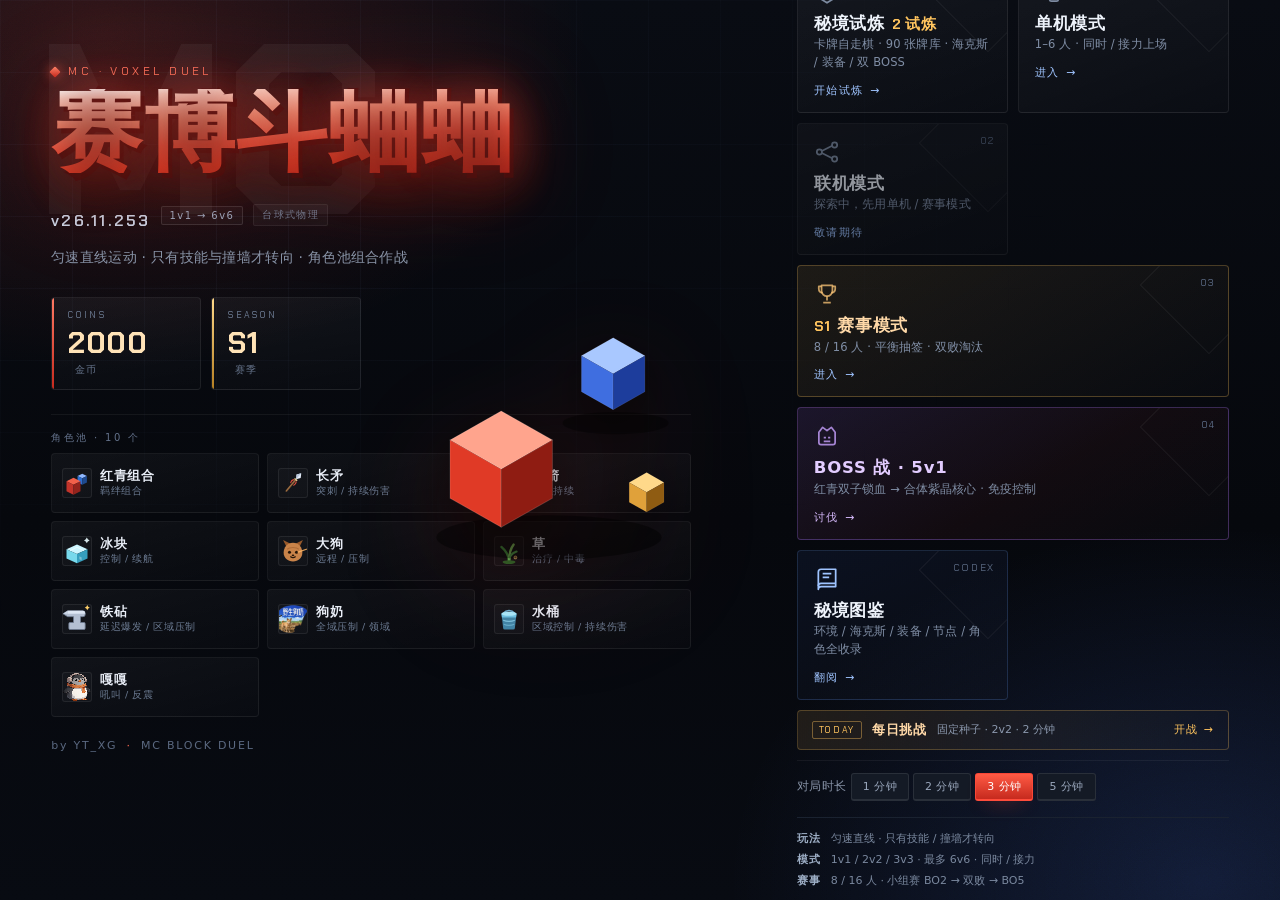
==== index.html @ e51dc4f0 "feat(adventure): 详情气泡跟随选中卡片定位，修复渲染滚动复位并美化合成列表 - 详情改为跟随气泡层：按当前选中角色卡/装备格的视口坐标定位并做边界钳制，不再固定在右栏 - 修复渲染后页" ====
<!DOCTYPE html>
<html lang="zh-CN">
<head>
<meta charset="UTF-8" />
<meta name="viewport" content="width=device-width, initial-scale=1, viewport-fit=cover" />
<title>MC 方块对决 · 组合作战</title>
<link rel="stylesheet" href="css/fonts.css?v=20261126t" />
<link rel="stylesheet" href="css/style.css?v=20261126t" />
<link rel="stylesheet" href="css/mobile.css?v=20261126t" media="(max-width: 980px), (max-height: 480px), (pointer: coarse)" />
<link rel="stylesheet" href="css/mobi.css?v=20261126t" />
<link rel="stylesheet" href="css/adventure.css?v=20261126t" />
</head>
<body>
<div class="app">
  <header>
    <h1>MC 方块对决 <em>角色池组合作战 · 红青组合算 1 个整体</em></h1>
    <div class="hint"><kbd>R</kbd> 重开 · <kbd>空格</kbd> 暂停 · <kbd>F</kbd> 加速 · <kbd>Esc</kbd> 主菜单</div>
  </header>

  <div class="stage" id="stage">
    <canvas id="cv" width="1290" height="600"></canvas>
    <div class="hud">
      <div class="team a">
        <div class="tname" id="nameA">红方 · 红石块 + 青金石块</div>
        <div class="bar"><i id="hpA"></i></div>
        <div class="roster" id="rosterA"></div>
      </div>
      <div class="clock"><b id="timer">180</b><small id="timerLabel">SEC</small></div>
      <div class="team b">
        <div class="tname" id="nameB">蓝方 · 长矛</div>
        <div class="bar b"><i id="hpB"></i></div>
        <div class="roster" id="rosterB"></div>
      </div>
    </div>
    <div class="banner" id="banner"><strong></strong><em></em></div>
    <div class="boss-cry" id="bossCry"><b></b><span></span></div>
    <div class="result" id="result">
      <div class="result-card">
        <div class="result-kicker" id="resKicker">对局结束</div>
        <h2 id="resTitle">红方 胜利</h2>
        <p id="resSub"></p>
        <div class="result-grid" id="resStats"></div>
        <div class="result-acts">
          <button class="primary" id="resAgain" type="button">再来一局</button>
          <button id="resNext" type="button">下一局</button>
          <button id="resChange" type="button">换阵容</button>
          <button id="resGhost" type="button">复制幽灵链接</button>
          <button id="resHome" type="button">主菜单</button>
        </div>
      </div>
    </div>
  <div class="tour-panel" id="tourPanel"></div>
  <div class="tour-board" id="tourBoard"></div>
  <div class="tour-fx" id="tourFx"></div>
  <div class="rotate-tip" id="rotateTip"><span class="rotate-icon" aria-hidden="true"></span><b>请使用横屏游玩</b><span>本游戏为横向场地，请将手机旋转至横屏后开始对战</span></div>

  </div>

  <div class="home show" id="home">
    <div class="home-shell">
      <section class="home-hero">
        <div class="home-brand">
          <span class="home-kicker"><i class="hk-dot"></i>MC · VOXEL DUEL</span>
          <h2 class="home-title"><span class="ht-out">赛博斗蛐蛐</span><span class="ht-in">赛博斗蛐蛐</span></h2>
          <div class="home-subline">
            <span class="home-ver" id="homeVer">v26.11.250</span>
            <span class="home-tag">1v1 → 6v6</span>
            <span class="home-tag dim">台球式物理</span>
          </div>
          <p class="home-desc">匀速直线运动 · 只有技能与撞墙才转向 · 角色池组合作战</p>
        </div>
        <div class="home-stats">
          <div class="hs"><i>COINS</i><b id="homeCoins">1000</b><span>金币</span></div>
          <div class="hs"><i>SEASON</i><b id="homeSeason">S1</b><span>赛季</span></div>
        </div>
        <div class="home-roster" id="homeRoster"></div>
        <div class="home-by">by YT_XG <em>·</em> MC BLOCK DUEL</div>
        <div class="home-voxel" aria-hidden="true">
          <svg viewBox="0 0 360 360">
            <ellipse cx="150" cy="300" rx="132" ry="26" fill="rgba(0,0,0,.42)"/>
            <ellipse cx="228" cy="166" rx="62" ry="13" fill="rgba(0,0,0,.35)"/>
            <g class="vx" style="--t:#ffa48d;--l:#e03a26;--r:#8f1c12" transform="translate(34,152)">
              <path class="t" d="M0 34 L60 0 L120 34 L60 68 Z"/>
              <path class="l" d="M0 34 L60 68 L60 136 L0 102 Z"/>
              <path class="r" d="M120 34 L60 68 L60 136 L120 102 Z"/>
            </g>
            <g class="vx" style="--t:#a9c8ff;--l:#3f6ee0;--r:#1d3d9c" transform="translate(188,66) scale(.62)">
              <path class="t" d="M0 34 L60 0 L120 34 L60 68 Z"/>
              <path class="l" d="M0 34 L60 68 L60 136 L0 102 Z"/>
              <path class="r" d="M120 34 L60 68 L60 136 L120 102 Z"/>
            </g>
            <g class="vx" style="--t:#ffd98a;--l:#e0a13a;--r:#8f5c12" transform="translate(244,224) scale(.34)">
              <path class="t" d="M0 34 L60 0 L120 34 L60 68 Z"/>
              <path class="l" d="M0 34 L60 68 L60 136 L0 102 Z"/>
              <path class="r" d="M120 34 L60 68 L60 136 L120 102 Z"/>
            </g>
          </svg>
        </div>
      </section>

      <section class="home-actions">
        <div class="ha-head"><b>选择模式</b><span>SELECT MODE</span></div>
        <div class="ha-grid">
          <button class="home-big adventure" type="button" id="homeAdventure">
            <i class="hb-no">EXPEDITION</i>
            <span class="hb-ico"><svg viewBox="0 0 24 24" fill="none" stroke="currentColor" stroke-width="1.6" stroke-linejoin="round"><path d="m12 2 8 5v10l-8 5-8-5V7z"/><path d="m8 8 4-2 4 2-4 2zM8 14l4 2 4-2"/></svg></span>
            <b>秘境试炼 <i>2 试炼</i></b>
            <span class="hb-desc">卡牌自走棋 · 90 张牌库 · 海克斯 / 装备 / 双 BOSS</span>
            <em>开始远征<i>→</i></em>
          </button>
          <button class="home-big" type="button" data-go="solo">
            <i class="hb-no">01</i>
            <span class="hb-ico"><svg viewBox="0 0 24 24" fill="none" stroke="currentColor" stroke-width="1.6" stroke-linejoin="round"><rect x="2.5" y="3.5" width="8" height="8" rx="1.6"/><rect x="13.5" y="12.5" width="8" height="8" rx="1.6"/><path d="M10.5 14.5h3M10.5 9.5h3" stroke-dasharray="2 3"/></svg></span>
            <b>单机模式</b>
            <span class="hb-desc">1–6 人 · 同时 / 接力上场</span>
            <em>进入<i>→</i></em>
          </button>
          <button class="home-big dim" type="button" data-go="online">
            <i class="hb-no">02</i>
            <span class="hb-ico"><svg viewBox="0 0 24 24" fill="none" stroke="currentColor" stroke-width="1.6"><circle cx="5" cy="12" r="2.4"/><circle cx="19" cy="5.5" r="2.4"/><circle cx="19" cy="18.5" r="2.4"/><path d="M7.2 11 16.8 6.2M7.2 13 16.8 17.8"/></svg></span>
            <b>联机模式</b>
            <span class="hb-desc">探索中，先用单机 / 赛事模式</span>
            <em>敬请期待</em>
          </button>
          <button class="home-big tour" type="button" data-go="tour">
            <i class="hb-no">03</i>
            <span class="hb-ico"><svg viewBox="0 0 24 24" fill="none" stroke="currentColor" stroke-width="1.6" stroke-linejoin="round"><path d="M7 4h10v5a5 5 0 0 1-10 0z"/><path d="M7 5H4.4v2A4 4 0 0 0 8 11M17 5h2.6v2A4 4 0 0 1 16 11"/><path d="M12 14v4M8.5 20h7"/></svg></span>
            <b><i id="homeSeasonBtn">S1</i> 赛事模式</b>
            <span class="hb-desc">8 / 16 人 · 平衡抽签 · 双败淘汰</span>
            <em>进入<i>→</i></em>
          </button>
          <button class="home-big bossmode" type="button" data-go="boss">
            <i class="hb-no">04</i>
            <span class="hb-ico"><svg viewBox="0 0 24 24" fill="none" stroke="currentColor" stroke-width="1.6" stroke-linejoin="round"><path d="M4.5 8.5 8 4l4 3 4-3 3.5 4.5v9.5a2 2 0 0 1-2 2H6.5a2 2 0 0 1-2-2z"/><path d="M9 13.5h2M13 13.5h2M9 17h6"/></svg></span>
            <b>BOSS 战 · 5v1</b>
            <span class="hb-desc">红青双子锁血 → 合体紫晶核心 · 免疫控制</span>
            <em>讨伐<i>→</i></em>
          </button>
          <button class="home-big codex" type="button" id="homeAdventureCodex">
            <i class="hb-no">CODEX</i>
            <span class="hb-ico"><svg viewBox="0 0 24 24" fill="none" stroke="currentColor" stroke-width="1.6" stroke-linejoin="round"><path d="M4 5.5A2.5 2.5 0 0 1 6.5 3H20v16H6.5A2.5 2.5 0 0 0 4 21.5z"/><path d="M4 18.5A2.5 2.5 0 0 1 6.5 16H20"/><path d="M8 7h8M8 10.5h6"/></svg></span>
            <b>秘境图鉴</b>
            <span class="hb-desc">环境 / 海克斯 / 装备 / 节点 / 角色全收录</span>
            <em>翻阅<i>→</i></em>
          </button>
        </div>
        <button class="home-daily" type="button" data-go="daily">
          <span class="hd-tag">TODAY</span>
          <b>每日挑战</b>
          <span id="dailyHint">固定种子 · 2v2 · 2 分钟</span>
          <em>开战<i>→</i></em>
        </button>

        <div class="home-round">
          <div class="round-pick" id="roundPick"></div>
        </div>
        <div class="home-note">
          <div><b>玩法</b>匀速直线 · 只有技能 / 撞墙才转向</div>
          <div><b>模式</b>1v1 / 2v2 / 3v3 · 最多 6v6 · 同时 / 接力</div>
          <div><b>赛事</b>8 / 16 人 · 小组赛 BO2 → 双败 → BO5</div>
        </div>
      </section>

      <div class="home-build">
        <span>SYS · 26.11</span><span>CANVAS 2D</span><span>ZERO DEPENDENCY</span>
        <span class="hb-right">红青组合算 1 个整体</span>
      </div>
    </div>
  </div>

  <div class="menu" id="menu">
    <div class="menu-shell">
      <div class="menu-bar">
        <button id="btnBackHome" class="menu-back" type="button">← 主菜单</button>
        <div class="menu-mode" id="menuMode">1v1 · 同时上场</div>
      </div>
      <div class="menu-grid">
        <section class="arena-pick">
          <div class="pick-kicker">
            <b>阵容准备</b>
            <span>点角色池补充阵容 · 点卡片切换编辑的一方</span>
            <div class="size-pick" id="sizePick"></div>
            <div class="round-pick draft-pick" id="draftPick"></div>
          </div>
          <div class="pick-sides">
            <div class="pick-side">
              <div class="side-head">
                <span class="side-tag a">红方</span>
                <button class="dice" id="diceA" type="button" title="随机红方阵容">随机</button>
              </div>
              <div class="pick-card" id="cardA"></div>
            </div>
            <div class="pick-vs">vs</div>
            <div class="pick-side">
              <div class="side-head">
                <span class="side-tag b">蓝方</span>
                <button class="dice" id="diceB" type="button" title="随机蓝方阵容">随机</button>
              </div>
              <div class="pick-card" id="cardB"></div>
            </div>
          </div>
          <div class="pick-foot">
            <div class="pick-foot-info">
              <div class="pick-summary" id="pickSummary"></div>
              <div class="round-pick mode-pick" id="modePick"></div>
              <div class="round-pick series-pick" id="seriesPick"></div>
            </div>
            <div class="pick-foot-act">
              <div class="pick-odds">
                <span>预测胜率</span>
                <div class="odds-bar"><i class="oa" id="oddsBarA"></i><i class="ob" id="oddsBarB"></i></div>
                <b class="ra" id="oddsA">50%</b><i>:</i><b class="rb" id="oddsB">50%</b>
              </div>
              <button id="btnRandom" type="button" class="ghost" title="双方阵容全部随机">随机双方</button>
              <button class="primary" id="btnStart">开始对战</button>
            </div>
          </div>
        </section>

        <section class="pool-panel">
          <div class="pool-head">
            <div class="pool-title">角色池</div>
            <div class="pool-hint">点红/蓝卡片切换选择方，再点角色</div>
          </div>
          <div class="combo-pick" id="comboPick"></div>
          <div class="pool" id="pool"></div>
        </section>

        <aside class="detail detail-a" id="detailA">
          <div class="detail-title">红方 · 角色详情</div>
          <div class="detail-body" id="detailBodyA"></div>
        </aside>

        <aside class="detail detail-b" id="detailB">
          <div class="detail-title">蓝方 · 角色详情</div>
          <div class="detail-body" id="detailBodyB"></div>
        </aside>
      </div>
    </div>
  </div>

  <div id="mobi"></div>
  <div id="deskToast"></div>
  <div id="deskNames" class="desk-names"></div>

  <div class="result ghost" id="ghost">
    <div class="result-card">
      <div class="result-kicker">幽灵挑战</div>
      <h2 id="ghostTitle">收到一局复现对局</h2>
      <p id="ghostSub"></p>
      <div class="result-grid" id="ghostStats"></div>
      <div class="result-acts">
        <button class="primary" id="ghostStart" type="button">开始观看</button>
        <button id="ghostClose" type="button">返回主菜单</button>
      </div>
    </div>
  </div>

  <div class="status" id="status"></div>

  <div class="foot">
    <div class="hint">Canvas 2D · 原生 JS · 零依赖 · 金色外环充满自动释放终结技</div>
    <div class="btns" id="btns">
      <button id="btnRestart">重开</button>
      <button id="btnPause">暂停</button>
      <button id="btnSpeed">速度 ×1</button>
      <button id="btnSound">音效 开</button>
      <button id="btnMenu">主菜单</button>
    </div>
  </div>
</div>

    <script src="js/00-base.js?v=20261126t"></script>
    <script src="js/05-wallet.js?v=20261126t"></script>
    <script src="js/items/red.js?v=20261126t"></script>
    <script src="js/items/lapis.js?v=20261126t"></script>
    <script src="js/items/spear.js?v=20261126t"></script>
    <script src="js/items/bow.js?v=20261126t"></script>
    <script src="js/items/ice.js?v=20261126t"></script>
    <script src="js/items/dog.js?v=20261126t"></script>
    <script src="js/items/grass.js?v=20261126t"></script>
    <script src="js/items/anvil.js?v=20261126t"></script>
    <script src="js/items/milk.js?v=20261126t"></script>
    <script src="js/items/bucket.js?v=20261126t"></script>
    <script src="js/items/gaga.js?v=20261126t"></script>
    <script src="js/items/boss/shared.js?v=20261126t"></script>
    <script src="js/items/boss/duo.js?v=20261126t"></script>
    <script src="js/items/boss/storm.js?v=20261126t"></script>
    <script src="js/items/pool.js?v=20261126t"></script>
    <script src="js/10-core.js?v=20261126t"></script>
    <script src="js/25-field.js?v=20261126t"></script>
    <script src="js/20-menu.js?v=20261126t"></script>
    <script src="js/30-sim.js?v=20261126t"></script>
    <script src="js/40-render.js?v=20261126t"></script>
    <script src="js/45-icons.js?v=20261126t"></script>
    <script src="js/50-ui.js?v=20261126t"></script>
    <script src="js/60-tournament.js?v=20261126t"></script>
    <script src="js/70-tour-odds.js?v=20261126t"></script>
    <script src="js/80-mobi.js?v=20261126t"></script>
    <script src="js/85-adventure.js?v=20261126t"></script>
</body>
</html>
---- css/fonts.css ----
/* ============================================================
   fonts.css —— 本地开源字体（离线双击也能用，不联网、不依赖 CDN）
   ------------------------------------------------------------
   Chakra Petch · SIL Open Font License 1.1
   Copyright (c) Cadson Demak. 仅用于数字 / 英文标签 / HUD 读数。
   中文继续用系统字体（PingFang SC / 微软雅黑），不额外下载大字体。
   ============================================================ */

@font-face{
  font-family:"Chakra Petch";
  src:url("../assets/fonts/ChakraPetch-Regular.ttf") format("truetype");
  font-weight:400;
  font-style:normal;
  font-display:swap;
}
@font-face{
  font-family:"Chakra Petch";
  src:url("../assets/fonts/ChakraPetch-SemiBold.ttf") format("truetype");
  font-weight:600;
  font-style:normal;
  font-display:swap;
}
@font-face{
  font-family:"Chakra Petch";
  src:url("../assets/fonts/ChakraPetch-Bold.ttf") format("truetype");
  font-weight:700;
  font-style:normal;
  font-display:swap;
}
---- css/style.css ----
/* MC 方块对决 —— 页面样式（从 index.html 内联 <style> 抽出） */

:root{
  --bg:#080a0f;
  --panel:#11151f;
  --line:#232b3c;
  --text:#e9eef7;
  --muted:#8792a6;
  --red:#e8483f;
  --lapis:#4a7bf0;
  --spear:#cbd5e1;
}
*{box-sizing:border-box;}
html,body{height:100%;}
body{
  margin:0;
  min-height:100%;
  display:flex;align-items:center;justify-content:center;
  padding:10px 16px;
  background:
    radial-gradient(900px 520px at 50% -12%, #1b2434 0%, transparent 62%),
    radial-gradient(760px 420px at 88% 116%, #211a2b 0%, transparent 62%),
    var(--bg);
  color:var(--text);
  font-family:"PingFang SC","Microsoft YaHei","Segoe UI",system-ui,-apple-system,sans-serif;
  -webkit-font-smoothing:antialiased;
  -webkit-user-select:none;user-select:none;-webkit-touch-callout:none;
}
/* 场地宽度：优先占满可视宽度，其次受高度限制（2.15:1）。
   预留 136px 给标题、状态行、底部按钮栏与页面内边距，避免底部按钮被裁掉 */
.app{width:min(98vw, calc((100dvh - 136px) * 2.15));}

header{display:flex;align-items:flex-end;justify-content:space-between;gap:14px;flex-wrap:wrap;margin-bottom:8px;}
h1{margin:0;font-size:19px;font-weight:700;letter-spacing:.01em;}
h1 em{font-style:normal;color:var(--muted);font-weight:500;font-size:12.5px;margin-left:10px;}
.hint{font-size:12px;color:var(--muted);}
.hint kbd{
  display:inline-block;min-width:20px;text-align:center;
  padding:1px 5px;margin:0 2px;border-radius:4px;
  background:#1a2130;border:1px solid #2b3549;border-bottom-width:2px;
  font-family:ui-monospace,Consolas,monospace;font-size:11px;color:#cfd8e6;
}

.stage{
  position:relative;border-radius:16px;overflow:hidden;
  border:1px solid var(--line);
  background:#0b0e15;
  box-shadow:0 24px 60px -24px rgba(0,0,0,.9), 0 0 0 1px rgba(255,255,255,.02) inset;
}
/* 竖屏提示只在手机样式表（css/mobile.css）加载时出现；
   桌面不加载 mobile.css，这里兜底隐藏，避免它作为普通文本占高（第 97 条） */
.rotate-tip{display:none;}
canvas{display:block;width:100%;height:auto;}

.hud{
  position:absolute;left:0;right:0;top:0;
  display:flex;align-items:center;justify-content:space-between;gap:14px;
  padding:12px 16px;pointer-events:none;
  transition:opacity .18s ease;
}
.stage.menu-open .hud{opacity:0;}
.team{flex:1;min-width:0;}
.team.b{text-align:right;}
.tname{font-size:12px;color:var(--muted);margin-bottom:6px;letter-spacing:.02em;}
.bar{
  height:8px;border-radius:99px;background:#1a2231;overflow:hidden;
  border:1px solid rgba(255,255,255,.05);
}
.bar i{
  display:block;height:100%;width:100%;border-radius:99px;
  transition:width .12s linear;
  background:linear-gradient(90deg,#ff7a5f,#e8483f);
}
.bar.b{display:flex;justify-content:flex-end;}
.bar.b i{background:linear-gradient(90deg,#4a7bf0,#8fb4ff);}
.clock{
  display:flex;flex-direction:column;align-items:center;line-height:1;
  font-family:ui-monospace,Consolas,monospace;
  padding:0 6px;
}
.clock b{font-size:19px;letter-spacing:.06em;}
.clock small{font-size:9px;color:var(--muted);letter-spacing:.18em;margin-top:3px;}

.banner{
  position:absolute;inset:0;display:flex;flex-direction:column;
  align-items:center;justify-content:center;gap:6px;
  /* 只在正中间铺一小片暗底：左右两侧（伤害排行条所在处）保持通透，结算后仍能看清数据 */
  background:radial-gradient(ellipse 40% 30% at 50% 50%, rgba(6,9,14,.80), rgba(6,9,14,.46) 58%, rgba(6,9,14,0) 78%);
  opacity:0;pointer-events:none;transition:opacity .25s ease;
}
.banner.show{opacity:1;}
.banner strong{font-size:26px;letter-spacing:.04em;text-shadow:0 2px 10px rgba(0,0,0,.95), 0 0 22px rgba(0,0,0,.8);}
.banner em{font-style:normal;font-size:12px;color:#c3ccdb;text-shadow:0 1px 8px rgba(0,0,0,.95);}

/* ============================================================
   主页面：1v1 角色池
   ============================================================ */
body.menu-open{overflow:hidden;}
.menu{
  position:fixed;inset:0;z-index:60;
  display:none;align-items:center;justify-content:center;
  padding:clamp(14px, 2vh, 28px) clamp(18px, 3vw, 48px);
  overflow:auto;
  background:
    radial-gradient(900px 500px at 50% 0%, rgba(38,52,78,.55), transparent 70%),
    #080b11;
}
.menu.show{display:flex;pointer-events:auto;}
.menu-grid{
  width:100%;max-width:1600px;height:100%;
  display:grid;
  grid-template-columns:clamp(240px, 26vw, 400px) minmax(0,1fr) clamp(240px, 26vw, 400px);
  grid-template-rows:minmax(0,1fr) clamp(100px, 16vh, 160px);
  grid-template-areas:"detailA arena detailB" ". pool .";
  gap:10px;
}
.detail{
  grid-area:detailA;display:flex;flex-direction:column;gap:5px;min-height:0;
  padding:8px 9px;overflow:auto;cursor:pointer;transition:.12s;
  border:1px solid rgba(232,72,63,.35);border-radius:12px;background:#0e131c;
  scrollbar-width:thin;scrollbar-color:#334155 transparent;
}
.detail.detail-b{grid-area:detailB;border-color:rgba(74,123,240,.38);}
.detail.active{border-color:var(--red);box-shadow:0 0 22px -12px var(--red);}
.detail.detail-b.active{border-color:var(--lapis);box-shadow:0 0 22px -12px var(--lapis);}
.detail-title{font-size:clamp(12px, 1.6vh, 18px);font-weight:600;color:#dfe7f4;line-height:1.3;}
.detail-body{display:flex;flex-direction:column;gap:5px;font-size:clamp(10.5px, 1.7vh, 19px);line-height:1.38;color:var(--muted);}
.d-side{font-size:clamp(10.5px, 1.4vh, 16px);font-weight:700;letter-spacing:.08em;color:#ff9c85;}
.detail-b .d-side{color:#9bb8ff;}
.d-name{font-size:clamp(13px, 2vh, 24px);font-weight:700;color:#e9eef7;line-height:1.25;}
.d-meta{font-size:clamp(10px, 1.4vh, 16px);color:#7f8ca1;}
.d-unit{border-top:1px solid #1d2533;padding-top:4px;}
.d-unit b{display:block;font-size:clamp(12px, 1.8vh, 20px);color:#dfe7f4;margin-bottom:1px;}
.d-unit span{display:block;font-size:clamp(10.5px, 1.6vh, 18px);color:#8792a6;margin-bottom:2px;}
.d-unit p{margin:0 0 2px;font-size:clamp(10.5px, 1.6vh, 18px);color:#9aa7bc;}
.d-unit p em{font-style:normal;color:#c9d4e5;}
.d-bond{padding:4px 6px;border-radius:5px;background:rgba(255,193,92,.07);border:1px solid rgba(255,193,92,.16);color:#e3cd94;font-size:clamp(10.5px, 1.6vh, 17px);}

.arena-pick{
  grid-area:arena;display:flex;flex-direction:column;min-height:0;
  padding:9px 12px;border:1px solid #2a3446;border-radius:12px;background:#0e131c;
}
.pick-kicker{text-align:center;line-height:1.2;}
.pick-kicker b{display:block;font-size:clamp(17px, 2.4vh, 30px);font-weight:800;letter-spacing:.06em;color:#eef3fb;}
.pick-kicker span{display:block;margin-top:2px;font-size:clamp(11px, 1.4vh, 16px);color:#8fa1bd;letter-spacing:.02em;}
.pick-sides{flex:1;display:flex;align-items:center;justify-content:center;gap:18px;min-height:0;}
.pick-side{display:flex;flex-direction:column;align-items:center;gap:6px;}
.side-tag{font-size:clamp(15px, 2.2vh, 26px);font-weight:700;letter-spacing:.12em;}
.side-tag.a{color:#ff9c85;}
.side-tag.b{color:#9bb8ff;}
.pick-card{
  width:clamp(160px, 26vh, 260px);height:clamp(160px, 26vh, 260px);padding:10px;border-radius:14px;
  display:flex;flex-direction:column;align-items:center;justify-content:center;gap:3px;
  text-align:center;cursor:pointer;transition:.12s;
  border:1px solid #2f3a4d;background:#11161f;
}
.pick-card:hover{border-color:#4a5b76;background:#151c28;}
.pick-card.active{border-color:currentColor;box-shadow:0 0 0 1px currentColor inset, 0 0 26px -12px currentColor;}
.pick-card .pc-dot{width:clamp(26px, 3.5vh, 44px);height:clamp(26px, 3.5vh, 44px);border-radius:7px;margin-bottom:3px;}
.pick-card b{font-size:clamp(14px, 2vh, 22px);line-height:1.25;color:#eef3fb;}
.pick-card small{font-size:clamp(11px, 1.6vh, 18px);color:#8792a6;}
.pick-card em{font-style:normal;font-size:clamp(10.5px, 1.5vh, 16px);color:#ffd166;letter-spacing:.08em;}
.pick-vs{font-size:clamp(14px, 2vh, 24px);font-weight:800;letter-spacing:.1em;color:#59647a;}
.pick-foot{display:flex;align-items:center;justify-content:space-between;gap:10px;flex-wrap:wrap;margin-top:6px;}
.pick-summary{font-size:clamp(11px, 1.5vh, 17px);color:var(--muted);}
.pick-summary b{color:#dfe7f4;font-weight:600;}

/* —— 多角色阵容：随机按钮、角色格子 —— */
.side-head{display:flex;align-items:center;gap:8px;}
.dice{
  padding:3px 8px;border-radius:7px;font-size:clamp(10px,1.3vh,13px);
  color:#9aa7bc;background:#141a25;border:1px solid #2a3446;cursor:pointer;
  font-family:inherit;transition:.12s;
}
.dice:hover{color:#e8eef8;border-color:#3d4a61;background:#1a2130;}

.pick-card.multi{padding:8px;gap:5px;}
.slot-chip{
  width:100%;display:flex;align-items:center;gap:6px;
  padding:5px 7px;border-radius:9px;border:1px solid #2a3446;background:#141a24;
  transition:.12s;cursor:pointer;
}
.slot-chip:hover{border-color:#4a5b76;background:#1a2130;}
.slot-chip.sel{border-color:currentColor;box-shadow:0 0 0 1px currentColor inset;}
.slot-chip .sc-idx{
  width:16px;height:16px;flex:0 0 16px;border-radius:5px;background:#1e2634;
  font-size:10px;line-height:16px;text-align:center;color:#8b96a9;
}
.pick-card .slot-chip .pc-dot{width:12px;height:12px;flex:0 0 12px;border-radius:4px;margin:0;}
.pick-card .slot-chip .pc-img{width:18px;height:18px;flex:0 0 18px;border-radius:4px;object-fit:contain;margin:0;}
.pick-card .slot-chip b{font-size:clamp(11px,1.5vh,15px);white-space:nowrap;overflow:hidden;text-overflow:ellipsis;}
.pick-card .slot-chip small{margin-left:auto;font-size:clamp(9px,1.2vh,12px);color:#7b8698;white-space:nowrap;}

.pool-panel{
  grid-area:pool;display:flex;flex-direction:column;gap:5px;min-height:0;
  padding:7px 10px;border:1px solid #2a3446;border-radius:12px;background:#0e131c;
}
.pool-head{display:flex;align-items:baseline;justify-content:space-between;gap:10px;}
.pool-title{font-size:clamp(13px, 1.8vh, 20px);font-weight:700;color:#dfe7f4;}
.pool-hint{font-size:clamp(10px, 1.4vh, 16px);color:#68758b;}
.pool{
  flex:1;min-height:0;display:grid;
  grid-template-columns:repeat(3,minmax(0,1fr));
  grid-template-rows:repeat(3,minmax(0,1fr));
  gap:5px;
}
.pool-slot{
  display:flex;flex-direction:row;align-items:center;gap:4px;min-width:0;
  padding:3px 6px;border-radius:7px;border:1px solid #283244;background:#11161f;
  cursor:pointer;transition:.12s;
}
.pool-slot:hover{border-color:#3e4d67;background:#151c28;}
.pool-slot.picked-a{border-color:rgba(232,72,63,.55);}
.pool-slot.picked-b{border-color:rgba(74,123,240,.55);}
.pool-slot.empty{cursor:default;border-style:dashed;border-color:#1d2634;background:transparent;justify-content:center;color:#4d5a70;font-size:clamp(10px, 1.4vh, 16px);}
.ps-dot{width:clamp(8px, 1.3vh, 14px);height:clamp(8px, 1.3vh, 14px);border-radius:3px;flex:none;display:block;}
.ps-img{width:clamp(16px, 2.4vh, 26px);height:clamp(16px, 2.4vh, 26px);flex:none;display:block;object-fit:contain;border-radius:4px;}
.pool-slot b{flex:1;min-width:0;font-size:clamp(11px, 1.6vh, 18px);font-weight:600;color:#dfe7f4;white-space:nowrap;overflow:hidden;text-overflow:ellipsis;}
.ps-tags{display:flex;gap:3px;flex:none;}
.ps-tags i{font-style:normal;font-size:clamp(9px, 1.3vh, 14px);line-height:1.2;padding:0 2px;border-radius:3px;background:#1a2130;color:#4e5b70;}
.ps-tags i.on.t-a{background:rgba(232,72,63,.22);color:#ffb4aa;}
.ps-tags i.on.t-b{background:rgba(74,123,240,.22);color:#b9cdff;}
button.primary{
  padding:9px 24px;font-size:clamp(12px, 1.6vh, 18px);font-weight:600;
  color:#eef4ff;background:linear-gradient(180deg,#2f4f8c,#1e3562);
  border-color:#41639f;border-bottom-width:2px;
}
button.primary:hover{background:linear-gradient(180deg,#3a5fa6,#24407a);border-color:#5b7db8;}

.foot{display:flex;align-items:center;justify-content:space-between;gap:12px;margin-top:8px;flex-wrap:wrap;}
.btns{display:flex;gap:8px;}
.btns.hidden{display:none;}
button{
  appearance:none;cursor:pointer;
  padding:8px 15px;border-radius:9px;font-size:12.5px;
  color:#dbe4f2;background:#161c28;
  border:1px solid #2a3446;border-bottom-width:2px;
  transition:.12s;
  font-family:inherit;
}
button:hover{background:#1d2534;border-color:#3a4761;color:#fff;}
button:active{transform:translateY(1px);border-bottom-width:1px;}

/* 主菜单：对局时长档位 */
.round-pick{display:flex;align-items:center;gap:4px;flex-wrap:wrap;font-size:clamp(10px,1.3vh,14px);color:#8792a6;}
.round-pick .rp-title{letter-spacing:.04em;}
.round-pick button{padding:4px 9px;border-radius:7px;font-size:clamp(10px,1.25vh,13px);color:#9aa7bc;background:#141a25;}
.round-pick button.on{color:#ffd8c8;border-color:rgba(232,72,63,.6);background:rgba(232,72,63,.16);}

/* 模式选择：人数 + 上场方式两行 */
#modePick{flex-direction:column;align-items:flex-start;gap:3px;}
#modePick .rp-row{display:flex;align-items:center;gap:4px;}
.round-pick button:disabled{opacity:.32;cursor:not-allowed;}
.round-pick button:disabled:hover{color:#9aa7bc;border-color:#2a3446;background:#141a25;}

/* 决杀阶段：倒计时变红并呼吸 */
.stage.sudden .clock b{color:#ff6b5a;animation:sdPulse .9s ease-in-out infinite;}
.stage.sudden .clock small{color:#ff8a6b;}
@keyframes sdPulse{0%,100%{opacity:.5}50%{opacity:1}}

.status{
  min-height:17px;margin-top:8px;text-align:center;
  font-size:11.5px;color:#ffcf8a;letter-spacing:.01em;
}
@media (max-width:720px){
  .hud{padding:9px 11px;}
  .tname{font-size:11px;}
  .menu{padding:12px 14px;}
  .menu-grid{
    grid-template-columns:1fr;grid-template-rows:auto auto auto auto;
    grid-template-areas:"arena" "detailA" "detailB" "pool";height:auto;
  }
  .pick-card{width:120px;height:120px;}
  .pool{grid-template-columns:repeat(2,1fr);grid-template-rows:auto;}
  .pool-slot{min-height:46px;}
}

/* ============================================================
   主菜单（Home）+ 选人页改版（第 85 条）
   ------------------------------------------------------------
   · .home 是全屏入口层：1v1 / 2v2 / 3v3 / 赛事模式
   · 选人页外壳 .menu-shell 上多了一条「返回主菜单 + 当前模式」
   · 对阵预览 → 上场方式 → 大号开始按钮 → 角色池 → 详情
   ============================================================ */
.home{
  position:fixed;inset:0;z-index:70;display:none;
  align-items:center;justify-content:center;
  padding:clamp(16px,3vh,40px) 20px;overflow:auto;
  background:
    radial-gradient(900px 520px at 50% -8%, rgba(38,52,78,.6), transparent 70%),
    radial-gradient(720px 420px at 88% 110%, rgba(60,40,70,.35), transparent 65%),
    #080b11;
}
.home.show{display:flex;}
.home-inner{
  width:100%;max-width:1040px;display:flex;flex-direction:column;
  gap:clamp(14px,2.6vh,28px);
}
.home-head{text-align:center;}
.home-head b{
  display:block;font-size:clamp(26px,4.4vh,46px);font-weight:800;letter-spacing:.12em;
  color:#f2f6fd;text-shadow:0 6px 30px rgba(0,0,0,.6);
}
.home-head span{
  display:block;margin-top:8px;font-size:clamp(12px,1.7vh,16px);
  color:#8fa1bd;letter-spacing:.06em;
}
.home-grid{display:grid;grid-template-columns:repeat(2,minmax(0,1fr));gap:clamp(10px,1.6vh,16px);}
.home-mode{
  position:relative;display:flex;flex-direction:column;align-items:flex-start;
  gap:2px;min-height:clamp(112px,17vh,160px);
  padding:clamp(12px,1.8vh,20px) clamp(14px,2vw,22px);
  border-radius:14px;border:1px solid #2a3446;background:#0e131c;
  text-align:left;
}
.home-mode i{
  font-style:normal;font-size:clamp(20px,3vh,30px);font-weight:800;
  letter-spacing:.06em;color:#dfe7f4;line-height:1.1;
}
.home-mode b{font-size:clamp(13px,1.9vh,18px);font-weight:700;color:#cfdbea;margin-top:2px;}
.home-mode span{font-size:clamp(11px,1.5vh,14px);color:#7d8ba1;line-height:1.4;}
.home-mode em{
  font-style:normal;font-size:clamp(11px,1.5vh,14px);color:#9fc4ff;
  letter-spacing:.04em;margin-top:auto;padding-top:8px;
}
.home-mode:hover{
  border-color:rgba(120,190,255,.5);background:#131b27;
  box-shadow:0 12px 30px -20px rgba(90,150,255,.6);
}
.home-mode:hover em{color:#d8ecff;}
.home-mode.tour{border-color:rgba(255,205,120,.32);background:#131722;}
.home-mode.tour i{color:#ffd9a8;}
.home-mode.tour:hover{border-color:rgba(255,205,120,.6);box-shadow:0 12px 30px -20px rgba(255,190,90,.5);}
.hm-tour-row{margin-top:auto;padding-top:8px;display:flex;align-items:center;gap:8px;width:100%;}
.hm-tour-row button.primary{flex:1 1 auto;padding:8px 14px;font-size:clamp(11px,1.5vh,14px);}
.home-foot{
  display:flex;align-items:center;justify-content:space-between;gap:16px;flex-wrap:wrap;
  padding-top:clamp(8px,1.4vh,14px);border-top:1px solid #1a2230;
}
.home-round{display:flex;align-items:center;gap:10px;flex-wrap:wrap;}
.home-tip{font-size:12px;color:#68758b;}
.home-tip kbd{
  display:inline-block;min-width:20px;text-align:center;padding:1px 5px;margin:0 2px;
  border-radius:4px;background:#1a2130;border:1px solid #2b3549;border-bottom-width:2px;
  font-family:ui-monospace,Consolas,monospace;font-size:11px;color:#cfd8e6;
}

/* —— 选人页外壳 —— */
.menu-shell{
  width:100%;max-width:1600px;height:100%;
  display:flex;flex-direction:column;gap:10px;
}
.menu-bar{display:flex;align-items:center;justify-content:space-between;gap:12px;flex:0 0 auto;}
.menu-back{
  padding:7px 14px;border-radius:9px;font-size:12.5px;color:#9fb0c8;
  background:#11161f;border:1px solid #2a3446;
}
.menu-back:hover{color:#e8eef8;border-color:#3d4a61;background:#161d29;}
.menu-mode{font-size:12.5px;color:#ffd9a8;letter-spacing:.06em;}
.menu-grid{flex:1 1 auto;min-height:0;height:auto;}

/* —— 对阵预览：标题与卡片更明确 —— */
.pick-kicker{display:flex;flex-direction:column;gap:2px;}
.pick-kicker b{font-size:clamp(16px,2.3vh,26px);}
.pick-kicker span{font-size:clamp(10.5px,1.35vh,14px);color:#7d8ba1;letter-spacing:0;}
.pick-side{gap:8px;flex:1 1 0;min-width:0;}
.side-head{justify-content:space-between;width:100%;}
.side-tag{font-size:clamp(13px,1.8vh,20px);}
.pick-card{
  width:100%;max-width:clamp(170px,24vh,250px);height:auto;
  min-height:clamp(150px,22vh,230px);padding:10px;
}
.pick-card.multi{max-width:clamp(200px,30vh,300px);padding:8px;gap:6px;}
.slot-chip{padding:7px 8px;}
.pick-vs{flex:0 0 auto;}

/* —— 底部操作区：信息在左，开始按钮强权重 —— */
.pick-foot{
  display:flex;align-items:flex-end;justify-content:space-between;gap:10px;flex-wrap:wrap;
  margin-top:10px;padding-top:10px;border-top:1px solid rgba(255,255,255,.05);
}
.pick-foot-info{display:flex;flex-direction:column;gap:6px;min-width:0;}
.mode-pick{flex-wrap:wrap;}
.pick-foot-act{display:flex;align-items:center;gap:10px;flex:0 1 auto;min-width:0;}
.pick-foot-act .ghost{
  padding:9px 14px;border-radius:9px;font-size:12.5px;color:#9fb0c8;
  background:#141a25;border:1px solid #2a3446;
}
.pick-foot-act .ghost:hover{color:#e8eef8;border-color:#3d4a61;background:#1a2130;}
button.primary{
  background:linear-gradient(180deg,#3b6fd0,#22418a);
  border-color:#5b8be0;
}
button.primary:hover{background:linear-gradient(180deg,#457ce0,#284d9c);border-color:#7aa2ea;}
#btnStart{
  padding:11px clamp(14px,2.2vw,26px);font-size:clamp(13px,1.8vh,17px);font-weight:700;
  letter-spacing:.03em;white-space:nowrap;
  border-radius:11px;border-bottom-width:3px;
  box-shadow:0 10px 26px -14px rgba(60,120,240,.9);
}
/* ============================================================
   赛事模式：底部观战面板
   ============================================================ */
.tour-panel{
  position:fixed;left:50%;bottom:8px;transform:translateX(-50%);
  z-index:46;display:none;flex-direction:column;gap:6px;
  width:min(460px,86vw);padding:10px 14px;border-radius:12px;
  border:1px solid #24303f;background:rgba(10,14,21,.92);
  backdrop-filter:blur(6px);box-shadow:0 12px 34px -18px rgba(0,0,0,.9);
}
.tour-panel.show{display:block;}

/* 第 97 条：战斗中的比分条并进底部按钮栏（与「重开 / 暂停 / 速度 / 主菜单」同一行），
   不再悬浮在画面上，也就不需要收起按钮了 */
.tour-panel.battle{
  position:static;left:auto;right:auto;bottom:auto;transform:none;
  display:flex;flex-direction:row;align-items:center;justify-content:center;flex-wrap:nowrap;
  gap:4px 16px;flex:1 1 0;min-width:0;width:auto;
  padding:5px 14px;border-radius:10px;
  background:rgba(16,21,31,.85);border:1px solid #24303f;
  box-shadow:none;backdrop-filter:none;overflow:hidden;
}
.tour-panel.battle.show{display:flex;}
.tour-panel.battle .tour-head{margin:0;font-size:12px;white-space:nowrap;overflow:hidden;text-overflow:ellipsis;}
.tour-panel.battle .tour-vs{display:flex;align-items:center;gap:8px;font-size:13px;white-space:nowrap;flex:0 0 auto;}
.tour-panel.battle .tour-vs b{font-size:16px;}
.tour-panel.battle .tour-prob{font-size:11px;color:#7b8798;margin:0;white-space:nowrap;flex:0 0 auto;}
.tour-panel.battle .tour-btns{display:flex;gap:6px;margin:0;flex:0 0 auto;flex-wrap:nowrap;}
.tour-panel.battle .tour-btns button{padding:4px 10px;font-size:12px;white-space:nowrap;}
.foot.with-strip{flex-wrap:nowrap;align-items:center;gap:8px;}
.foot.with-strip .hint{display:none;}
.foot.with-strip .btns{flex:0 0 auto;flex-wrap:nowrap;}
.foot.with-strip .btns button{white-space:nowrap;flex:none;}
/* 窄屏 / 矮屏：底部栏保持一行，宁可少显示「预测」也不折行（折行会把舞台压小） */
@media (max-width: 1200px), (max-height: 520px){
  .tour-panel.battle .tour-prob{display:none;}
}
@media (max-width: 980px){
  .tour-panel.battle{gap:3px 10px;padding:4px 10px;}
  .tour-panel.battle .tour-head{font-size:11px;}
  .tour-panel.battle .tour-vs{font-size:12px;}
  .tour-panel.battle .tour-btns button{padding:3px 8px;font-size:11px;}
}
@media (max-width: 760px){
  .tour-panel.battle .tour-head{display:none;}
}
.tour-head{font-size:13px;color:#ffd9a8;letter-spacing:.04em;margin-bottom:6px;}
.tour-cur{margin-bottom:8px;}
.tour-vs{display:flex;align-items:center;justify-content:center;gap:14px;font-size:14px;}
.tour-vs b{font-family:ui-monospace,Consolas,monospace;font-size:18px;color:#fff;}
.tour-side.a{color:#ff9c93;}
.tour-side.b{color:#9db8ff;}
/* 比分条上的小号「红 / 蓝」标注：名字是玩家，颜色仍是本局进场阵营 */
.ts-tag{
  display:inline-block;font-style:normal;font-size:9px;line-height:1;
  padding:2px 4px;margin-right:4px;border-radius:3px;vertical-align:1px;
  background:rgba(232,72,63,.18);border:1px solid rgba(232,72,63,.38);color:#ffb4aa;
}
.ts-tag.b{background:rgba(74,123,240,.18);border-color:rgba(74,123,240,.38);color:#b9cdff;}
.tr-side.a{color:#ff9c93;}
.tr-side.b{color:#9db8ff;}
.tour-sub{text-align:center;color:#7b8798;font-size:11px;margin-top:2px;}
.tour-roles{text-align:center;color:#68758b;font-size:11px;margin-top:2px;}
.tour-btns{display:flex;gap:8px;justify-content:center;margin:8px 0;}
.tour-btns button{padding:5px 12px;border-radius:8px;background:#141a25;color:#9aa7bc;border:1px solid #232c3a;font-size:12px;}
.tour-btns button:hover{color:#dfe7f4;border-color:#3a475c;}
.tour-sec{margin:8px 0 4px;color:#68758b;font-size:11px;letter-spacing:.06em;}
.tour-list{display:flex;flex-direction:column;gap:2px;}
.tour-row{display:flex;align-items:center;gap:8px;padding:2px 0;border-bottom:1px solid rgba(255,255,255,.04);}
.tour-row.champ{color:#ffd9a8;}
.tour-name{min-width:56px;}
.tour-roles2{flex:1;color:#68758b;font-size:11px;}
.tour-pts{color:#9aa7bc;font-variant-numeric:tabular-nums;}
.tour-line{color:#8794a8;font-size:11px;padding:2px 0;border-bottom:1px solid rgba(255,255,255,.04);}

#tourSize{
  padding:6px 8px;border-radius:8px;background:#141a25;color:#9aa7bc;
  border:1px solid #232c3a;font-size:clamp(11px,1.3vh,13px);
}
#tourSize:hover{color:#dfe7f4;border-color:#3a475c;}

/* 赛事面板：赛程视图（未开打时变宽居中一点，方便看积分与对阵） */
.tour-panel.tour-wide{width:min(560px,92vw);max-height:74vh;}
.tour-note{color:#7b8798;font-size:11px;margin:2px 0 8px;}
.tour-rank{width:16px;color:#68758b;font-variant-numeric:tabular-nums;}
.tour-fixture{
  display:flex;align-items:center;gap:8px;padding:4px 0;
  border-bottom:1px solid rgba(255,255,255,.05);font-size:12px;
}
.tour-fixture.done{color:#7b8798;}
.tour-grp{width:34px;color:#68758b;font-size:11px;}
.tour-fx-a{flex:1;text-align:right;color:#ffb3ab;}
.tour-fx-b{flex:1;color:#a9c0ff;}
.tour-fx-a.win,.tour-fx-b.win{color:#ffd9a8;font-weight:600;}
.tour-fx-score{width:44px;text-align:center;color:#fff;font-variant-numeric:tabular-nums;}
.tour-fixture button{
  padding:2px 10px;border-radius:6px;background:#1c2637;color:#9fd0ff;
  border:1px solid #2a3a52;font-size:11px;
}
.tour-fixture button:hover:not(:disabled){background:#24344a;color:#d8ecff;}
.tour-fixture button:disabled{opacity:.4;cursor:default;}
.tour-btns button.primary{background:#26364d;color:#cfe4ff;border-color:#3d5473;}

/* ============================================================
   赛事棋盘（空分组 → 组内对阵 → 淘汰赛赛程图）
   ============================================================ */
.tour-board{
  position:fixed;inset:0;display:none;flex-direction:column;align-items:center;
  justify-content:center;gap:14px;padding:24px;overflow:auto;z-index:45;
  background:radial-gradient(ellipse 70% 60% at 50% 0%, #101725 0%, #070b12 70%);
}
.tour-board.show{display:flex;}
.tb-head{
  font-size:18px;color:#e8eef8;letter-spacing:.04em;
  text-shadow:0 2px 12px rgba(0,0,0,.8);
}
.tb-sub{font-size:12px;color:#7e8ba1;margin-bottom:2px;}
.tb-groups{
  display:grid;grid-template-columns:repeat(2, minmax(320px, 1fr));
  gap:18px;width:min(1180px,94vw);margin-top:4px;
}
.tb-group{
  border:1px solid rgba(255,120,90,.35);border-radius:12px;
  background:rgba(255,255,255,.015);padding:12px 14px;min-height:180px;
  display:flex;flex-direction:column;gap:8px;
}
.tb-group.empty{min-height:120px;}
.tb-gtitle{color:#ff8f7a;font-size:13px;letter-spacing:.08em;}
.tb-cards{display:flex;flex-direction:column;gap:6px;}
.tb-card{
  border:1px solid rgba(255,255,255,.07);border-radius:10px;
  background:rgba(255,255,255,.025);padding:9px 14px;
  display:grid;grid-template-columns:1fr 96px 1fr;gap:10px;align-items:center;
}
.tb-side{display:flex;flex-direction:column;gap:3px;min-width:0;}
.tb-side.a{align-items:flex-end;text-align:right;}
.tb-side.b{align-items:flex-start;text-align:left;}
.tb-side .tb-nm{font-size:14px;}
.tb-roles{color:#6f7d93;font-size:11px;white-space:nowrap;overflow:hidden;text-overflow:ellipsis;max-width:100%;}
.tb-side .tb-pt{color:#8b98ad;font-size:11px;}
.tb-mid{display:flex;flex-direction:column;align-items:center;gap:3px;}
.tb-prob{
  font-size:10px;color:#7e8ba1;letter-spacing:.02em;
  font-variant-numeric:tabular-nums;white-space:nowrap;
}
.tour-prob{text-align:center;font-size:11px;color:#7e8ba1;margin-top:3px;letter-spacing:.04em;}
.tb-mid .tb-sc{color:#e8eef8;font-size:16px;font-variant-numeric:tabular-nums;}
.tb-done{color:#5b6577;font-size:11px;}
.tb-card.done{opacity:.55;}
.tb-nm{color:#c6d3e6;}
.tb-nm.a{color:#ffb3ab;}
.tb-nm.b{color:#a9c0ff;}
.tb-nm.win{color:#ffd9a8;font-weight:600;}
.tb-vs{width:26px;text-align:center;color:#68758b;font-size:11px;}
.tb-pt{width:46px;text-align:center;color:#8b98ad;font-size:11px;font-variant-numeric:tabular-nums;}
.tb-sc{flex:1;text-align:center;color:#dfe7f4;font-variant-numeric:tabular-nums;}
.tb-card button{
  padding:2px 10px;border-radius:6px;background:#1c2637;color:#9fd0ff;
  border:1px solid #2a3a52;font-size:11px;
}
.tb-card button:hover:not(:disabled){background:#24344a;color:#d8ecff;}
.tb-card button:disabled{opacity:.4;cursor:default;}
.tb-foot{display:flex;align-items:center;gap:12px;margin-top:14px;}
.tb-hint{color:#7e8ba1;font-size:12px;}
.tb-big{
  padding:12px 34px;border-radius:10px;font-size:14px;letter-spacing:.06em;
  background:linear-gradient(180deg,#2a3d59,#1b2638);color:#dbe9ff;
  border:1px solid #45608a;cursor:pointer;
}
.tb-big:hover{background:linear-gradient(180deg,#33506f,#1f2c40);color:#fff;}
.tb-ghost{
  padding:8px 18px;border-radius:8px;background:transparent;color:#7e8ba1;
  border:1px solid #2a3a52;font-size:12px;
}
.tb-ghost:hover{color:#dfe7f4;border-color:#3a475c;}

/* 赛程图 */
.tb-bracket{width:min(1060px,94vw);flex:1;min-height:320px;display:flex;}
.tb-svg{width:100%;height:100%;}
.tb-svg .tb-nd rect{fill:rgba(255,255,255,.03);stroke:rgba(255,255,255,.12);stroke-width:1;}
.tb-svg .tb-nd text{fill:#c6d3e6;font-size:11px;font-family:inherit;}
.tb-svg .tb-nd .tb-role{fill:#68758b;font-size:10px;}
.tb-svg .tb-mt.done rect{stroke:rgba(255,180,120,.45);}
.tb-svg .tb-mt.done text{fill:#ffd9a8;}
.tb-svg .tb-mt.playable rect{stroke:rgba(120,190,255,.55);fill:rgba(90,150,255,.08);cursor:pointer;}
.tb-svg .tb-mt.playable:hover rect{fill:rgba(90,150,255,.18);}
.tb-svg .tb-edge{fill:none;stroke:rgba(255,120,90,.35);stroke-width:1.2;}
.tb-svg .tb-lbl{fill:#68758b;font-size:10px;}

/* ============================================================
   击杀演出：放大 + 时缓 + 加分动画
   ============================================================ */
.tour-fx{
  position:fixed;left:50%;top:42%;transform:translate(-50%,-50%) scale(.7);
  display:none;flex-direction:column;align-items:center;gap:6px;
  pointer-events:none;z-index:60;opacity:0;text-align:center;
}
.tour-fx.show{display:flex;animation:tfx-pop 1.9s ease-out forwards;}
@keyframes tfx-pop{
  0%  {opacity:0;transform:translate(-50%,-50%) scale(.55);}
  16% {opacity:1;transform:translate(-50%,-50%) scale(1.14);}
  28% {transform:translate(-50%,-50%) scale(1);}
  72% {opacity:1;transform:translate(-50%,-50%) scale(1);}
  100%{opacity:0;transform:translate(-50%,-54%) scale(1.05);}
}
.fx-score{
  font-size:clamp(34px,5vh,52px);font-weight:700;color:#fff;
  font-variant-numeric:tabular-nums;letter-spacing:.04em;
  text-shadow:0 4px 26px rgba(0,0,0,.95), 0 0 34px rgba(255,170,110,.55);
}
.fx-name{font-size:clamp(13px,1.8vh,17px);color:#ffd9a8;letter-spacing:.14em;}
.fx-gain{
  margin-top:2px;padding:2px 12px;border-radius:999px;
  font-size:clamp(11px,1.5vh,13px);color:#0b121c;background:#ffc46b;
  box-shadow:0 4px 16px rgba(255,170,90,.45);
}

/* ============================================================
   结算屏：最终排名 + 资金（第 72 条）
   ============================================================ */
.tb-final{
  border:1px solid #1e2836;border-radius:12px;padding:10px 14px;
  background:rgba(255,255,255,.015);width:min(920px,96vw);margin:0 auto;
}
.tb-final-head{font-size:11px;color:#68758b;letter-spacing:.14em;margin-bottom:6px;}
.tb-rank-final .tb-rank-head,
.tb-rank-final .tb-rank-row{
  grid-template-columns:34px 1.1fr 1.6fr 86px 78px 60px 76px;
}
.tb-rank-final .tb-rank-head{font-size:11px;padding-bottom:6px;}
.tb-rank-final .tb-rank-row{padding:9px 0;font-size:13px;}
.tb-rank-final .tb-rank-row .nm{font-size:13.5px;}
.tb-rank-final .tb-rank-row .ro{font-size:11.5px;}
.tb-rank-final .tb-rank-row .pt{font-size:13px;}
.tb-rank-final .tb-rank-row .tag{font-size:10.5px;color:#7e8ba1;}
.tb-rank-final .tb-rank-row.top1{background:rgba(255,205,120,.09);}
.tb-rank-final .tb-rank-row.top2{background:rgba(200,214,235,.06);}
.tb-rank-final .tb-rank-row.top3{background:rgba(210,150,110,.07);}
.tb-rank-final .tb-rank-row.top1 .tag{color:#ffd9a8;font-weight:600;}
.tb-rank-final .tb-rank-row.top2 .tag{color:#cfd8e6;}
.tb-rank-final .tb-rank-row.top3 .tag{color:#e0a887;}

.tb-cash-line{
  margin:6px auto 2px;text-align:center;
  font-size:12px;color:#7e8ba1;letter-spacing:.03em;
}

/* ============================================================
   赛事：宽屏左右栏 + 竞猜 + 双败赛程（第 69 条）
   ============================================================ */
.tb-wrap{
  display:flex;align-items:flex-start;gap:16px;
  width:min(1560px,96vw);margin-top:6px;
}
.tb-left{
  flex:0 0 240px;display:none;flex-direction:column;gap:10px;
  padding:12px;border:1px solid #1e2836;border-radius:12px;background:rgba(255,255,255,.02);
}
.tb-main{flex:1;min-width:0;display:flex;flex-direction:column;gap:10px;}
@media (min-width: 1240px){ .tb-left{display:flex;} }

.tb-side-block{display:flex;flex-direction:column;gap:4px;}
.tb-side-block.grow{flex:1;min-height:0;}
.tb-side-t{font-size:11px;color:#68758b;letter-spacing:.12em;}
.tb-bank{font-size:26px;font-weight:700;color:#ffd9a8;font-variant-numeric:tabular-nums;line-height:1.1;}
.tb-side-sub{font-size:10px;color:#66738a;line-height:1.5;}
.tb-side-row{display:flex;justify-content:space-between;font-size:11px;color:#9fb0c8;}
.tb-side-row b{color:#ffd9a8;font-variant-numeric:tabular-nums;}
.tb-log{display:flex;flex-direction:column;gap:3px;max-height:220px;overflow:auto;}
.tb-log-row{font-size:10.5px;color:#6f7d93;line-height:1.45;border-left:2px solid #1e2836;padding-left:6px;}

/* 对阵卡押注行 */
.tb-bet{
  grid-column:1 / -1;display:flex;align-items:center;justify-content:space-between;gap:8px;
  margin-top:6px;padding-top:6px;border-top:1px dashed rgba(255,255,255,.06);
}
.tb-odd{
  padding:3px 10px;border-radius:6px;font-size:11px;cursor:pointer;
  border:1px solid #2a3a52;background:#141a25;color:#9aa7bc;
  font-variant-numeric:tabular-nums;white-space:nowrap;
}
.tb-odd.a:hover:not(:disabled){border-color:rgba(232,72,63,.6);color:#ffb3ab;background:#1d1418;}
.tb-odd.b:hover:not(:disabled){border-color:rgba(74,123,240,.6);color:#a9c0ff;background:#12182a;}
.tb-odd:disabled{opacity:.35;cursor:default;}

/* 小组积分排名 */
.tb-rank{display:flex;flex-direction:column;gap:2px;margin-top:6px;}
.tb-rank-head,.tb-rank-row{
  display:grid;grid-template-columns:26px 1fr 1.5fr 54px 46px 56px;
  gap:6px;align-items:center;font-size:11.5px;
}
.tb-rank-head{color:#5c6a80;font-size:10px;letter-spacing:.08em;padding-bottom:4px;border-bottom:1px solid #1e2836;}
.tb-rank-row{padding:5px 0;color:#c6d3e6;border-bottom:1px solid rgba(255,255,255,.04);}
.tb-rank-row.q{background:rgba(120,190,255,.05);}
.tb-rank-row .nm{color:#e8eef8;font-weight:600;}
.tb-rank-row .ro{color:#6f7d93;font-size:10.5px;overflow:hidden;text-overflow:ellipsis;white-space:nowrap;}
.tb-rank-row .pt{color:#ffd9a8;font-weight:600;font-variant-numeric:tabular-nums;}

/* 双败赛程 */
.tb-lanes{display:grid;grid-template-columns:1fr;gap:12px;}
@media (min-width: 1040px){ .tb-lanes{grid-template-columns:1.35fr 1fr;} .tb-lane.gf{grid-column:1 / -1;} }
.tb-lane{
  border:1px solid #1e2836;border-radius:12px;padding:10px 12px;background:rgba(255,255,255,.015);
  display:flex;flex-direction:column;gap:8px;
}
.tb-lane.wb{border-color:rgba(120,190,255,.28);}
.tb-lane.lb{border-color:rgba(255,140,110,.28);}
.tb-lane.gf{border-color:rgba(255,205,120,.35);}
.tb-lane-t{font-size:11px;letter-spacing:.14em;color:#8b98ad;}
.tb-lane.wb .tb-lane-t{color:#9fc4ff;}
.tb-lane.lb .tb-lane-t{color:#ffab97;}
.tb-lane.gf .tb-lane-t{color:#ffd9a8;}
.tb-lane-body{display:flex;gap:12px;overflow-x:auto;padding-bottom:4px;}
.tb-round{display:flex;flex-direction:column;gap:8px;min-width:180px;}
.tb-round-t{font-size:10.5px;color:#5c6a80;letter-spacing:.06em;}
.tb-match{
  border:1px solid rgba(255,255,255,.08);border-radius:9px;padding:7px 9px;
  background:rgba(255,255,255,.02);display:flex;flex-direction:column;gap:4px;min-width:180px;
}
.tb-match.done{border-color:rgba(255,180,120,.32);}
.tb-match.playable{border-color:rgba(120,190,255,.5);background:rgba(90,150,255,.07);}
.tb-mt-row{display:flex;justify-content:space-between;align-items:baseline;font-size:12px;gap:6px;}
.tb-mt-row .nm{color:#c6d3e6;}
.tb-mt-row .nm.a{color:#ffb3ab;}
.tb-mt-row .nm.b{color:#a9c0ff;}
.tb-mt-row .nm.win{color:#ffd9a8;font-weight:600;}
.tb-mt-row b{color:#e8eef8;font-variant-numeric:tabular-nums;font-size:13px;}
.tb-mt-odds{font-size:10px;color:#6b788e;}
.tb-mt-btns{display:flex;gap:6px;flex-wrap:wrap;}
.tb-mt-btns button{
  padding:3px 9px;border-radius:6px;font-size:11px;cursor:pointer;
  border:1px solid #2a3a52;background:#1a2330;color:#9fd0ff;
}
.tb-mt-btns button:hover:not(:disabled){background:#24344a;color:#d8ecff;}
.tb-wait{font-size:10.5px;color:#4d5a70;}

/* 领奖台 */
.tb-podium{display:flex;gap:12px;justify-content:center;margin:4px 0 10px;}
.tb-podium > div{
  flex:0 1 220px;border:1px solid #24303f;border-radius:12px;padding:10px 14px;
  display:flex;flex-direction:column;gap:2px;background:rgba(255,255,255,.02);
}
.tb-podium span{font-size:10px;color:#68758b;letter-spacing:.16em;}
.tb-podium b{font-size:18px;color:#e8eef8;}
.tb-podium i{font-style:normal;font-size:11px;color:#7e8ba1;}
.tb-podium .p1{border-color:rgba(255,205,120,.5);background:rgba(255,205,120,.06);}
.tb-podium .p1 b{color:#ffd9a8;}

/* 比分条：可收起 */
.tour-fold{
  position:absolute;top:6px;right:8px;width:22px;height:22px;line-height:1;
  border-radius:6px;border:1px solid #2a3a52;background:#141a25;color:#9aa7bc;
  font-size:11px;cursor:pointer;
}
.tour-fold:hover{color:#dfe7f4;border-color:#3a475c;}
.tour-panel{position:fixed;}
.tour-panel.folded{width:min(240px,70vw);}
.tour-panel.folded .tour-roles,
.tour-panel.folded .tour-prob,
.tour-panel.folded .tour-btns,
.tour-panel.folded .tour-head{display:none;}
.tour-panel.folded .tour-vs b{font-size:18px;}

/* 资金徽标：固定在左上角 */
.tb-mobile-bar{
  position:absolute;left:12px;top:10px;z-index:5;
  display:flex;flex-direction:column;gap:1px;
  padding:6px 12px;border:1px solid #1e2836;border-radius:10px;
  background:rgba(10,14,21,.85);backdrop-filter:blur(4px);
  font-size:12px;color:#8b98ad;
}
.tb-mobile-bar .mb-line{display:flex;align-items:baseline;gap:6px;line-height:1.2;}
.tb-mobile-bar .mb-line i{font-style:normal;font-size:10px;color:#68758b;letter-spacing:.1em;}
.tb-mobile-bar .mb-line b{color:#ffd9a8;font-size:18px;font-variant-numeric:tabular-nums;}
.tb-mobile-bar .mb-line.small{font-size:10px;color:#6f7d93;}

@media (min-width: 1240px){ .tb-mobile-bar{display:none;} }

/* ============================================================
   赛事棋盘：整页不滚动，各列自己滚（第 71 条）
   ============================================================ */
.tour-board{
  height:100dvh;overflow:hidden;
  padding:14px 18px 12px;gap:8px;
  justify-content:flex-start;
}
.tour-board > .tb-head,
.tour-board > .tb-sub{flex:0 0 auto;}
.tb-wrap{flex:1 1 auto;min-height:0;align-items:stretch;margin-top:4px;}
.tb-left{min-height:0;overflow:hidden;}
.tb-main{min-height:0;overflow:hidden;}
.tb-main > .tb-mobile-bar,
.tb-main > .tb-head,
.tb-main > .tb-sub,
.tb-main > .tb-podium,
.tb-main > .tb-foot{flex:0 0 auto;}

/* 分组：容器占满剩余高度，每个组框自己滚 */
.tb-groups{
  flex:1 1 auto;min-height:0;overflow:hidden;
  grid-template-rows:repeat(2, minmax(0, 1fr));
}
.tb-group{min-height:0;overflow:hidden;}
.tb-cards{flex:1 1 auto;min-height:0;overflow-y:auto;overflow-x:hidden;padding-right:4px;}

/* 积分榜 / 结算屏：表单区域自己滚 */
.tb-rank{overflow-y:auto;min-height:0;flex:1 1 auto;padding-right:4px;}
.tb-final{flex:1 1 auto;min-height:0;display:flex;flex-direction:column;overflow:hidden;}
.tb-final .tb-rank{flex:1 1 auto;}
.tb-cash{flex:0 0 auto;}

/* 双败赛程：泳道自己滚（横向 + 纵向），页面不滚 */
.tb-lanes{flex:1 1 auto;min-height:0;overflow:hidden;}
.tb-lane{min-height:0;overflow:hidden;}
.tb-lane-body{flex:1 1 auto;min-height:0;overflow:auto;}

/* 左侧日志 */
.tb-log{flex:1 1 auto;min-height:0;max-height:none;}

/* 滚动条隐藏（仍可滚：滚轮 / 触摸 / 拖拽） */
.tb-cards,.tb-lane-body,.tb-rank,.tb-log,.tb-final,.tb-main,.tb-left,.tour-board{
  scrollbar-width:none;-ms-overflow-style:none;
}
.tb-cards::-webkit-scrollbar,.tb-lane-body::-webkit-scrollbar,
.tb-rank::-webkit-scrollbar,.tb-log::-webkit-scrollbar,
.tb-final::-webkit-scrollbar,.tb-main::-webkit-scrollbar,
.tb-left::-webkit-scrollbar,.tour-board::-webkit-scrollbar{width:0;height:0;display:none;}


/* 组标签（窄屏切换查看某一组） */
.tb-tabs{display:flex;gap:6px;flex-wrap:wrap;flex:0 0 auto;}
.tb-tab{
  padding:5px 12px;border-radius:8px;font-size:12px;cursor:pointer;
  border:1px solid #24303f;background:#11161f;color:#8b98ad;
  display:inline-flex;align-items:center;gap:6px;
}
.tb-tab i{font-style:normal;font-size:10px;color:#5c6a80;}
.tb-tab.on{border-color:rgba(120,190,255,.55);background:rgba(90,150,255,.12);color:#d8ecff;}
/* 手机多列网格由 mobile.css 控制 */

/* 押注行：左右两个按钮各自对齐到本方名字下方 */
.tb-bet{
  display:grid;
  grid-template-columns:minmax(0,1fr) auto minmax(0,1fr);
  align-items:center;gap:8px;
}
.tb-card{max-width:560px;margin:0 auto;width:100%;}
.tb-side .tb-odd{margin-top:5px;}
.tb-mid .tb-prob{margin-top:2px;}
.tb-card{max-width:520px;margin:0 auto;width:100%;}
.tb-bet .tb-odd.a{grid-column:1;justify-self:start;}
.tb-bet .tb-odd.b{grid-column:3;justify-self:end;}
.tb-bet .tb-prob{grid-column:2;justify-self:center;white-space:nowrap;}
.tb-bet .tb-prob::before{content:'预测 ';color:#5c6a80;}

/* ============================================================
   竞猜反馈：飘字 / 资金闪光 / 按钮按压（第 72 条）
   ============================================================ */
.bet-pop{
  position:fixed;z-index:300;pointer-events:none;
  font-size:13px;font-weight:700;color:#7fe0a0;
  text-shadow:0 2px 10px rgba(0,0,0,.85);
  transform:translate(-50%, 0);
  animation:bet-pop .85s ease-out forwards;
}
.bet-pop.bad{color:#ff9a8a;font-size:12px;}
@keyframes bet-pop{
  0%  {opacity:0;transform:translate(-50%, 4px) scale(.9);}
  15% {opacity:1;transform:translate(-50%, -2px) scale(1.05);}
  100%{opacity:0;transform:translate(-50%, -34px) scale(1);}
}

.tb-odd{transition:transform .08s ease, background .15s, border-color .15s, color .15s;}
.tb-odd:active:not(:disabled){transform:scale(.94);}
.tb-odd.has{
  border-color:rgba(255,205,120,.55);color:#ffd9a8;background:rgba(255,205,120,.10);
}
.tb-odd.has::after{content:' ✓';font-size:10px;}

.flash-gain{animation:flashGain .65s ease-out;}
.flash-loss{animation:flashLoss .65s ease-out;}
@keyframes flashGain{
  0%{color:#7fe0a0;text-shadow:0 0 16px rgba(120,230,160,.9);}
  100%{color:#ffd9a8;text-shadow:none;}
}
@keyframes flashLoss{
  0%{color:#ff8a7a;text-shadow:0 0 16px rgba(255,120,100,.9);}
  100%{color:#ffd9a8;text-shadow:none;}
}

/* ============================================================
   双败赛程图（SVG）
   ============================================================ */
.tb-chart{
  flex:1 1 auto;min-height:0;overflow:auto;
  border:1px solid #1e2836;border-radius:12px;
  background:rgba(255,255,255,.012);
  padding:6px;
  /* 赛程图可能横向超宽：滚动条收细并改用主题色，避免系统默认的粗灰条 */
  scrollbar-width:thin;scrollbar-color:#2b3549 transparent;
}
.tb-chart::-webkit-scrollbar{width:8px;height:8px;}
.tb-chart::-webkit-scrollbar-track{background:transparent;}
.tb-chart::-webkit-scrollbar-thumb{background:#2b3549;border-radius:8px;}
.tb-chart::-webkit-scrollbar-thumb:hover{background:#3a475c;}
.tb-chart::-webkit-scrollbar-corner{background:transparent;}
.bk-svg{width:100%;height:100%;min-height:280px;display:block;}
.bk-svg text{font-family:inherit;}
.bk-lab{font-size:10.5px;letter-spacing:.1em;fill:#68758b;}
.bk-lab.wb{fill:#8fb8ff;}
.bk-lab.lb{fill:#ffab97;}
.bk-lab.gf{fill:#ffd9a8;}
.bk-mt rect{fill:rgba(255,255,255,.03);stroke:rgba(255,255,255,.13);stroke-width:1;}
.bk-mt .bk-n1{fill:#ffb3ab;font-size:11px;}
.bk-mt .bk-n2{fill:#a9c0ff;font-size:11px;}
.bk-mt .bk-n1.win,.bk-mt .bk-n2.win{fill:#ffd9a8;font-weight:600;}
.bk-mt .bk-sc{fill:#7e8ba1;font-size:9.5px;}
.bk-mt.done rect{stroke:rgba(255,180,120,.4);}
.bk-mt.playable rect{fill:rgba(90,150,255,.10);stroke:rgba(120,190,255,.6);cursor:pointer;}
.bk-mt.playable:hover rect{fill:rgba(90,150,255,.2);}
.bk-mt.playable .bk-sc{fill:#9fd0ff;}
.bk-edge{fill:none;stroke:rgba(120,190,255,.35);stroke-width:1.2;}
.bk-edge.dash{stroke:rgba(255,140,110,.4);stroke-dasharray:4 4;}

/* ============================================================
   赛程图：选中态 + 操作条
   ============================================================ */
.tb-actbar{
  display:flex;align-items:center;gap:10px;flex-wrap:wrap;flex:0 0 auto;
  padding:7px 12px;border-radius:10px;
  border:1px solid rgba(120,190,255,.28);background:rgba(90,150,255,.07);
  font-size:12px;color:#9fb0c8;
}
.tb-actbar.tip{border-color:#1e2836;background:rgba(255,255,255,.02);color:#6f7d93;font-size:11.5px;}
.tb-actbar .ab-vs b.a{color:#ffb3ab;}
.tb-actbar .ab-vs b.b{color:#a9c0ff;}
.tb-actbar .ab-pct{color:#7e8ba1;font-variant-numeric:tabular-nums;}
.tb-big.sm{padding:5px 16px;font-size:12px;border-radius:8px;}
.bk-mt.sel rect{stroke:#ffd9a8;stroke-width:1.8;fill:rgba(255,205,120,.12);}
/* 手机赛程图里的「小组」节点（只出现在窄屏分段图上） */
.bk-grp rect{fill:rgba(255,255,255,.03);stroke:rgba(255,255,255,.13);stroke-width:1;}
.bk-grp .bk-gt{fill:#b7c4d6;font-size:11px;}
.bk-grp .bk-gs{fill:#8b98ad;font-size:10px;}

/* ============================================================
   赛事抽签：A/B 档徽标 + 揭晓动画（第 82 条）
   ------------------------------------------------------------
   动画只用 transform / opacity（GPU 合成），不跑 JS 逐帧，
   手机上也不会因为重排掉帧；延迟由 JS 写进 --gseq / --cseq。
   ============================================================ */
.tb-band{
  display:inline-block;margin-left:3px;padding:0 3px;border-radius:3px;
  font-style:normal;font-weight:700;font-size:9px;line-height:12px;
  vertical-align:1px;letter-spacing:0;border:1px solid transparent;
}
.tb-band.a{color:#ffd9a8;background:rgba(255,205,120,.14);border-color:rgba(255,205,120,.34);}
.tb-band.b{color:#9fd0ff;background:rgba(120,190,255,.14);border-color:rgba(120,190,255,.34);}
.tb-band.both{color:#cfe3ff;background:rgba(180,200,230,.10);border-color:rgba(180,200,230,.26);}
/* 淘汰赛卡片里的一行角色（带档位徽标） */
.tb-mt-roles{
  color:#6f7d93;font-size:10px;line-height:1.35;
  white-space:nowrap;overflow:hidden;text-overflow:ellipsis;
}

@keyframes tbDealGroup{
  0%  {opacity:0;transform:translateY(12px) scale(.97);}
  100%{opacity:1;transform:none;}
}
@keyframes tbDealCard{
  0%  {opacity:0;transform:translateY(16px) scale(.93);}
  55% {opacity:1;}
  100%{opacity:1;transform:none;}
}
@keyframes tbDealBadge{
  0%  {opacity:0;transform:scale(.35);}
  65% {opacity:1;transform:scale(1.18);}
  100%{opacity:1;transform:scale(1);}
}
/* fill-mode 用 backwards（不是 both）：延迟期间保持首帧（透明/缩小），
   播完后交还普通样式，避免动画的最终帧永久压住 .tb-card.done 等后续状态 */
.tb-group.deal{animation:tbDealGroup .34s ease-out backwards;animation-delay:calc(var(--gseq, 0) * 70ms);}
.tb-card.deal{animation:tbDealCard .44s cubic-bezier(.2,.9,.3,1.15) backwards;animation-delay:calc(120ms + var(--cseq, 0) * 55ms);}
.tb-card.deal .tb-band{animation:tbDealBadge .34s ease-out backwards;animation-delay:calc(300ms + var(--cseq, 0) * 55ms);}

/* 系统开启「减少动态效果」时直接显示结果，只保留内容变化 */
@media (prefers-reduced-motion: reduce){
  .tb-group.deal,
  .tb-card.deal,
  .tb-card.deal .tb-band{animation:none;}
}

/* ============================================================
   小组赛新版（第 84 条）：下一场对决 + 组内排名
   ------------------------------------------------------------
   · .tb-ng 是整页唯一的滚动容器（data-scroll=stage）：
     手机不再「每组一个内滚动条」，押注/选中时也不会被重建清零；
   · .tb-ng-next = 全场唯一的「下一场对决」，押注只针对它；
   · .tb-ng-row  = 组内 4 名玩家的排名行（名字 / 两个角色 + A·B 档 / 胜-负 / 积分）。
   ============================================================ */
.tb-ng{
  flex:1 1 auto;min-height:0;display:flex;flex-direction:column;gap:10px;
  overflow-y:auto;overflow-x:hidden;padding-right:2px;
  scrollbar-width:none;-ms-overflow-style:none;
}
.tb-ng::-webkit-scrollbar{width:0;height:0;display:none;}

/* 组框恢复自然高度，由 .tb-ng 统一滚动，不再每组内部滚。
   .narrow.four 的固定行高（16 人 2×2）优先级更高，这里显式压回 natural，避免组框被拉伸/裁切 */
.tb-ng .tb-groups,
.tb-ng .tb-groups.narrow,
.tb-ng .tb-groups.narrow.four{flex:0 0 auto;min-height:0;overflow:visible;grid-template-rows:none;}
.tb-ng .tb-group{overflow:visible;}

.tb-ng-next{
  flex:0 0 auto;border:1px solid rgba(120,190,255,.32);border-radius:12px;
  background-color:#101824;background-image:linear-gradient(180deg,rgba(90,150,255,.12),rgba(255,255,255,.02));
  padding:10px 14px;display:flex;flex-direction:column;gap:8px;
  /* 吸顶：往下看组内排名时也能直接押注，押注只做局部更新，滚动位置不动 */
  position:sticky;top:0;z-index:3;box-shadow:0 8px 18px rgba(0,0,0,.32);
}
.tb-ng-next.empty{
  border-color:#1e2836;background-color:#101824;background-image:none;
  color:#6f7d93;font-size:12px;
}
.tb-ng-next-head{display:flex;align-items:baseline;justify-content:space-between;gap:10px;}
.tb-ng-next-head i{font-style:normal;font-size:12px;letter-spacing:.14em;color:#9fc4ff;}
.tb-ng-next-head span{font-size:11px;color:#6f7d93;}

.tb-ng-vs{display:grid;grid-template-columns:minmax(0,1fr) auto minmax(0,1fr);align-items:center;gap:16px;padding:0 22px;}
.tb-ng-team{display:flex;flex-direction:column;gap:3px;min-width:0;}
.tb-ng-team.a{align-items:flex-start;text-align:left;}
.tb-ng-team.b{align-items:flex-end;text-align:right;}
.tb-ng-team .nm{font-size:18px;font-weight:700;line-height:1.2;}
.tb-ng-team .nm.a{color:#ffb3ab;}
.tb-ng-team .nm.b{color:#a9c0ff;}
.tb-ng-team .ro{font-size:11.5px;color:#7d8ba1;white-space:nowrap;overflow:hidden;text-overflow:ellipsis;max-width:100%;}
.tb-ng-team .pt{font-size:11px;color:#8b98ad;font-variant-numeric:tabular-nums;}
.tb-ng-vsmid{font-size:18px;font-weight:700;color:#ffd9a8;letter-spacing:.1em;}
.tb-ng-odds{text-align:center;font-size:11px;color:#7e8ba1;letter-spacing:.03em;font-variant-numeric:tabular-nums;}
.tb-ng-actions{display:flex;align-items:center;justify-content:space-between;gap:8px;flex-wrap:wrap;}
.tb-ng-actions .tb-odd{flex:1 1 0;text-align:center;padding:7px 10px;font-size:12px;}
.tb-ng-actions .tb-big.sm{flex:0 0 auto;}

.tb-ng-prog{margin-left:8px;font-style:normal;font-size:10px;color:#68758b;letter-spacing:0;}
.tb-ng-list{display:flex;flex-direction:column;gap:2px;margin-top:6px;}
.tb-ng-row{
  display:grid;grid-template-columns:18px minmax(0,1.15fr) minmax(0,1.5fr) 38px 50px;
  gap:6px;align-items:center;padding:4px 0;font-size:11.5px;color:#c6d3e6;
  border-bottom:1px solid rgba(255,255,255,.04);
}
.tb-ng-row.q{background:rgba(120,190,255,.05);}
/* 下一场双方的排名行加一道左侧高亮，和上方「下一场对决」卡对应 */
.tb-ng-row.next{box-shadow:inset 2px 0 0 #9fc4ff;}
.tb-ng-row .rk{color:#68758b;font-variant-numeric:tabular-nums;}
.tb-ng-row .nm{color:#e8eef8;font-weight:600;white-space:nowrap;overflow:hidden;text-overflow:ellipsis;}
.tb-ng-row .ro{color:#6f7d93;font-size:10.5px;white-space:nowrap;overflow:hidden;text-overflow:ellipsis;}
.tb-ng-row .wl{color:#8b98ad;text-align:center;font-variant-numeric:tabular-nums;}
.tb-ng-row .pt{color:#ffd9a8;font-weight:600;text-align:right;font-variant-numeric:tabular-nums;}

/* 抽签揭晓：新版小组赛的组框与排名行沿用同一套动画 */
.tb-ng-row.deal{
  animation:tbDealCard .44s cubic-bezier(.2,.9,.3,1.15) backwards;
  animation-delay:calc(120ms + var(--cseq, 0) * 45ms);
}
@media (prefers-reduced-motion: reduce){
  .tb-ng-row.deal{animation:none;}
}

/* ============================================================
   2026-11-15 桌面端界面重做
   ------------------------------------------------------------
   · 首页改成「品牌区 + 三个大入口」
   · 选人页支持 1–6 人、只显示预测胜率
   · 赛事准备页改成三栏；棋盘统一配色与留白
   ============================================================ */

/* ---------- 首页 ---------- */
.home{padding:clamp(28px,5vh,64px) clamp(28px,5vw,80px);align-items:center;}
.home-shell{
  width:100%;max-width:1380px;
  display:grid;grid-template-columns:minmax(0,1.05fr) minmax(420px,500px);
  gap:clamp(32px,5vw,88px);align-items:center;
}
.home-hero{position:relative;display:flex;flex-direction:column;gap:16px;min-width:0;}
.home-kicker{font-size:12px;letter-spacing:.34em;color:#ff6a52;}
.home-brand h2{
  margin:0;font-size:clamp(48px,6.6vw,96px);line-height:.96;font-weight:900;letter-spacing:.06em;
  color:#ff5a44;text-shadow:0 0 40px rgba(232,72,63,.28),0 16px 40px rgba(0,0,0,.55);
}
.home-ver{font-size:clamp(18px,1.9vw,26px);color:#cfd8e6;letter-spacing:.18em;margin-top:10px;}
.home-desc{margin:8px 0 0;max-width:520px;font-size:clamp(13px,1.25vw,16px);line-height:1.8;color:#8792a6;}
.home-stats{display:flex;gap:12px;margin-top:18px;}
.home-stats .hs{
  min-width:160px;padding:13px 18px;border-radius:14px;
  border:1px solid #2a3446;background:linear-gradient(160deg,rgba(255,255,255,.05),rgba(255,255,255,.01));
  display:flex;flex-direction:column;gap:4px;
}
.home-stats .hs i{font-style:normal;font-size:11px;color:#6f7d93;letter-spacing:.18em;}
.home-stats .hs b{font-size:28px;color:#ffd9a8;font-variant-numeric:tabular-nums;line-height:1.1;}
.home-by{position:static;margin-top:16px;font-size:13px;color:#68758b;letter-spacing:.08em;}

/* 角色池预览与玩法注释：与手机首页保持同一套信息 */
.home-roster{margin-top:16px;padding-top:14px;border-top:1px solid #1a2230;width:100%;max-width:560px;}
.home-roster-t{font-size:11px;color:#6f7d93;letter-spacing:.14em;margin-bottom:8px;}
.home-roster-g{display:grid;grid-template-columns:repeat(3,minmax(0,1fr));gap:8px;}
.home-roster-i{
  height:58px;display:flex;align-items:center;gap:8px;padding:0 10px;min-width:0;
  border:1px solid #1f2836;border-radius:9px;background:#0d121b;
}
.home-roster-i .ico{width:30px;height:30px;flex:0 0 auto;border-radius:6px;overflow:hidden;}
.home-roster-i .ico svg,.home-roster-i .ico img{width:100%;height:100%;display:block;}
.home-roster-i .tx{min-width:0;}
.home-roster-i b{display:block;font-size:12px;white-space:nowrap;overflow:hidden;text-overflow:ellipsis;}
.home-roster-i small{display:block;font-size:9.5px;color:#6f7d93;white-space:nowrap;overflow:hidden;text-overflow:ellipsis;}
.home-note{
  margin-top:6px;padding-top:12px;border-top:1px solid #1a2230;
  display:flex;flex-direction:column;gap:5px;font-size:11.5px;line-height:1.5;color:#7e8ba1;
}
.home-note b{display:inline-block;min-width:40px;color:#9fb0c7;font-weight:600;letter-spacing:.06em;}

.home-actions{display:flex;flex-direction:column;gap:14px;min-width:0;}
.home-big{
  position:relative;display:flex;flex-direction:column;align-items:flex-start;gap:6px;
  padding:22px 26px;border-radius:16px;text-align:left;overflow:hidden;
  border:1px solid #2a3446;background:linear-gradient(150deg,#151c28,#0d121a);
  transition:transform .16s ease,border-color .16s,box-shadow .16s,background .16s;
}
.home-big b{
  display:flex;align-items:center;gap:10px;
  font-size:clamp(20px,1.9vw,26px);font-weight:800;letter-spacing:.04em;color:#eef3fb;
}
.home-big b i{font-style:normal;color:#ff6a52;font-size:.82em;letter-spacing:.02em;}
.home-big span{font-size:13px;color:#7d8ba1;}
.home-big em{position:absolute;right:26px;bottom:22px;font-style:normal;font-size:12px;color:#9fc4ff;letter-spacing:.06em;}
.home-big:hover{
  transform:translateY(-2px);border-color:rgba(232,72,63,.65);
  background:linear-gradient(150deg,#1a2130,#101620);
  box-shadow:0 22px 46px -26px rgba(232,72,63,.75);
}
.home-big.dim{opacity:.62;}
.home-big.dim:hover{opacity:.85;transform:none;border-color:#3d4a61;box-shadow:none;}
.home-big.tour{border-color:rgba(255,205,120,.32);background:linear-gradient(150deg,#1b1a21,#12141c);}
.home-big.tour b{color:#ffd9a8;}
.home-big.tour b i{color:#ffd9a8;}
.home-big.tour:hover{border-color:rgba(255,205,120,.7);box-shadow:0 22px 46px -26px rgba(255,190,90,.65);}
.home-daily{
  display:flex;align-items:center;gap:10px;width:100%;
  padding:9px 16px;border-radius:12px;text-align:left;
  border:1px dashed rgba(255,209,102,.38);background:rgba(255,209,102,.045);
  color:#ffd9a8;
}
.home-daily b{font-size:13.5px;letter-spacing:.04em;}
.home-daily span{flex:1;font-size:11.5px;color:#8b98ad;}
.home-daily em{font-style:normal;font-size:12px;color:#ffd166;}
.home-daily:hover{border-color:rgba(255,209,102,.75);background:rgba(255,209,102,.08);}
.home-daily.done{opacity:.68;}
.home-round{
  margin-top:4px;padding-top:14px;border-top:1px solid #1a2230;
  display:flex;align-items:center;gap:12px;flex-wrap:wrap;
}
.home-round-t{font-size:12px;color:#6f7d93;letter-spacing:.12em;}

/* ---------- 选人页：人数 / 预测胜率 / 6 格阵容 ---------- */
.size-pick{display:flex;align-items:center;justify-content:center;gap:6px;margin-top:8px;flex-wrap:wrap;}
.size-pick-t{font-size:11px;color:#6f7d93;letter-spacing:.1em;margin-right:2px;}
.size-pick button{
  height:28px;padding:0 13px;border-radius:7px;font-size:11.5px;
  border:1px solid #2a3446;background:#11161f;color:#8896ab;
}
.size-pick button:hover{border-color:#3d4a61;color:#dfe7f4;}
.size-pick button.on{border-color:#e8483f;background:rgba(232,72,63,.14);color:#ff8a76;}

.pick-card.multi{
  width:100%;max-width:none;height:auto;min-height:0;padding:10px;
  display:grid;grid-template-columns:minmax(0,1fr);align-content:start;gap:6px;
}
.pick-card.multi.slots-4,
.pick-card.multi.slots-5,
.pick-card.multi.slots-6{grid-template-columns:repeat(2,minmax(0,1fr));}
.pick-card.multi .slot-chip{height:44px;padding:5px 9px;}
.pick-card.multi .slot-chip b{font-size:12px;}
.pick-card.multi .slot-chip small{font-size:10px;}

.pick-odds{
  display:flex;align-items:baseline;gap:7px;height:42px;padding:0 14px;
  border:1px solid #2a3446;border-radius:11px;background:#11161f;
}
.pick-odds span{font-size:10px;color:#6f7d93;letter-spacing:.12em;}
.pick-odds b{font-size:17px;font-variant-numeric:tabular-nums;}
.pick-odds b.ra{color:#ff8a76;}
.pick-odds b.rb{color:#9cbbff;}
.pick-odds i{font-style:normal;color:#4d5970;}
/* 实时预测样本不足：数字位显示「—」，整块压暗 + 呼吸，避免把 50% 误读成结论 */
.pick-odds.pending b.ra,.pick-odds.pending b.rb{color:#6f7d93;}
.pick-odds.pending .odds-bar{opacity:.5;}
.pick-odds.pending span{color:#8a95a8;animation:oddsPulse 1.4s ease-in-out infinite;}
@keyframes oddsPulse{0%,100%{opacity:.5;}50%{opacity:1;}}
.pick-foot-act{flex-wrap:wrap;justify-content:flex-end;}

/* ---------- 桌面提示 / 姓名弹层 ---------- */
#deskToast{
  position:fixed;left:50%;bottom:30px;transform:translate(-50%,10px);
  z-index:420;padding:10px 20px;border-radius:99px;
  background:rgba(10,15,24,.96);border:1px solid #2f3a4d;color:#dfe7f4;
  font-size:13px;opacity:0;pointer-events:none;transition:.18s;
}
#deskToast.on{opacity:1;transform:translate(-50%,0);}

.desk-names{
  position:fixed;inset:0;z-index:410;display:none;align-items:center;justify-content:center;
  background:rgba(4,7,12,.82);
}
.desk-names.on{display:flex;}

/* ============================================================
   2026-11-16：战斗可读性 / 选人决策 / 赛后面板
   ============================================================ */
.is-hidden{display:none !important;}

/* —— 战斗 HUD 阵容条：每个单位一行小卡，补足血条与状态 —— */
.roster{
  display:flex;flex-wrap:wrap;gap:4px;margin-top:5px;
  min-height:19px;pointer-events:auto;
}
.team.b .roster{justify-content:flex-end;}
.roster-chip{
  display:flex;align-items:center;gap:4px;
  min-width:0;padding:3px 6px;border-radius:5px;
  background:rgba(12,17,26,.82);border:1px solid rgba(255,255,255,.07);
  font-size:11px;line-height:1;color:#cfd8e6;
  transition:opacity .15s,filter .15s;
}
.roster-chip .rc-dot{width:6px;height:6px;border-radius:2px;flex:none;}
.roster-chip .rc-name{max-width:62px;white-space:nowrap;overflow:hidden;text-overflow:ellipsis;}
.roster-chip .rc-hp{
  width:34px;height:5px;flex:none;border-radius:2px;overflow:hidden;background:#1a2231;
}
.roster-chip .rc-hp i{display:block;height:100%;width:100%;border-radius:2px;transition:width .15s linear;}
.roster-chip .rc-st{font-size:10px;color:#ffd166;letter-spacing:0;}
.roster-chip.dead{opacity:.38;filter:grayscale(1);}
.roster-chip.acting{box-shadow:0 0 0 1px rgba(255,209,102,.65) inset;}

/* —— 选人页：角色定位标签 / 数值折叠 / 推荐组合 —— */
.d-tags{display:flex;flex-wrap:wrap;gap:4px;margin:3px 0 4px;}
.d-tag{
  font-size:10px;line-height:1.2;padding:1px 7px;border-radius:99px;
  color:#ffb3a4;background:rgba(232,72,63,.12);border:1px solid rgba(232,72,63,.3);
}
.detail-b .d-tag{color:#b9cdff;background:rgba(74,123,240,.12);border-color:rgba(74,123,240,.32);}
.d-tag.bond{color:#ffd166;background:rgba(255,209,102,.1);border-color:rgba(255,209,102,.35);}
.d-toggle{
  margin-top:4px;padding:5px 8px;border-radius:6px;font-size:11px;
  color:#9fb0c8;background:#141a25;border:1px solid #2a3446;
}
.d-toggle:hover{color:#e8eef8;border-color:#3d4a61;}
.d-more{display:flex;flex-direction:column;gap:4px;margin-top:2px;}
.d-hint{font-size:10.5px;color:#7d8ba1;}

/* 收起态：每个角色一行「名字 · 技能名」，先让人看懂这套阵容能干什么 */
.d-briefs{display:flex;flex-direction:column;gap:3px;margin:4px 0 2px;}
.d-brief{display:flex;align-items:baseline;gap:6px;font-size:11px;line-height:1.35;}
.d-brief b{color:#dfe7f4;font-weight:600;white-space:nowrap;}
.d-brief span{color:#7f8ca1;overflow:hidden;text-overflow:ellipsis;white-space:nowrap;}

/* 展开态：数值做成 chips，技能/终结技/被动/狂暴各用一个颜色药丸，扫一眼能分层 */
.d-stats{display:flex;flex-wrap:wrap;gap:4px;margin:1px 0 3px;}
.d-stats span{
  font-size:10px;line-height:1.3;padding:1px 6px;border-radius:4px;
  color:#8fa0b8;background:#131a24;border:1px solid #232c3b;
  font-variant-numeric:tabular-nums;
}
.d-stats span.hp{color:#ffb4aa;border-color:rgba(232,72,63,.28);background:rgba(232,72,63,.1);}
.detail-b .d-stats span.hp{color:#b9cdff;border-color:rgba(74,123,240,.28);background:rgba(74,123,240,.1);}
.d-row em.k{
  display:inline-block;min-width:34px;margin-right:4px;padding:0 4px;border-radius:3px;
  font-style:normal;font-size:9.5px;line-height:1.5;text-align:center;
  color:#9fb0c8;background:#1a2231;border:1px solid #2a3446;
}
.d-row em.k.skill{color:#ffd48a;border-color:rgba(255,190,90,.3);background:rgba(255,190,90,.1);}
.d-row em.k.ult{color:#ffe9b0;border-color:rgba(255,224,138,.4);background:rgba(255,224,138,.12);}
.d-row em.k.pas{color:#9fe0c0;border-color:rgba(120,220,170,.28);background:rgba(120,220,170,.1);}
.d-row em.k.rage{color:#ff9c6b;border-color:rgba(255,156,107,.32);background:rgba(255,156,107,.1);}

.combo-pick{display:flex;flex-wrap:wrap;gap:4px;}
.combo-pick .cp-label{font-size:10px;color:#6f7d93;align-self:center;letter-spacing:.04em;}
.combo-pick button{
  padding:3px 8px;border-radius:6px;font-size:10.5px;color:#9fb0c8;
  background:#141a25;border:1px solid #2a3446;
}
.combo-pick button:hover{color:#e8eef8;border-color:#3d4a61;background:#1a2130;}

/* 征召模式：池子里已被选走的角色压暗并锁点击 */
.draft-pick .draft-tip{font-size:10px;color:#6f7d93;letter-spacing:.02em;}
.pool-slot.taken{opacity:.32;filter:grayscale(.55);cursor:not-allowed;}
.pool-slot.taken:hover{border-color:#283244;background:#11161f;}
.pool-slot.taken .ps-tags{opacity:.5;}
.slot-chip.empty{border-style:dashed;background:rgba(20,26,36,.45);color:#5f6d82;}
.slot-chip.empty b{font-weight:500;color:#6f7d93;}
#btnStart.disabled{opacity:.45;filter:grayscale(.35);box-shadow:none;}

.pick-odds .odds-bar{
  width:88px;height:7px;border-radius:99px;overflow:hidden;display:flex;
  background:#1a2231;border:1px solid rgba(255,255,255,.05);
}
.pick-odds .odds-bar i{display:block;height:100%;transition:width .2s ease;}
.pick-odds .odds-bar .oa{background:linear-gradient(90deg,#ff7a5f,#e8483f);}
.pick-odds .odds-bar .ob{background:linear-gradient(90deg,#4a7bf0,#8fb4ff);}

/* —— 结算卡片 —— */
.result{
  position:absolute;inset:0;z-index:24;display:none;
  align-items:center;justify-content:center;padding:18px;
  background:radial-gradient(ellipse 55% 50% at 50% 50%, rgba(5,8,13,.9), rgba(5,8,13,.62) 65%, rgba(5,8,13,.28));
}
.result.show{display:flex;}
/* 幽灵挑战邀请层：覆盖整个页面，而不是只在舞台里。
   注意只匹配 .result.ghost，避免影响普通 .ghost 按钮（如「随机双方」） */
.result.ghost{position:fixed;inset:0;z-index:430;background:rgba(4,7,12,.92);}
.result.ghost .result-card{width:min(540px,92vw);}
.result.ghost .result-grid{grid-template-columns:repeat(2,minmax(0,1fr));}
.result-card{
  width:min(560px,94%);padding:20px 22px;border-radius:16px;
  background:linear-gradient(180deg,#131a26,#0d121b 70%);
  border:1px solid #2c3a50;box-shadow:0 26px 70px -24px rgba(0,0,0,.95);
}
.result-kicker{font-size:10.5px;letter-spacing:.22em;color:#7f8ca1;}
.result-card h2{margin:5px 0 3px;font-size:clamp(22px,3.2vh,32px);letter-spacing:.04em;}
.result-card p{margin:0 0 12px;font-size:12px;color:#9aa7bc;line-height:1.5;}
.result-grid{display:grid;grid-template-columns:repeat(3,minmax(0,1fr));gap:7px;margin-bottom:14px;}
.result-stat{
  padding:8px 9px;border-radius:9px;background:#111722;border:1px solid #232e40;
  min-width:0;
}
.result-stat i{display:block;font-style:normal;font-size:10px;color:#76849a;letter-spacing:.06em;}
.result-stat b{display:block;margin-top:3px;font-size:15px;color:#e9eef7;white-space:nowrap;overflow:hidden;text-overflow:ellipsis;}
.result-stat.b b{font-size:12.5px;line-height:1.35;}
.result-acts{display:flex;flex-wrap:wrap;gap:8px;justify-content:flex-end;}
.result-acts button{padding:8px 16px;border-radius:9px;}
.result-acts button.primary{padding:9px 22px;font-weight:600;}

@media (max-width: 980px), (pointer: coarse){
  .roster{gap:3px;margin-top:3px;min-height:0;}
  .roster-chip{padding:2px 5px;font-size:10px;gap:3px;}
  .roster-chip .rc-name{max-width:42px;}
  .roster-chip .rc-hp{width:20px;height:4px;}
  .result-card{padding:16px 16px;}
  .result-grid{grid-template-columns:repeat(2,minmax(0,1fr));}
  .combo-pick{display:none;}
}
.desk-names-box{
  width:min(820px,92vw);max-height:86vh;overflow:auto;
  border:1px solid #2f3a4d;border-radius:14px;background:#0b1018;
  padding:20px 22px;box-shadow:0 30px 80px -30px #000;
}
.desk-names-box h3{margin:0 0 4px;font-size:18px;}
.desk-names-box p{margin:0 0 14px;font-size:11px;color:#6f7d93;}
.desk-name-grid{display:grid;grid-template-columns:repeat(4,minmax(0,1fr));gap:8px;}
.desk-name-grid label{
  display:flex;align-items:center;gap:6px;height:40px;padding:0 8px;min-width:0;
  border:1px solid #1f2836;border-radius:7px;background:#0e141e;
}
.desk-name-grid i{font-style:normal;font-size:10px;color:#6f7d93;width:16px;}
.desk-name-grid input{
  flex:1;min-width:0;border:0;outline:0;background:transparent;color:#e9eef7;
  font-family:inherit;font-size:12.5px;
}
.desk-names-act{display:flex;justify-content:flex-end;gap:10px;margin-top:16px;}
.desk-names-act button{width:120px;height:40px;border-radius:8px;}

/* ---------- 赛事准备：三栏 ---------- */
.tb-setup{
  width:100%;display:grid;grid-template-columns:minmax(0,1.05fr) 280px minmax(0,1.15fr);
  gap:16px;align-items:stretch;min-height:calc(100vh - 230px);
}
.ts-panel{
  display:flex;flex-direction:column;gap:10px;min-height:0;
  padding:16px 18px;border:1px solid #2a3446;border-radius:14px;
  background:linear-gradient(180deg,rgba(255,255,255,.035),rgba(255,255,255,.01));
}
.ts-panel h3{margin:0;text-align:center;font-size:18px;letter-spacing:.1em;color:#e9eef7;}
.ts-pgrid{display:grid;grid-template-columns:repeat(2,minmax(0,1fr));gap:8px;overflow:auto;align-content:start;}
.ts-pcell{
  height:44px;display:flex;align-items:center;gap:6px;padding:0 10px;
  border:1px solid #1f2836;border-radius:8px;background:#0d121b;
  font-size:13px;white-space:nowrap;overflow:hidden;text-overflow:ellipsis;
}
.ts-pcell i{font-style:normal;font-size:11px;color:#6f7d93;}
.ts-mid{display:flex;flex-direction:column;justify-content:center;gap:14px;padding:8px 4px;}
.ts-bank{text-align:center;font-size:12px;color:#8792a6;letter-spacing:.06em;}
.ts-bank b{display:block;margin-top:2px;font-size:30px;color:#ffd9a8;font-variant-numeric:tabular-nums;}
.ts-size{display:flex;gap:8px;}
.ts-size button{flex:1;height:38px;border-radius:8px;font-size:12px;background:#11161f;border:1px solid #2a3446;color:#8896ab;}
.ts-size button.on{border-color:#e8483f;color:#ff8a76;background:rgba(232,72,63,.14);}
.ts-big{
  width:100%;height:56px;border-radius:10px;border:0;
  background:linear-gradient(180deg,#ff6a52,#d93a2f);color:#fff;
  font-size:16px;font-weight:700;letter-spacing:.08em;
  box-shadow:0 16px 36px -20px rgba(232,72,63,.9);
}
.ts-link{width:100%;font-size:12px;color:#9fb0c7;line-height:1.5;}
.ts-link em{display:block;font-style:normal;font-size:10px;color:#6f7d93;margin-top:2px;}
.ts-ghost{width:100%;height:40px;border-radius:8px;font-size:12.5px;background:#11161f;border:1px solid #2a3446;color:#9aa7bc;}
.ts-igrid{display:grid;grid-template-columns:repeat(3,minmax(0,1fr));gap:10px;align-content:start;overflow:auto;}
.ts-item{
  height:116px;border:1px solid #1f2836;border-radius:10px;background:#0d121b;
  display:flex;flex-direction:column;align-items:center;justify-content:center;gap:4px;
}
.ts-item .ico{width:46px;height:46px;border-radius:8px;overflow:hidden;display:block;}
.ts-item .ico img,.ts-item .ico svg{width:100%;height:100%;object-fit:cover;display:block;}
.ts-item b{font-size:12px;}
.ts-item small{font-size:9.5px;color:#6f7d93;text-align:center;}
.ts-band{
  font-style:normal;font-size:9px;padding:0 5px;border-radius:99px;
  background:#2a3446;color:#aab7ca;margin-left:4px;
}
.ts-band.a{background:rgba(232,72,63,.8);color:#fff;}
.ts-band.b{background:rgba(74,123,240,.8);color:#fff;}

/* ---------- 赛事棋盘：统一留白与卡片 ---------- */
.tour-board{padding:clamp(14px,2vh,24px) clamp(16px,2.4vw,32px);}
.tb-head{font-size:clamp(18px,2.2vw,26px);font-weight:800;letter-spacing:.06em;color:#eef3fb;}
.tb-sub{font-size:12px;color:#7e8ba1;line-height:1.5;}
.tb-wrap{gap:14px;}
.tb-left,.tb-main{gap:10px;}
.tb-group{border-radius:12px;}
.tb-mobile-bar{border-radius:12px;}
.tb-ng-next{border-radius:12px;}
.tb-actbar{border-radius:10px;}
.tb-chart{display:flex;align-items:center;justify-content:center;min-height:0;}
.tb-chart > svg{max-width:100%;max-height:100%;width:auto;height:auto;}

/* ============================================================
   2026-11-21 视觉升级 v2 —— 只动外观，不动玩法
   ------------------------------------------------------------
   设计语言：体素街机 / 深空竞技场
   · 字体：中文系统字体 + 英文/数字用 Chakra Petch（本地 OFL 字体）
   · 材质：深蓝黑底 + 体素网格 + 颗粒噪点 + 双色环境光，不用通用玻璃模糊
   · 排版：统一的字号阶梯、等宽数字、字距分层（英文拉开、中文收紧）
   · 动效：入场 stagger、悬停抬升、按压缩放，全部走 transform/opacity
   ============================================================ */

:root{
  --ink-0:#05070c;
  --ink-1:#080b12;
  --ink-2:#0c111a;
  --ink-3:#121926;
  --line-1:rgba(255,255,255,.055);
  --line-2:rgba(255,255,255,.10);
  --txt-1:#eef3fb;
  --txt-2:#9aa8bd;
  --txt-3:#65738b;
  --red:#ff4b3a;
  --red-2:#c62a1e;
  --blue:#4d7dff;
  --blue-2:#2747c9;
  --gold:#ffc45e;
  --font-cn:"PingFang SC","HarmonyOS Sans SC","Microsoft YaHei","Segoe UI",system-ui,-apple-system,sans-serif;
  --font-num:"Chakra Petch",ui-monospace,"SF Mono",Consolas,monospace;
  --ease:cubic-bezier(.2,.8,.25,1);
}

/* 数字 / 英文标签统一使用等宽几何字体 */
.home-ver,.home-kicker,.ha-head span,.hb-no,.home-build,.clock b,.clock small,
.menu-mode,.tname,.pick-odds b,.home-stats .hs b,.home-stats .hs i,
.fx-score,.tour-vs b,.tb-prob,.tour-prob,.tb-bank,.tb-mid .tb-sc{
  font-family:var(--font-num);
  font-variant-numeric:tabular-nums;
}

/* ---------- 首页 ---------- */
.home{
  padding:clamp(24px,4vh,54px) clamp(24px,4vw,72px);
  background:
    radial-gradient(760px 520px at 8% 4%, rgba(255,75,58,.17), transparent 64%),
    radial-gradient(720px 540px at 94% 98%, rgba(77,125,255,.16), transparent 66%),
    linear-gradient(180deg,#080b12 0%,#05070c 58%,#070a11 100%);
}
.home::before{
  content:'';position:absolute;inset:0;pointer-events:none;z-index:0;
  background-image:
    linear-gradient(rgba(140,170,220,.05) 1px, transparent 1px),
    linear-gradient(90deg, rgba(140,170,220,.05) 1px, transparent 1px);
  background-size:72px 72px;
  -webkit-mask-image:radial-gradient(ellipse 82% 70% at 20% 18%, #000 10%, transparent 78%);
  mask-image:radial-gradient(ellipse 82% 70% at 20% 18%, #000 10%, transparent 78%);
}
.home::after{
  content:'';position:absolute;inset:0;pointer-events:none;z-index:0;opacity:.16;
  mix-blend-mode:overlay;
  background-image:url("data:image/svg+xml;utf8,<svg xmlns='http://www.w3.org/2000/svg' width='160' height='160'><filter id='n'><feTurbulence type='fractalNoise' baseFrequency='.85' numOctaves='3' stitchTiles='stitch'/></filter><rect width='160' height='160' filter='url(%23n)'/></svg>");
}
.home .home-shell{
  position:relative;z-index:1;
  max-width:1480px;
  grid-template-columns:minmax(0,1fr) minmax(360px,432px);
  gap:clamp(28px,4.4vw,72px);
  align-items:center;
}
.home-hero{gap:0;position:relative;}
/* 背景水印：给左侧留白一点厚度，不抢标题 */
.home-hero::before{
  content:'MC';position:absolute;left:-18px;top:clamp(-72px,-6vh,-40px);
  font-family:var(--font-num);font-weight:700;font-size:clamp(190px,19vw,300px);
  line-height:1;letter-spacing:-.02em;color:rgba(255,255,255,.05);
  pointer-events:none;
}
.home-brand{position:relative;display:flex;flex-direction:column;gap:0;}
.home-kicker{
  display:flex;align-items:center;gap:9px;
  font-size:11.5px;letter-spacing:.3em;color:#ff7a64;
  text-transform:uppercase;
}
.hk-dot{
  width:8px;height:8px;flex:none;border-radius:1px;
  background:linear-gradient(135deg,#ff8a70,#c62a1e);
  box-shadow:0 0 12px rgba(255,90,70,.9);
  transform:rotate(45deg);
}
.home-hero .home-title{
  position:relative;display:block;margin:10px 0 0;
  height:clamp(66px,7.4vw,108px);
}
.ht-out,.ht-in{
  position:absolute;left:0;top:0;white-space:nowrap;
  font-family:var(--font-cn);font-weight:900;
  font-size:clamp(56px,7.1vw,104px);line-height:.92;letter-spacing:.015em;
}
.ht-out{
  color:#36080a;opacity:.82;
  transform:translate(4px,5px);
}
.ht-in{
  background:linear-gradient(177deg,#ffffff 0%,#ffd2c4 10%,#ff9276 34%,#ff5a42 58%,#f0412a 78%,#c62a1e 100%);
  -webkit-background-clip:text;background-clip:text;color:transparent;
  filter:drop-shadow(0 10px 24px rgba(190,35,22,.42)) drop-shadow(0 0 46px rgba(255,60,40,.2));
}
/* 首页主视觉：等距体素方块（纯 SVG/CSS，无外部素材） */
.home-voxel{
  position:absolute;right:clamp(-6px,1vw,32px);top:54%;
  width:clamp(210px,24vw,320px);height:clamp(210px,24vw,320px);
  transform:translateY(-50%);pointer-events:none;
  animation:voxFloat 5.5s ease-in-out infinite;
}
.home-voxel svg{width:100%;height:100%;display:block;
  filter:drop-shadow(0 30px 56px rgba(255,60,40,.16)) drop-shadow(0 10px 22px rgba(0,0,0,.55));}
.vx .t,.vx .l,.vx .r{stroke:rgba(255,255,255,.14);stroke-width:1.2;}
.vx .t{fill:var(--t);}
.vx .l{fill:var(--l);}
.vx .r{fill:var(--r);}
@keyframes voxFloat{
  0%,100%{transform:translateY(-50%);}
  50%{transform:translateY(calc(-50% - 12px));}
}
.home-subline{display:flex;align-items:center;gap:10px;flex-wrap:wrap;margin-top:16px;}
.home-ver{
  font-size:16px;font-weight:600;letter-spacing:.14em;color:#c9d5e6;
}
.home-tag{
  padding:3px 8px;border-radius:2px;font-size:10px;letter-spacing:.14em;
  color:#9fb0c7;border:1px solid rgba(255,255,255,.12);
  background:rgba(255,255,255,.03);
}
.home-tag.dim{color:#6e7c92;border-color:rgba(255,255,255,.07);}
.home-desc{
  margin:14px 0 0;max-width:520px;
  font-size:14px;line-height:1.85;color:#8794a8;letter-spacing:.02em;
}
.home-hero .home-stats{display:flex;gap:10px;margin-top:26px;}
.home-stats .hs{
  position:relative;min-width:150px;padding:11px 16px 12px;border-radius:4px;overflow:hidden;
  border:1px solid rgba(255,255,255,.07);
  background:linear-gradient(170deg,rgba(255,255,255,.048),rgba(255,255,255,.012));
}
.home-stats .hs::before{
  content:'';position:absolute;left:0;top:0;bottom:0;width:2px;
  background:linear-gradient(180deg,#ff7a64,#c62a1e);
}
.home-stats .hs:nth-child(2)::before{background:linear-gradient(180deg,#ffd98a,#b57f22);}
.home-stats .hs i{display:block;font-style:normal;font-size:9px;letter-spacing:.26em;color:#6b7a91;}
.home-stats .hs b{
  display:inline-block;margin-top:2px;font-size:30px;font-weight:700;line-height:1.06;
  color:#ffe3b7;letter-spacing:.02em;
}
.home-stats .hs span{margin-left:7px;font-size:10px;color:#66748b;letter-spacing:.1em;}
.home-roster{
  margin-top:24px;padding-top:16px;border-top:1px solid rgba(255,255,255,.055);
  max-width:640px;
}
.home-roster-t{font-size:10px;letter-spacing:.24em;color:#63718a;text-transform:uppercase;}
.home-roster-g{display:grid;grid-template-columns:repeat(3,minmax(0,1fr));gap:8px;}
.home-roster-i{
  position:relative;height:60px;padding:0 10px;border-radius:4px;overflow:hidden;
  border:1px solid rgba(255,255,255,.055);
  background:linear-gradient(165deg,rgba(255,255,255,.042),rgba(255,255,255,.010));
  transition:transform .18s var(--ease),border-color .18s,background .18s;
}
.home-roster-i::after{
  content:'';position:absolute;inset:0;pointer-events:none;opacity:0;transition:opacity .2s;
  background:linear-gradient(115deg,transparent 34%,rgba(255,255,255,.10) 50%,transparent 66%);
}
.home-roster-i:hover{border-color:rgba(255,90,70,.34);transform:translateY(-2px);}
.home-roster-i:hover::after{opacity:1;}
.home-roster-i .ico{
  width:36px;height:36px;flex:0 0 auto;border-radius:3px;overflow:hidden;
  border:1px solid rgba(255,255,255,.07);background:rgba(255,255,255,.025);
}
.home-roster-i b{font-size:12.5px;letter-spacing:.04em;}
.home-roster-i small{font-size:9.5px;letter-spacing:.06em;color:#6b7a91;}
.home-by{margin-top:22px;font-size:11px;letter-spacing:.16em;color:#5b6981;}
.home-by em{font-style:normal;color:#ff6a52;margin:0 4px;}

/* 右栏：模式入口矩阵 */
.home-actions{gap:10px;}
.ha-head{
  display:flex;align-items:baseline;justify-content:space-between;
  padding-bottom:8px;border-bottom:1px solid rgba(255,255,255,.06);
}
.ha-head b{font-size:12.5px;font-weight:600;letter-spacing:.22em;color:#dfe7f4;}
.ha-head span{font-size:10px;letter-spacing:.24em;color:#5b6981;}
.ha-grid{display:grid;grid-template-columns:repeat(2,minmax(0,1fr));gap:10px;}
.home-actions .home-big{
  position:relative;display:flex;flex-direction:column;align-items:flex-start;gap:2px;
  min-height:0;padding:15px 16px 14px;border-radius:4px;text-align:left;overflow:hidden;
  border:1px solid rgba(255,255,255,.07);
  background:linear-gradient(160deg,rgba(255,255,255,.05),rgba(255,255,255,.012));
}
.home-actions .home-big::after{
  content:'';position:absolute;right:-30px;top:-30px;width:96px;height:96px;
  border:1px solid rgba(255,255,255,.06);transform:rotate(45deg);pointer-events:none;
}
.hb-no{
  position:absolute;right:12px;top:10px;font-style:normal;
  font-size:10px;letter-spacing:.16em;color:#586780;
}
.hb-ico{
  width:26px;height:26px;display:block;margin-bottom:6px;
  color:rgba(255,255,255,.52);
}
.hb-ico svg{width:100%;height:100%;display:block;}
.home-actions .home-big b{
  display:block;font-size:16.5px;font-weight:700;letter-spacing:.05em;color:#eef3fb;line-height:1.3;
}
.home-actions .home-big b i{font-style:normal;color:#ffc45e;font-family:var(--font-num);font-size:.88em;}
.home-actions .home-big > span.hb-desc{
  display:block;font-size:11.5px;line-height:1.55;color:#7f8da4;letter-spacing:.01em;
}
.home-actions .home-big em{
  position:static;display:flex;align-items:center;gap:6px;margin-top:9px;
  font-size:11px;letter-spacing:.14em;color:#9fc4ff;
}
.home-actions .home-big em i{
  font-style:normal;transition:transform .18s var(--ease);
}
.home-actions .home-big:hover{
  transform:translateY(-2px);
  border-color:rgba(255,90,70,.5);
  background:linear-gradient(160deg,rgba(255,90,70,.10),rgba(255,255,255,.02));
  box-shadow:0 20px 44px -30px rgba(255,70,50,.85);
}
.home-actions .home-big:hover em i{transform:translateX(3px);}
.home-actions .home-big:hover .hb-ico{color:#ff8a70;}
.home-actions .home-big.codex{
  border-color:rgba(113,167,255,.18);
  background:linear-gradient(160deg,rgba(77,125,255,.08),rgba(255,255,255,.012));
}
.home-actions .home-big.codex .hb-ico,.home-actions .home-big.codex em{color:#9fc4ff;}
.home-big.tour{grid-column:1/-1;min-height:104px;}
.home-actions .home-big.tour{
  border-color:rgba(255,196,94,.26);
  background:linear-gradient(150deg,rgba(255,196,94,.09),rgba(255,255,255,.012));
}
.home-actions .home-big.tour b{color:#ffd9a8;}
.home-actions .home-big.tour .hb-ico{color:rgba(255,200,120,.75);}
.home-actions .home-big.tour:hover{
  border-color:rgba(255,196,94,.6);
  background:linear-gradient(150deg,rgba(255,196,94,.14),rgba(255,255,255,.02));
  box-shadow:0 20px 44px -30px rgba(255,180,80,.8);
}
.home-actions .home-big.dim{opacity:.6;}
.home-actions .home-big.dim:hover{opacity:.85;transform:none;border-color:rgba(255,255,255,.12);box-shadow:none;background:linear-gradient(160deg,rgba(255,255,255,.05),rgba(255,255,255,.012));}
.home-daily{
  position:relative;display:flex;align-items:center;gap:10px;width:100%;
  padding:10px 14px;border-radius:4px;text-align:left;
  border:1px solid rgba(255,196,94,.24);
  background:linear-gradient(90deg,rgba(255,196,94,.10),rgba(255,196,94,.015));
  color:#ffd9a8;
}
.home-daily .hd-tag{
  flex:none;padding:2px 6px;border:1px solid rgba(255,196,94,.4);border-radius:2px;
  font-family:var(--font-num);font-size:9px;letter-spacing:.18em;color:#ffc45e;
}
.home-daily b{font-size:13px;letter-spacing:.06em;}
.home-daily span{flex:1;font-size:11px;color:#8b98ad;}
.home-daily em{font-style:normal;display:flex;align-items:center;gap:5px;font-size:11px;letter-spacing:.1em;color:#ffc45e;}
.home-daily em i{font-style:normal;transition:transform .18s var(--ease);}
.home-daily:hover{border-color:rgba(255,196,94,.62);background:linear-gradient(90deg,rgba(255,196,94,.16),rgba(255,196,94,.03));}
.home-daily:hover em i{transform:translateX(3px);}
.home-round{
  margin-top:0;padding-top:12px;border-top:1px solid rgba(255,255,255,.055);
  display:flex;align-items:center;gap:12px;flex-wrap:wrap;
}
.home-round-t{font-size:10px;letter-spacing:.2em;color:#63718a;}
.home-round .round-pick button{
  padding:5px 11px;border-radius:3px;font-size:11px;letter-spacing:.04em;
  border-color:rgba(255,255,255,.09);
}
.home-round .round-pick button.on{
  color:#fff;border-color:rgba(255,75,58,.85);
  background:linear-gradient(180deg,#ff5a44,#c62a1e);
  box-shadow:0 8px 20px -12px rgba(255,70,50,.9);
}
.home-note{gap:4px;font-size:11px;line-height:1.55;color:#7a889e;}
.home-note b{min-width:34px;color:#9fb0c7;letter-spacing:.08em;}
.home-build{
  grid-column:1/-1;display:flex;align-items:center;gap:16px;flex-wrap:wrap;
  margin-top:2px;padding-top:12px;border-top:1px solid rgba(255,255,255,.05);
  font-size:9.5px;letter-spacing:.22em;color:#4f5d74;
}
.home-build .hb-right{margin-left:auto;letter-spacing:.08em;color:#68768d;}

/* 首屏入场：一次性 stagger，不随重渲染重播 */
@keyframes homeRise{from{opacity:0;transform:translateY(16px);}to{opacity:1;transform:none;}}
.home.show .home-brand{animation:homeRise .5s var(--ease) backwards;}
.home.show .home-hero .home-stats{animation:homeRise .5s .08s var(--ease) backwards;}
.home.show .home-roster{animation:homeRise .5s .14s var(--ease) backwards;}
.home.show .ha-head{animation:homeRise .45s .06s var(--ease) backwards;}
.home.show .home-big:nth-child(1){animation:homeRise .45s .12s var(--ease) backwards;}
.home.show .home-big:nth-child(2){animation:homeRise .45s .18s var(--ease) backwards;}
.home.show .home-big:nth-child(3){animation:homeRise .45s .24s var(--ease) backwards;}
.home.show .home-daily{animation:homeRise .45s .3s var(--ease) backwards;}
.home.show .home-build{animation:homeRise .45s .34s var(--ease) backwards;}

/* ---------- 选人页：档案栏 + 卡槽 + 角色池 ---------- */
.menu{
  background:
    radial-gradient(720px 480px at 4% 0%, rgba(255,75,58,.12), transparent 66%),
    radial-gradient(720px 480px at 96% 100%, rgba(77,125,255,.13), transparent 66%),
    linear-gradient(180deg,#080b12,#05070c 58%,#070a11);
}
.menu::before{
  content:'';position:fixed;inset:0;pointer-events:none;z-index:0;
  background-image:
    linear-gradient(rgba(140,170,220,.045) 1px, transparent 1px),
    linear-gradient(90deg, rgba(140,170,220,.045) 1px, transparent 1px);
  background-size:64px 64px;
  -webkit-mask-image:radial-gradient(ellipse 90% 80% at 50% 0%, #000 10%, transparent 80%);
  mask-image:radial-gradient(ellipse 90% 80% at 50% 0%, #000 10%, transparent 80%);
}
.menu-shell{position:relative;z-index:1;max-width:1660px;gap:12px;}
.menu-bar{
  padding-bottom:9px;border-bottom:1px solid rgba(255,255,255,.06);
}
.menu-back{
  padding:6px 13px;border-radius:3px;font-size:11.5px;letter-spacing:.06em;
  background:rgba(255,255,255,.03);border-color:rgba(255,255,255,.1);color:#9fb0c8;
}
.menu-back:hover{border-color:rgba(255,90,70,.45);color:#ffd0c6;background:rgba(255,75,58,.08);}
.menu-mode{
  padding:4px 10px;border-radius:2px;font-size:10.5px;letter-spacing:.14em;
  color:#ffc45e;background:rgba(255,196,94,.06);border:1px solid rgba(255,196,94,.26);
}
.menu-grid{
  grid-template-columns:clamp(248px,21vw,312px) minmax(0,1fr) clamp(248px,21vw,312px);
  grid-template-rows:minmax(0,1fr) clamp(158px,22vh,212px);
  gap:12px;
}

/* 详情栏：档案卡质感 + 阵营水印 */
.detail{
  position:relative;overflow:hidden;border-radius:4px;
  border:1px solid rgba(232,72,63,.2);
  background:linear-gradient(180deg,rgba(255,255,255,.035),rgba(255,255,255,.008));
}
.detail-b{border-color:rgba(74,123,240,.24);}
.detail::before{
  content:'';position:absolute;inset:0;pointer-events:none;z-index:0;
  background:
    repeating-linear-gradient(0deg,rgba(255,255,255,.03) 0 1px,transparent 1px 30px),
    radial-gradient(360px 260px at 88% 102%, rgba(255,75,58,.10), transparent 72%);
}
.detail-b::before{background:
    repeating-linear-gradient(0deg,rgba(255,255,255,.03) 0 1px,transparent 1px 30px),
    radial-gradient(360px 260px at 12% 102%, rgba(77,125,255,.10), transparent 72%);}
.detail::after{
  position:absolute;right:2px;bottom:-30px;z-index:0;pointer-events:none;
  font-family:var(--font-num);font-weight:700;font-size:118px;line-height:1;
  color:rgba(255,75,58,.10);
}
.detail-a::after{content:'A';}
.detail-b::after{content:'B';color:rgba(77,125,255,.12);}
.detail > *{position:relative;z-index:1;}
.detail.active{
  border-color:rgba(255,75,58,.62);
  box-shadow:0 0 0 1px rgba(255,75,58,.18) inset, 0 0 40px -22px rgba(255,75,58,.9);
}
.detail.detail-b.active{
  border-color:rgba(77,125,255,.62);
  box-shadow:0 0 0 1px rgba(77,125,255,.18) inset, 0 0 40px -22px rgba(77,125,255,.9);
}
.detail-title{
  font-size:11.5px;letter-spacing:.16em;color:#ff9c85;
  padding-bottom:7px;border-bottom:1px solid rgba(255,255,255,.055);
}
.detail-b .detail-title{color:#9bb8ff;}
.detail-body{gap:6px;font-size:clamp(10.5px,1.5vh,15px);line-height:1.5;}
.d-side{font-size:9.5px;letter-spacing:.22em;color:#ff7a64;}
.detail-b .d-side{color:#7a9cff;}
.d-name{font-size:clamp(15px,1.9vh,21px);letter-spacing:.02em;}
.d-meta{font-size:10.5px;letter-spacing:.04em;color:#7f8ca1;}
.d-tag{font-size:9.5px;padding:1px 7px;border-radius:2px;letter-spacing:.05em;}
.d-toggle{border-radius:3px;letter-spacing:.08em;}
.d-brief{font-size:10.5px;}
.d-brief b{letter-spacing:.03em;}

/* 中间：阵容准备 */
.arena-pick{
  border-radius:6px;border-color:rgba(255,255,255,.075);
  background:linear-gradient(180deg,rgba(13,18,26,.88),rgba(8,11,16,.9));
}
.pick-kicker b{
  font-size:clamp(16px,2.1vh,21px);letter-spacing:.24em;color:#eef3fb;
}
.pick-kicker span{font-size:clamp(10px,1.3vh,12px);color:#7d8ba1;letter-spacing:.06em;}
.pick-sides{gap:clamp(14px,3vw,36px);}
.pick-vs{
  font-family:var(--font-num);font-size:14px;letter-spacing:.2em;color:#5a6880;
}
.pick-card{
  border-radius:6px;border-color:rgba(255,255,255,.075);
  background:rgba(8,11,16,.85);
  min-height:clamp(160px,20vh,196px);
  transition:border-color .16s,box-shadow .16s,transform .16s var(--ease),background .16s;
}
.pick-card:hover{transform:translateY(-1px);border-color:rgba(255,255,255,.16);background:rgba(10,14,20,.9);}
.pick-card.active{
  box-shadow:0 0 0 1px currentColor inset, 0 0 44px -20px currentColor;
  transform:none;
}
.pick-card b{font-size:clamp(13px,1.7vh,17px);letter-spacing:.03em;}
.pick-card small{font-size:10px;letter-spacing:.05em;color:#7f8da4;}
.pick-card em{font-size:10px;letter-spacing:.14em;color:#ffc45e;}
.pick-card.multi{align-content:center;gap:7px;padding:12px;}
.pick-card.multi .slot-chip{height:52px;}
.slot-chip{
  border-radius:4px;border-color:rgba(255,255,255,.09);
  background:linear-gradient(180deg,rgba(255,255,255,.045),rgba(255,255,255,.012));
}
.slot-chip:hover{border-color:rgba(255,255,255,.2);background:rgba(255,255,255,.06);}
.slot-chip.sel{
  border-color:currentColor;
  box-shadow:0 0 0 1px currentColor inset, 0 0 24px -14px currentColor;
  background:linear-gradient(180deg,rgba(255,255,255,.07),rgba(255,255,255,.02));
}
.sc-idx{
  border-radius:2px;background:rgba(255,255,255,.055);color:#8b98ad;
  font-family:var(--font-num);
}
.pc-ico{
  width:28px;height:28px;flex:0 0 28px;display:block;border-radius:4px;overflow:hidden;
  border:1px solid rgba(255,255,255,.07);background:rgba(255,255,255,.03);
}
.pc-ico svg{width:100%;height:100%;display:block;}
.pick-card .slot-chip .pc-img{width:28px;height:28px;flex:0 0 28px;border-radius:4px;}
.pick-card .slot-chip b{font-size:clamp(12px,1.5vh,14px);letter-spacing:.03em;}
.pick-card .slot-chip small{font-size:9.5px;font-family:var(--font-num);letter-spacing:.06em;}

/* 底部：开始按钮改为阵营主按钮 */
.pick-foot{border-top-color:rgba(255,255,255,.06);}
.pick-summary{font-size:11px;letter-spacing:.02em;}
.pick-odds{
  height:38px;border-radius:3px;background:rgba(255,255,255,.028);border-color:rgba(255,255,255,.09);
}
.pick-odds span{font-size:9.5px;letter-spacing:.18em;color:#63718a;}
.pick-odds b{font-size:16px;}
.pick-odds .odds-bar{width:78px;height:5px;border-radius:0;background:rgba(255,255,255,.06);}
.pick-odds .odds-bar i{border-radius:0;}
.pick-foot-act .ghost{border-radius:3px;background:rgba(255,255,255,.03);border-color:rgba(255,255,255,.1);}
.pick-foot-act .ghost:hover{border-color:rgba(255,255,255,.2);}
#btnStart{
  border-radius:4px;letter-spacing:.1em;
  background:linear-gradient(180deg,#ff5f47,#c62a1e);
  border-color:#ff8a72;border-bottom-width:3px;
  box-shadow:0 14px 34px -16px rgba(255,70,50,.9), inset 0 1px 0 rgba(255,255,255,.35);
}
#btnStart:hover{background:linear-gradient(180deg,#ff7059,#d93325);border-color:#ffa08c;}
#btnStart:active{transform:translateY(1px);box-shadow:0 8px 20px -14px rgba(255,70,50,.9);}
.size-pick button,.round-pick button{border-radius:3px;}
.size-pick button.on{
  border-color:rgba(255,75,58,.8);color:#ffd0c6;
  background:linear-gradient(180deg,rgba(255,75,58,.28),rgba(255,75,58,.12));
}

/* 角色池：图标化 */
.pool-panel{border-radius:6px;border-color:rgba(255,255,255,.075);
  background:linear-gradient(180deg,rgba(13,18,26,.8),rgba(8,11,16,.9));}
.pool-head{padding-bottom:2px;}
.pool-title{font-size:clamp(12px,1.5vh,14px);letter-spacing:.18em;color:#dfe7f4;}
.pool-hint{font-size:10px;letter-spacing:.04em;color:#63718a;}
.pool{gap:6px;}
.pool-slot{
  height:100%;min-height:46px;padding:6px 9px;border-radius:4px;
  border-color:rgba(255,255,255,.07);
  background:linear-gradient(180deg,rgba(255,255,255,.04),rgba(255,255,255,.008));
  transition:transform .16s var(--ease),border-color .16s,background .16s;
}
.pool-slot:hover{transform:translateX(2px);border-color:rgba(255,255,255,.18);background:rgba(255,255,255,.06);}
.pool-slot.picked-a{border-color:rgba(255,75,58,.5);background:linear-gradient(180deg,rgba(255,75,58,.12),rgba(255,255,255,.008));}
.pool-slot.picked-b{border-color:rgba(77,125,255,.5);background:linear-gradient(180deg,rgba(77,125,255,.12),rgba(255,255,255,.008));}
.pool-slot b{font-size:clamp(11px,1.45vh,14px);letter-spacing:.03em;}
.ps-ico{
  width:26px;height:26px;flex:0 0 26px;display:block;border-radius:3px;overflow:hidden;
  border:1px solid rgba(255,255,255,.06);background:rgba(255,255,255,.025);
}
.ps-ico svg{width:100%;height:100%;display:block;}
.ps-dot{width:26px;height:26px;border-radius:3px;}
.ps-img{width:26px;height:26px;border-radius:3px;}
.ps-tags{gap:3px;}
.ps-tags i{
  padding:0 3px;border-radius:2px;background:transparent;border:1px solid rgba(255,255,255,.07);color:#4e5b70;
  font-size:9px;
}
.combo-pick button{border-radius:3px;background:rgba(255,255,255,.03);border-color:rgba(255,255,255,.08);}
.dice{border-radius:3px;background:rgba(255,255,255,.035);border-color:rgba(255,255,255,.1);font-size:10px;}
.dice:hover{border-color:rgba(255,90,70,.4);}

/* ---------- 战斗页：竞技场 HUD ---------- */
header{align-items:flex-end;}
h1{font-size:15px;font-weight:700;letter-spacing:.16em;color:#eef3fb;}
h1::before{
  content:'//';margin-right:9px;color:#ff5a44;font-family:var(--font-num);font-weight:600;letter-spacing:0;
}
h1 em{font-size:11px;letter-spacing:.04em;color:#6f7d93;margin-left:12px;}
.hint{font-size:10.5px;letter-spacing:.08em;color:#5e6c83;}
.hint kbd{
  border-radius:2px;background:rgba(255,255,255,.04);border-color:rgba(255,255,255,.13);
  font-family:var(--font-num);font-size:10px;color:#b9c6d9;
}
.stage{
  border-radius:8px;border-color:rgba(120,150,200,.16);
  background:#05070c;
  box-shadow:
    0 30px 80px -44px #000,
    0 0 0 1px rgba(255,255,255,.03) inset,
    0 0 70px -40px rgba(90,140,255,.55);
}
.hud{padding:12px 18px;}
.tname{
  font-size:12px;letter-spacing:.12em;color:#c2cddf;
}
.team.a .tname::before,.team.b .tname::before{
  content:'';display:inline-block;width:6px;height:6px;margin-right:7px;
  border-radius:1px;transform:rotate(45deg) translateY(-1px);
  background:#ff5a44;box-shadow:0 0 9px rgba(255,80,60,.9);
}
.team.b .tname::before{background:#4d7dff;box-shadow:0 0 9px rgba(80,130,255,.9);}
.bar{
  position:relative;height:12px;border-radius:2px;overflow:hidden;
  background:#0a0f17;border:1px solid rgba(255,255,255,.08);
}
.bar::after{
  content:'';position:absolute;inset:0;pointer-events:none;
  background:repeating-linear-gradient(90deg,transparent 0 46px,rgba(0,0,0,.26) 46px 47px);
}
.bar i{
  border-radius:1px;
  background:linear-gradient(90deg,#ff8a5f,#ff4b3a 62%,#c62a1e 100%);
  box-shadow:0 0 12px rgba(255,75,58,.55);
}
.bar.b i{background:linear-gradient(90deg,#2747c9,#4d7dff 48%,#a6c4ff 100%);box-shadow:0 0 12px rgba(77,125,255,.55);}
.clock b{
  font-size:26px;font-weight:700;letter-spacing:.1em;color:#f3f7ff;
  text-shadow:0 0 22px rgba(120,170,255,.4);
}
.clock small{font-size:8px;letter-spacing:.34em;color:#63718a;margin-top:5px;}
.banner strong{font-size:28px;letter-spacing:.12em;}
.banner em{font-size:11px;letter-spacing:.1em;color:#b7c3d4;}
.foot{margin-top:10px;}
.foot .hint{flex:1;min-width:0;}
.btns button{
  border-radius:3px;background:rgba(255,255,255,.035);border-color:rgba(255,255,255,.1);
  font-size:11.5px;letter-spacing:.08em;color:#c2cfe2;
}
.btns button:hover{
  background:rgba(255,75,58,.12);border-color:rgba(255,75,58,.45);color:#ffd6cc;
}
.status{font-size:12.5px;letter-spacing:.06em;color:#ffc98a;}

/* 结算卡片：板块化 */
.result-card,.desk-names-box{
  border-radius:6px;border-color:rgba(255,255,255,.1);
  background:linear-gradient(180deg,rgba(17,23,33,.97),rgba(8,11,16,.98));
  box-shadow:0 30px 80px -34px #000,0 0 0 1px rgba(255,255,255,.03) inset;
}
.result-kicker{font-size:9.5px;letter-spacing:.28em;color:#7a889e;}
.result-card h2{letter-spacing:.08em;}
.result-stat{border-radius:3px;background:rgba(255,255,255,.03);border-color:rgba(255,255,255,.07);}
.result-acts button{border-radius:3px;}
.result-acts button.primary{
  background:linear-gradient(180deg,#ff5f47,#c62a1e);border-color:#ff8a72;
}
.result-acts button.primary:hover{
  background:linear-gradient(180deg,#ff7059,#d93325);border-color:#ffa08c;
}

/* ---------- 赛事准备：三栏统一到新的材质语言 ---------- */
.tb-setup{align-items:center;min-height:calc(100vh - 230px);}
.ts-panel{
  position:relative;overflow:hidden;
  padding:16px 18px;border-radius:5px;
  border:1px solid rgba(255,255,255,.075);
  background:linear-gradient(180deg,rgba(255,255,255,.04),rgba(255,255,255,.01));
}
.ts-panel::before{
  content:'';position:absolute;left:0;top:0;right:0;height:2px;
  background:linear-gradient(90deg,rgba(255,75,58,.65),rgba(255,196,94,.4),rgba(77,125,255,.65));
  opacity:.55;pointer-events:none;
}
.ts-panel h3{font-size:15px;font-weight:600;letter-spacing:.2em;color:#e9eef7;}
.ts-pgrid{gap:6px;align-content:start;}
.ts-pcell{
  height:40px;border-radius:3px;border-color:rgba(255,255,255,.06);
  background:linear-gradient(180deg,rgba(255,255,255,.035),rgba(255,255,255,.008));
  font-size:12.5px;letter-spacing:.02em;
}
.ts-pcell i{font-family:var(--font-num);font-size:10px;color:#5f6d84;}
.ts-mid{gap:12px;}
.ts-bank{font-size:10.5px;letter-spacing:.22em;color:#8792a6;}
.ts-bank b{font-family:var(--font-num);font-size:34px;letter-spacing:.02em;color:#ffd9a8;}
.ts-size button{
  height:36px;border-radius:3px;font-size:11.5px;letter-spacing:.06em;
  background:rgba(255,255,255,.03);border-color:rgba(255,255,255,.09);
}
.ts-size button.on{
  border-color:rgba(255,75,58,.8);color:#ffd0c6;
  background:linear-gradient(180deg,rgba(255,75,58,.3),rgba(255,75,58,.12));
}
.ts-big{
  height:50px;border-radius:4px;font-size:15px;letter-spacing:.12em;
  background:linear-gradient(180deg,#ff5f47,#c62a1e);
  border:1px solid #ff8a72;
  box-shadow:0 14px 34px -18px rgba(255,70,50,.9), inset 0 1px 0 rgba(255,255,255,.3);
}
.ts-big:hover{background:linear-gradient(180deg,#ff7059,#d93325);}
.ts-link em{font-size:10px;letter-spacing:.03em;}
.ts-ghost{
  height:38px;border-radius:3px;font-size:12px;
  background:rgba(255,255,255,.03);border-color:rgba(255,255,255,.1);color:#9aa7bc;
}
.ts-ghost:hover{border-color:rgba(255,255,255,.2);color:#dfe7f4;}
.ts-igrid{gap:8px;align-content:start;}
.ts-item{
  height:108px;border-radius:4px;border-color:rgba(255,255,255,.07);
  background:linear-gradient(170deg,rgba(255,255,255,.045),rgba(255,255,255,.008));
  transition:border-color .16s,transform .16s var(--ease);
}
.ts-item:hover{border-color:rgba(255,90,70,.35);transform:translateY(-2px);}
.ts-item .ico{width:42px;height:42px;border-radius:3px;border:1px solid rgba(255,255,255,.06);}
.ts-item b{font-size:12px;letter-spacing:.03em;}
.ts-item small{font-size:9.5px;color:#6f7d93;letter-spacing:.02em;}

/* ---------- 窄屏 / 竖屏补丁（≤980px 走桌面 DOM 的情况） ---------- */
@media (max-width: 980px){
  .home{padding:18px 14px;align-items:flex-start;}
  .home .home-shell{grid-template-columns:1fr;gap:22px;max-width:none;}
  .home-hero::before{display:none;}
  .home-voxel{display:none;}
  .home-hero .home-title{height:clamp(46px,13.5vw,74px);margin-top:8px;}
  .ht-out,.ht-in{font-size:clamp(36px,12vw,66px);}
  .home-subline{margin-top:10px;}
  .home-desc{font-size:12.5px;line-height:1.7;}
  .home-hero .home-stats{margin-top:16px;}
  .home-roster{margin-top:16px;max-width:none;}
  .home-roster-g{grid-template-columns:repeat(2,minmax(0,1fr));}
  .home-roster-i{height:54px;}
  .home-actions .home-big{padding:12px 13px;}
  .ha-grid{grid-template-columns:1fr;}
  .home-big.tour{min-height:0;}
  .home-build{gap:10px;font-size:9px;}
  .home-build .hb-right{margin-left:0;}
  .menu-grid{gap:8px;}
  .detail::after{font-size:88px;}
  .pick-card.multi .slot-chip{height:46px;}
}

/* 尊重系统「减少动态效果」 */
@media (prefers-reduced-motion: reduce){
  .home.show .home-brand,.home.show .home-hero .home-stats,.home.show .home-roster,
  .home.show .ha-head,.home.show .home-big,.home.show .home-daily,.home.show .home-build{
    animation:none !important;
  }
  .home-big:hover,.home-roster-i:hover,.pool-slot:hover,.pick-card:hover{transform:none !important;}
}

/* ============================================================
   2026-11-21 视觉升级 v2 —— 赛事棋盘材质化
   只改材质 / 描边 / 字号，不改赛程结构与交互
   ============================================================ */

.tour-board{
  background:
    radial-gradient(900px 560px at 50% -14%, rgba(90,130,220,.16), transparent 64%),
    radial-gradient(700px 500px at 92% 112%, rgba(255,75,58,.10), transparent 66%),
    linear-gradient(180deg,#080b12 0%,#05070c 60%,#070a11 100%);
}
.tour-board::before{
  content:'';position:absolute;inset:0;pointer-events:none;
  background-image:
    linear-gradient(rgba(140,170,220,.045) 1px, transparent 1px),
    linear-gradient(90deg, rgba(140,170,220,.045) 1px, transparent 1px);
  background-size:72px 72px;
  -webkit-mask-image:radial-gradient(ellipse 80% 66% at 50% 0%, #000 10%, transparent 82%);
  mask-image:radial-gradient(ellipse 80% 66% at 50% 0%, #000 10%, transparent 82%);
}
.tour-board > *{position:relative;z-index:1;}
.tb-head{
  font-size:19px;font-weight:700;letter-spacing:.12em;color:#eef3fb;
  text-shadow:0 8px 24px rgba(0,0,0,.7);
}
.tb-head::before{
  content:'//';margin-right:9px;color:#ff5a44;font-family:"Chakra Petch",ui-monospace,monospace;
  font-weight:600;letter-spacing:0;
}
.tb-sub{font-size:11.5px;letter-spacing:.08em;color:#77869d;}

/* 数字统一 */
.tb-bank,.tb-prob,.tb-sc,.tb-pt,.tb-rank .pt,.tb-rank-row .pt,.tb-side-row b,
.tb-mobile-bar .mb-line b,.tb-mt-row b,.tb-actbar .ab-pct,.tb-cash-line b,
.tb-final .tb-rank-row .pt,.tb-podium i{
  font-family:"Chakra Petch",ui-monospace,Consolas,monospace;
  font-variant-numeric:tabular-nums;
}

/* 分组框 */
.tb-group{
  position:relative;overflow:hidden;
  border-radius:5px;border-color:rgba(255,255,255,.08);
  background:linear-gradient(180deg,rgba(255,255,255,.04),rgba(255,255,255,.01));
}
.tb-group::before{
  content:'';position:absolute;left:0;top:0;right:0;height:2px;pointer-events:none;
  background:linear-gradient(90deg,rgba(255,75,58,.6),rgba(255,196,94,.4),rgba(77,125,255,.6));
  opacity:.55;
}
.tb-gtitle{font-size:12px;letter-spacing:.18em;color:#ff9c85;}

/* 对阵卡 */
.tb-card{
  border-radius:4px;border-color:rgba(255,255,255,.07);
  background:linear-gradient(160deg,rgba(255,255,255,.045),rgba(255,255,255,.008));
  transition:border-color .16s,background .16s,transform .16s;
}
.tb-card:hover{border-color:rgba(255,255,255,.15);background:linear-gradient(160deg,rgba(255,255,255,.06),rgba(255,255,255,.012));}
.tb-card.done{opacity:.55;}
.tb-side .tb-nm{letter-spacing:.03em;}
.tb-roles{letter-spacing:.02em;color:#6f7d93;}
.tb-mid .tb-sc{font-size:15px;}
.tb-prob{font-size:9.5px;letter-spacing:.06em;color:#8b98ad;}
.tb-card button{
  border-radius:3px;background:linear-gradient(180deg,rgba(160,205,255,.14),rgba(120,190,255,.06));
  border-color:rgba(120,190,255,.32);color:#bfe0ff;letter-spacing:.04em;
}
.tb-card button:hover:not(:disabled){background:rgba(120,190,255,.22);color:#eaf6ff;}

/* 左栏 / 积分 / 日志 */
.tb-left,.tb-lane,.tb-chart,.tb-final{
  border-radius:5px;border-color:rgba(255,255,255,.075);
  background:linear-gradient(180deg,rgba(255,255,255,.035),rgba(255,255,255,.008));
}
.tb-side-t,.tb-lane-t{letter-spacing:.18em;color:#7f8ea5;}
.tb-bank{font-size:28px;letter-spacing:.02em;color:#ffd9a8;}
.tb-side-sub,.tb-rank-head{color:#66748b;}
.tb-log-row{border-left-color:rgba(255,255,255,.08);color:#73829a;}
.tb-rank-row{border-bottom-color:rgba(255,255,255,.05);}
.tb-rank-row.q{background:linear-gradient(90deg,rgba(120,190,255,.08),transparent);}
.tb-rank-row .nm{font-weight:600;letter-spacing:.03em;}

/* 泳道 / 场次 */
.tb-lane.wb{border-color:rgba(120,190,255,.26);}
.tb-lane.lb{border-color:rgba(255,140,110,.26);}
.tb-lane.gf{border-color:rgba(255,205,120,.32);}
.tb-round-t{font-size:9.5px;letter-spacing:.16em;color:#5c6a80;}
.tb-match{
  border-radius:3px;border-color:rgba(255,255,255,.075);
  background:linear-gradient(160deg,rgba(255,255,255,.04),rgba(255,255,255,.008));
}
.tb-match.done{border-color:rgba(255,180,120,.3);}
.tb-match.playable{
  border-color:rgba(120,190,255,.5);
  background:linear-gradient(160deg,rgba(90,150,255,.14),rgba(90,150,255,.03));
  box-shadow:0 0 28px -18px rgba(120,190,255,.9);
}
.tb-mt-row .nm{letter-spacing:.02em;}
.tb-mt-row b{font-size:12.5px;}
.tb-mt-odds{color:#6b788e;letter-spacing:.02em;}
.tb-mt-btns button{
  border-radius:3px;border-color:rgba(120,190,255,.3);
  background:linear-gradient(180deg,rgba(160,205,255,.13),rgba(120,190,255,.05));color:#bfe0ff;
}
.tb-wait{color:#4d5a70;letter-spacing:.06em;}

/* 顶部按钮 / 标签页 / 押注 */
.tb-big{
  border-radius:4px;letter-spacing:.14em;
  background:linear-gradient(180deg,#ff5f47,#c62a1e);
  border-color:#ff8a72;color:#fff;
  box-shadow:0 12px 28px -18px rgba(255,70,50,.9), inset 0 1px 0 rgba(255,255,255,.28);
}
.tb-big:hover{background:linear-gradient(180deg,#ff7059,#d93325);border-color:#ffa08c;color:#fff;}
.tb-big.sm{border-radius:3px;}
.tb-ghost{
  border-radius:3px;background:rgba(255,255,255,.03);
  border-color:rgba(255,255,255,.1);color:#9aa7bc;
}
.tb-ghost:hover{border-color:rgba(255,255,255,.2);color:#eef3fb;}
.tb-tab{
  border-radius:3px;border-color:rgba(255,255,255,.09);
  background:linear-gradient(180deg,rgba(255,255,255,.04),rgba(255,255,255,.012));color:#8b98ad;
}
.tb-tab.on{
  border-color:rgba(120,190,255,.55);
  background:linear-gradient(180deg,rgba(90,150,255,.2),rgba(90,150,255,.07));color:#d8ecff;
}
.tb-odd{
  border-radius:3px;border-color:rgba(255,255,255,.1);
  background:linear-gradient(180deg,rgba(255,255,255,.045),rgba(255,255,255,.012));
}
.tb-odd.has{border-color:rgba(255,205,120,.55);background:rgba(255,205,120,.1);}

/* 操作条 / 领奖台 / 资金徽标 */
.tb-actbar{
  border-radius:4px;border-color:rgba(120,190,255,.26);
  background:linear-gradient(90deg,rgba(90,150,255,.1),rgba(90,150,255,.02));
  letter-spacing:.02em;
}
.tb-actbar.tip{border-color:rgba(255,255,255,.08);background:rgba(255,255,255,.02);color:#73829a;}
.tb-podium > div{
  border-radius:5px;border-color:rgba(255,255,255,.08);
  background:linear-gradient(180deg,rgba(255,255,255,.04),rgba(255,255,255,.01));
}
.tb-podium .p1{border-color:rgba(255,205,120,.45);background:linear-gradient(180deg,rgba(255,205,120,.1),rgba(255,205,120,.02));}
.tb-mobile-bar{
  border-radius:3px;border-color:rgba(255,255,255,.1);
  background:rgba(8,11,16,.88);
}
.tb-final-head{letter-spacing:.22em;color:#68758b;}
.tb-cash-line{letter-spacing:.04em;color:#7e8ba1;}

/* SVG 赛程节点 */
.tb-svg .tb-nd rect,.bk-mt rect{
  fill:rgba(255,255,255,.04);stroke:rgba(160,190,230,.18);stroke-width:1;
}
.tb-svg .tb-nd text,.bk-svg text{font-family:"PingFang SC","Microsoft YaHei",sans-serif;}
.tb-svg .tb-nd .tb-role{fill:#73829a;}
.tb-svg .tb-edge{stroke:rgba(255,120,90,.4);stroke-width:1.2;}
.tb-svg .tb-mt.done rect{stroke:rgba(255,180,120,.42);}
.tb-svg .tb-mt.playable rect{
  fill:rgba(90,150,255,.12);stroke:rgba(120,190,255,.55);
}
.tb-svg .tb-mt.playable:hover rect{fill:rgba(90,150,255,.22);}
.bk-mt.playable rect{fill:rgba(90,150,255,.12);stroke:rgba(120,190,255,.6);}
.bk-mt.playable:hover rect{fill:rgba(90,150,255,.22);}
.bk-edge{stroke:rgba(120,190,255,.32);}
.bk-edge.dash{stroke:rgba(255,140,110,.4);}
.bk-grp rect{fill:rgba(255,255,255,.04);stroke:rgba(160,190,230,.18);}
.bk-mt.sel rect{stroke:#ffd9a8;fill:rgba(255,205,120,.14);}
.bk-sc,.tb-svg .tb-mt .bk-sc{font-family:"Chakra Petch",ui-monospace,monospace;}

/* ============================================================
   2026-11-21 赛事棋盘材质化 · 第二轮（小组赛"下一场对决" / 排名行）
   对应 js/60-tournament.js 的 tourNextCard() 与 tourGroupPanel()：
   .tb-ng / .tb-ng-next / .tb-ng-vs / .tb-ng-team / .tb-ng-vsmid / .tb-ng-odds
   / .tb-ng-actions / .tb-ng-row。只改材质，不动 grid 列宽与滚动容器。
   ============================================================ */
.tb-ng-next{
  position:relative;overflow:hidden;border-radius:5px;
  border:1px solid rgba(255,255,255,.10);
  background:
    radial-gradient(560px 160px at 8% 0%, rgba(255,75,58,.14), transparent 74%),
    radial-gradient(560px 160px at 92% 100%, rgba(77,125,255,.13), transparent 74%),
    linear-gradient(180deg, #0d131e, #090d15 78%, #070a11);
  box-shadow:0 22px 48px -34px rgba(0,0,0,.95), inset 0 1px 0 rgba(255,255,255,.06);
}
.tb-ng-next::before{
  content:'';position:absolute;left:0;right:0;top:0;height:2px;pointer-events:none;
  background:linear-gradient(90deg,#ff5a44,#ffc45e 46%,#5b86ff);
  opacity:.85;
}
.tb-ng-next-head i{font-size:12px;letter-spacing:.16em;color:#ff9c85;font-weight:700;}
.tb-ng-next-head span{font-family:var(--font-num);font-size:11px;letter-spacing:.06em;color:var(--txt-3);}
.tb-ng-vsmid{
  width:54px;height:54px;display:grid;place-items:center;border-radius:3px;
  font-family:var(--font-num);font-size:20px;font-weight:700;letter-spacing:.12em;
  color:#f2f6ff;
  background:linear-gradient(155deg,rgba(255,255,255,.13),rgba(255,255,255,.03));
  border:1px solid rgba(255,255,255,.14);
  box-shadow:0 0 0 1px rgba(0,0,0,.45), 0 14px 26px -18px rgba(0,0,0,.9);
}
.tb-ng-team .nm{font-size:20px;letter-spacing:.03em;line-height:1.15;}
.tb-ng-team .nm.a{color:#ff9182;text-shadow:0 0 18px rgba(255,75,58,.28);}
.tb-ng-team .nm.b{color:#96acff;text-shadow:0 0 18px rgba(77,125,255,.26);}
.tb-ng-team .ro{font-size:11.5px;color:#8391a7;}
.tb-ng-team .pt{font-family:var(--font-num);font-size:11.5px;letter-spacing:.03em;color:#93a1b7;}
.tb-ng-odds{font-family:var(--font-num);font-size:12px;letter-spacing:.05em;color:#8d9bb2;}
.tb-ng-row{transition:background .16s ease;}
.tb-ng-row:hover{background:rgba(255,255,255,.045);}
.tb-ng-row .wl,.tb-ng-row .pt{font-family:var(--font-num);letter-spacing:.02em;}
.tb-ng-row .pt{color:#ffd9a8;}
.tb-ng-row.next{box-shadow:inset 2px 0 0 #ff5a44, inset 0 0 0 1px rgba(255,90,68,.16);}
.tb-grow{font-family:var(--font-num);}
.tb-group{border-color:rgba(255,120,90,.22);}
.tb-group:nth-child(2n){border-color:rgba(120,160,255,.22);}

/* ============================================================
   2026-11-21 赛事棋盘 · 第三轮
   ① 组内对阵表 .tb-ng-fixtures（真实 6 场循环赛，未打显示「待打」）
   ② 桌面小组赛页重排：.tb-ng 吃掉剩余高度、组框拉伸，
      把原来页面下半部的空白交给真实赛程填满（不新增装饰）。
   ============================================================ */
.tb-ng-fixtures{
  display:grid;grid-template-columns:1fr 1fr;gap:6px 10px;
  margin-top:10px;padding-top:10px;border-top:1px solid rgba(255,255,255,.06);
}
.tb-fx{
  display:flex;align-items:center;gap:7px;min-width:0;
  padding:7px 9px;border-radius:3px;
  border:1px solid rgba(255,255,255,.05);
  background:rgba(255,255,255,.022);
  font-size:12px;color:#93a1b7;
}
.tb-fx .n{flex:1 1 0;min-width:0;overflow:hidden;text-overflow:ellipsis;white-space:nowrap;}
.tb-fx .n.a{color:#ffb3a9;text-align:left;}
.tb-fx .n.b{color:#aec0ff;text-align:right;}
.tb-fx i{font-style:normal;font-family:var(--font-num);font-size:9.5px;color:#5e6c83;letter-spacing:.06em;}
.tb-fx .sc{font-family:var(--font-num);font-size:11.5px;min-width:30px;text-align:right;color:#7c8aa0;}
.tb-fx.done{opacity:.62;}
.tb-fx.done .sc{color:#c7d3e4;}
.tb-fx.next{border-color:rgba(255,90,68,.36);background:rgba(255,75,58,.09);}
.tb-fx.next .sc{color:#ffb3a6;}

@media (min-width: 981px){
  .tb-ng{display:flex;flex-direction:column;gap:12px;flex:1 1 auto;min-height:0;}
  .tb-ng .tb-groups{flex:1 1 auto;min-height:0;grid-auto-rows:minmax(300px,1fr);gap:14px;}
  .tb-ng .tb-group{display:flex;flex-direction:column;min-height:0;padding:14px 16px;}
  .tb-ng .tb-ng-list{flex:0 0 auto;}
  .tb-ng .tb-ng-fixtures{flex:1 1 auto;align-content:space-between;margin-top:14px;padding-top:14px;}
  .tb-ng-row{padding:9px 0;}
  .tb-ng-row .nm{font-size:15.5px;}
  .tb-ng-row .ro{font-size:12px;}
  .tb-ng-row .rk{font-size:13px;width:22px;}
  .tb-ng-row .pt{font-size:14px;}
  .tb-ng-row .wl{font-size:13px;}
  .tb-gtitle{font-size:16px;}
  .tb-foot{margin-top:12px;}
}

/* 桌面小组赛页 · 左右分栏（左：下一场对决竖卡；右：各组排名 + 组内对阵）
   目的是把页面下半部的空白压掉：左卡撑满高度、右组等高堆叠，不再留整块空区。 */
@media (min-width: 981px){
  .tb-ng{
    display:grid;grid-template-columns:minmax(0,430px) minmax(0,1fr);
    grid-template-rows:minmax(0,1fr);gap:14px;align-items:stretch;
  }
  .tb-ng-next{
    grid-column:1;grid-row:1;display:flex;flex-direction:column;justify-content:center;
    padding-top:20px;padding-bottom:18px;
  }
  .tb-ng .tb-groups{
    grid-column:2;grid-row:1;flex:none;
    display:grid;grid-template-columns:minmax(0,1fr);grid-auto-rows:minmax(0,1fr);gap:14px;
  }
  .tb-ng .tb-groups.four{
    grid-template-columns:minmax(0,1fr) minmax(0,1fr);
    grid-template-rows:minmax(0,1fr) minmax(0,1fr);
  }
  .tb-ng .tb-group{display:flex;flex-direction:column;min-height:0;padding:14px 16px;}
  .tb-ng .tb-ng-list{flex:0 0 auto;}
  .tb-ng .tb-ng-fixtures{flex:1 1 auto;align-content:space-between;}
  .tb-ng-vs{padding-top:14px;padding-bottom:14px;}
  .tb-ng-vsmid{width:62px;height:62px;font-size:22px;}
  .tb-ng-team .nm{font-size:22px;}
  .tb-ng-actions{padding-left:16px;padding-right:16px;}
}

/* 小组赛页 · 收口修正
   ① 对阵表两列强制 minmax(0,1fr)，否则内容 max-content 会撑破列宽
   ② 排名行均分剩余高度、对阵块紧凑贴底，避免三行对阵被摊到组框中段
   ③ 左卡加宽，避免角色名被省略号截断 */
@media (min-width: 981px){
  .tb-ng{grid-template-columns:minmax(0,470px) minmax(0,1fr);}
  .tb-ng .tb-ng-list{flex:1 1 auto;justify-content:space-between;}
  .tb-ng .tb-ng-fixtures{flex:0 0 auto;align-content:start;}
  .tb-ng-fixtures{grid-template-columns:minmax(0,1fr) minmax(0,1fr);}
  .tb-ng-vs{padding-top:22px;padding-bottom:22px;}
  .tb-ng-odds{font-size:13px;}
}

/* 小组赛页 · 对阵表改 flex 两列（grid 的 auto 列宽会被内部 flex 项的 max-content 撑破） */
@media (min-width: 981px){
  .tb-ng-fixtures{display:flex;flex-wrap:wrap;gap:7px 10px;}
  .tb-fx{flex:1 1 calc(50% - 5px);max-width:calc(50% - 5px);overflow:hidden;}
  .tb-ng .tb-ng-list{flex:0 0 auto;justify-content:flex-start;}
  .tb-ng .tb-ng-fixtures{flex:0 0 auto;}
  .tb-ng-row{padding:11px 0;}
}

/* 组内对阵表宽度收口：flex item 默认 min-width:auto，会被内容撑宽溢出组框 */
@media (min-width: 981px){
  .tb-ng-fixtures{width:100%;max-width:100%;min-width:0;box-sizing:border-box;}
}

@media (min-width: 981px){
  .tb-ng .tb-ng-fixtures{
    display:grid;grid-template-columns:repeat(2,minmax(0,1fr));
    width:auto;min-width:0;align-content:start;
  }
  .tb-fx{flex:none;max-width:none;overflow:hidden;}
}

/* 最终收口：grid item 的 min-width:auto 会让组框按 min-content 撑破 1fr 列，
   这正是右侧组框溢出到屏幕外（对阵列第二列被裁）的真正原因。 */
@media (min-width: 981px){
  .tb-ng-next,.tb-ng .tb-groups{min-width:0;}
  .tb-ng .tb-groups{width:100%;}
}

/* 下一场对决 · 竖卡排版：给双方加角色图标，内容按「标题顶 / 对阵居中 / 按钮贴底」分布 */
.tb-ng-ico{display:flex;gap:10px;margin:9px 0 5px;}
.tb-ng-team.b .tb-ng-ico{flex-direction:row-reverse;}
.tb-ng-ico .ico{
  border-radius:3px;overflow:hidden;
  background:linear-gradient(160deg,rgba(255,255,255,.11),rgba(255,255,255,.03));
  border:1px solid rgba(255,255,255,.10);
  box-shadow:0 8px 18px -12px rgba(0,0,0,.95);
}
@media (min-width: 981px){
  .tb-ng-next{justify-content:flex-start;}
  .tb-ng-vs{margin-top:auto;}
  .tb-ng-actions{margin-top:auto;padding-bottom:2px;}
}

/* 下一场对决 · 竖卡放大（对手卡高度 860，内容放大到 ~360 才不会显得中间塌陷） */
@media (min-width: 981px){
  .tb-ng-vsmid{width:76px;height:76px;font-size:26px;letter-spacing:.14em;}
  .tb-ng-team .nm{font-size:24px;}
  .tb-ng-team .ro{font-size:12.5px;}
  .tb-ng-team .pt{font-size:12px;}
  .tb-ng-ico{gap:12px;margin:13px 0 8px;}
  .tb-ng-vs{padding-top:34px;padding-bottom:20px;}
  .tb-ng-odds{font-size:13px;}
}

/* 下一场对决 · 竖卡改上下对位（A 上 / VS 横条 / B 下），并挂本组交手记录 */
.tb-h2h{display:flex;flex-direction:column;gap:4px;width:100%;margin-top:10px;}
.tb-h2h .r{
  display:flex;align-items:center;justify-content:space-between;gap:10px;min-width:0;
  padding:4px 8px;border-radius:2px;
  background:rgba(255,255,255,.035);border:1px solid rgba(255,255,255,.05);
  font-size:11.5px;color:#93a1b7;
}
.tb-h2h .r span{overflow:hidden;text-overflow:ellipsis;white-space:nowrap;}
.tb-h2h .r b{font-family:var(--font-num);font-size:12.5px;letter-spacing:.04em;color:#cbd6e6;}
.tb-h2h .r.win b{color:#ffb3a6;}
.tb-h2h .r.lose b{color:#a7bbff;}
.tb-h2h .empty{font-size:11px;letter-spacing:.12em;color:#5e6c83;}

@media (min-width: 981px){
  .tb-ng-vs{grid-template-columns:minmax(0,1fr);gap:0;padding-left:18px;padding-right:18px;}
  .tb-ng-vsmid{
    position:relative;justify-self:stretch;width:auto;height:48px;
    display:grid;place-items:center;
    background:none;border:0;border-radius:0;box-shadow:none;
    font-size:19px;letter-spacing:.28em;color:#dbe6f6;
  }
  .tb-ng-vsmid::before,.tb-ng-vsmid::after{
    content:'';position:absolute;top:50%;height:1px;width:calc(50% - 64px);
  }
  .tb-ng-vsmid::before{left:0;background:linear-gradient(90deg,rgba(255,75,58,.40),rgba(255,255,255,.04));}
  .tb-ng-vsmid::after{right:0;background:linear-gradient(270deg,rgba(77,125,255,.40),rgba(255,255,255,.04));}
  .tb-ng-team.a{align-items:flex-start;text-align:left;}
  .tb-ng-team.b{align-items:flex-end;text-align:right;}
  .tb-ng-team .tb-h2h{margin-top:11px;}
}

/* ============================================================
   BOSS 模式（2026-11-21 第 98 条）
   ------------------------------------------------------------
   主菜单入口卡 / 选人页蓝方 BOSS 牌 / 战斗中「合体」全屏提示
   ============================================================ */
.home-big.bossmode{grid-column:1/-1;}
.home-actions .home-big.bossmode{
  border-color:rgba(180,120,255,.28);
  background:linear-gradient(150deg,rgba(180,120,255,.12),rgba(255,80,80,.05) 55%,rgba(255,255,255,.012));
}
.home-actions .home-big.bossmode b{color:#e2ccff;}
.home-actions .home-big.bossmode .hb-ico{color:rgba(200,160,255,.8);}
.home-actions .home-big.bossmode:hover{
  border-color:rgba(200,150,255,.62);
  background:linear-gradient(150deg,rgba(180,120,255,.18),rgba(255,80,80,.08) 55%,rgba(255,255,255,.02));
  box-shadow:0 20px 44px -30px rgba(170,110,255,.85);
}
.home-actions .home-big.bossmode em{color:#d9bcff;}
.home.show .home-big:nth-child(4){animation:homeRise .45s .3s var(--ease) backwards;}

.pick-card.boss{
  align-content:center;gap:8px;padding:12px;
  border-color:rgba(180,120,255,.35);
}
.pick-card.boss .boss-slot{
  height:auto;min-height:110px;flex-direction:column;align-items:center;justify-content:center;gap:6px;
  text-align:center;border-color:rgba(180,120,255,.34);cursor:default;
  background:radial-gradient(circle at 50% 0%,rgba(180,120,255,.16),rgba(255,255,255,.015) 70%);
}
.pick-card.boss .boss-slot:hover{transform:none;border-color:rgba(180,120,255,.34);background:radial-gradient(circle at 50% 0%,rgba(180,120,255,.16),rgba(255,255,255,.015) 70%);}
.pick-card.boss .boss-slot .pc-ico{width:44px;height:44px;margin:0 auto;}
.pick-card.boss .boss-slot b{font-size:clamp(14px,1.8vh,18px);color:#e9dcff;white-space:normal;}
.pick-card.boss .boss-slot small{margin-left:0;color:#b99ad9;}

.boss-cry{
  position:absolute;left:0;right:0;top:20%;
  display:flex;flex-direction:column;align-items:center;gap:8px;
  pointer-events:none;opacity:0;transform:scale(.94);
  transition:opacity .25s ease,transform .35s var(--ease);
  z-index:20;
}
.boss-cry.show{opacity:1;transform:scale(1);}
.boss-cry b{
  font-size:clamp(22px,4vh,40px);letter-spacing:.16em;color:#f0e4ff;
  text-shadow:0 2px 14px rgba(0,0,0,.95), 0 0 26px rgba(180,120,255,.85);
}
.boss-cry span{font-size:12px;letter-spacing:.14em;color:#cfb4ff;text-shadow:0 1px 10px rgba(0,0,0,.9);}

/* BOSS 模式：选人页不显示预测胜率与赛制（第 98 条） */
body.boss-mode .pick-odds,
body.boss-mode .series-pick{display:none;}

/* 像素贴图（咕咕嘎嘎）：选人卡 / 阵容格 / 图鉴里保持硬边，不要被平滑糊掉 */
img[src*="gaga.png"]{image-rendering:pixelated;}
---- css/mobile.css ----
/* MC 方块对决 —— 手机 / 触屏专属样式（与 style.css 完全独立）
   只在 max-width:980px、竖屏、max-height:480px、触屏设备上生效。 */

/* ============================================================
   移动端适配（第 67 条）
   ------------------------------------------------------------
   1. 竖屏时盖一层「请横屏」提示（本游戏是 2.15:1 的横向场地）
   2. 短屏 / 窄屏时压缩留白、字号与按钮，场地按可视区域等比缩放
   3. 触屏去掉点击高亮、避免双击缩放
   ============================================================ */
.rotate-tip{
  display:none;position:fixed;inset:0;z-index:200;
  flex-direction:column;align-items:center;justify-content:center;gap:14px;
  background:#080b11;color:#dfe7f4;text-align:center;padding:24px;
}
.rotate-tip b{font-size:18px;letter-spacing:.1em;}
.rotate-tip span{font-size:12px;color:#7e8ba1;line-height:1.6;}
.rotate-icon{
  width:42px;height:22px;border:2px solid #9aa7bc;border-radius:5px;position:relative;
  animation:rotateHint 1.8s ease-in-out infinite;
}
.rotate-icon::after{
  content:'';position:absolute;left:50%;bottom:3px;width:8px;height:2px;
  background:#9aa7bc;border-radius:2px;transform:translateX(-50%);
}
@keyframes rotateHint{
  0%,20%{transform:rotate(0deg);}
  55%,80%{transform:rotate(90deg);}
  100%{transform:rotate(90deg);}
}

/* 触屏基础：去掉高亮、禁止双击缩放 */
@media (hover: none), (pointer: coarse){
  *{-webkit-tap-highlight-color:transparent;}
  body{touch-action:manipulation;}
  button, .pool-slot, .tb-card button{min-height:34px;}
}

/* 窄屏 / 短屏：竖屏给提示，横屏进入紧凑布局 */
@media (max-width: 980px){
  /* 刘海屏安全区 */
  body{
    padding:calc(6px + env(safe-area-inset-top)) calc(8px + env(safe-area-inset-right))
            calc(6px + env(safe-area-inset-bottom)) calc(8px + env(safe-area-inset-left));
  }
  .app{width:min(calc(100vw - 12px), calc((100dvh - 92px) * 2.15));}
  header{margin-bottom:4px;gap:8px;}
  h1{font-size:14px;}
  h1 em{display:none;}
  .hint{font-size:10px;}
  .stage{border-radius:10px;}
  .hud{padding:6px 10px;gap:8px;}
  .tname{font-size:11px;margin-bottom:3px;}
  .bar{height:7px;}
  .clock{font-size:16px;}
  .foot{margin-top:4px;gap:6px;}
  .btns button{padding:5px 10px;font-size:11px;}
  .status{font-size:11px;}

  /* 主菜单：单列卡片（宽屏两列），时长设置贴底 */
  .home{align-items:flex-start;padding:calc(10px + env(safe-area-inset-top)) 10px calc(10px + env(safe-area-inset-bottom));}
  .home-inner{max-width:none;gap:12px;}
  .home-head b{font-size:26px;}
  .home-head span{font-size:11px;margin-top:4px;}
  .home-grid{grid-template-columns:repeat(2,minmax(0,1fr));gap:8px;}
  .home-mode{min-height:86px;padding:10px 12px;border-radius:11px;}
  .home-mode i{font-size:20px;}
  .home-mode b{font-size:13px;}
  .home-mode span{font-size:10px;line-height:1.35;}
  .home-mode em{padding-top:4px;font-size:10.5px;}
  .home-mode.tour{grid-column:1 / -1;}
  .hm-tour-row{padding-top:6px;}
  .home-foot{padding-top:8px;gap:8px;}
  .home-tip{font-size:10px;}

  /* 选人页：返回条 → 对阵预览 → 上场方式/开始 → 角色池 → 当前方详情 */
  .menu{padding:8px;align-items:flex-start;}
  .menu-shell{height:auto;min-height:100%;max-width:none;gap:8px;}
  .menu-bar{position:sticky;top:0;z-index:3;padding:2px 0 6px;background:linear-gradient(#080b11 72%,rgba(8,11,17,0));}
  .menu-back{padding:6px 12px;font-size:11px;min-height:30px;}
  .menu-mode{font-size:11px;}
  .menu-grid{display:flex;flex-direction:column;height:auto;min-height:0;max-width:none;gap:8px;}
  .arena-pick{order:1;flex:0 0 auto;padding:8px 10px;overflow:visible;gap:4px;}
  .pool-panel{order:2;flex:0 0 auto;padding:7px 9px;}
  .detail{order:3;display:none;}   /* 窄屏只显示当前编辑方的详情，避免两栏挤成一团 */
  .detail.active{display:flex;max-height:44vh;}

  .pick-kicker b{font-size:15px;}
  .pick-kicker span{font-size:10px;}
  .pick-sides{gap:10px;flex:0 0 auto;padding:2px 0;}
  .pick-side{gap:4px;}
  .side-tag{font-size:13px;}
  .pick-vs{font-size:14px;}
  .pick-card{width:100%;max-width:none;min-height:0;height:auto;padding:7px;border-radius:10px;}
  .pick-card.multi{max-width:none;}
  .pick-card .pc-dot{width:18px;height:18px;}
  .pick-card b{font-size:12px;}
  .pick-card small{font-size:9.5px;}
  .slot-chip{padding:5px 6px;gap:5px;}
  .pick-card .slot-chip b{font-size:11px;}
  .pick-card .slot-chip small{font-size:9px;}
  .dice{padding:3px 8px;font-size:10px;min-height:26px;}

  .pick-foot{flex-direction:column;align-items:stretch;gap:8px;margin-top:6px;padding-top:8px;}
  .pick-foot-info{gap:4px;}
  .pick-summary{font-size:10px;}
  .pick-foot-act{width:100%;gap:8px;}
  .pick-foot-act .ghost{padding:8px 12px;font-size:11px;min-height:38px;}
  #btnStart{flex:1 1 auto;padding:12px 16px;font-size:14px;min-height:44px;}

  .pool{grid-template-columns:repeat(3,minmax(0,1fr));grid-template-rows:none;grid-auto-rows:minmax(40px,auto);gap:5px;}
  .pool-title{font-size:12px;}
  .pool-hint{display:none;}
  .pool-slot{padding:5px 7px;}

  /* 赛事棋盘：单列、卡片更紧凑 */
  .tour-board{padding:12px 10px;gap:8px;justify-content:flex-start;}
  .tb-head{font-size:15px;}
  .tb-sub{font-size:11px;}
  .tb-groups{grid-template-columns:minmax(0,1fr);gap:10px;width:100%;}
  .tb-group{padding:8px 10px;}
  .tb-card{grid-template-columns:1fr 84px 1fr;padding:6px 10px;gap:6px;}
  .tb-side .tb-nm{font-size:12px;}
  .tb-roles{font-size:10px;}
  .tb-mid .tb-sc{font-size:13px;}
  .tb-fx .fx-score{font-size:34px;}
  .tb-bracket{min-height:240px;}
  .tour-panel{bottom:70px;width:min(92vw, 420px);font-size:11px;}
}

/* 竖屏手机：只盖「请使用横屏游玩」提示层，不提供可玩界面 */
@media (max-width: 980px) and (orientation: portrait){
  .rotate-tip{display:flex;}
}

/* 特别矮的横屏（手机横过来）：再压一层 */
@media (max-height: 480px){
  body{padding:2px 4px;}
  .app{width:min(calc(100vw - 8px), calc((100dvh - 64px) * 2.15));}
  header{margin-bottom:2px;}
  h1{font-size:12px;}
  .hint{display:none;}
  .hud{padding:4px 8px;}
  .clock{font-size:13px;}
  .clock small{font-size:8px;}
  .foot{margin-top:2px;}
  .btns button{padding:4px 8px;font-size:10px;}
  .menu{padding:4px;}
  .menu-grid{grid-template-rows:auto auto;gap:4px;}
  .pool{grid-auto-columns:minmax(84px, 1fr);}
  .pool-panel{padding:4px 6px;}
  .pool-slot{padding:3px 6px;}
  .tb-card{padding:4px 8px;}
  .tb-group{padding:6px 8px;}
}

/* ============================================================
   手机端赛事界面优化（第 70 条）
   ============================================================ */


@media (max-width: 1239px){
  .tb-mobile-bar{
    display:flex;align-items:center;gap:12px;flex-wrap:wrap;
    padding:7px 12px;border:1px solid #1e2836;border-radius:10px;background:rgba(255,255,255,.03);
    font-size:12px;color:#8b98ad;
  }
  .tb-mobile-bar .mb-bank{color:#c6d3e6;}
  .tb-mobile-bar .mb-bank b{color:#ffd9a8;font-size:16px;font-variant-numeric:tabular-nums;}
  .tb-mobile-bar .mb-sub{font-size:11px;color:#6f7d93;}
}

@media (max-width: 980px){
  /* 棋盘整体：不再用大圆角与宽间距 */
  .tour-board{padding:8px 8px 10px;gap:6px;justify-content:flex-start;}
  .tb-head{font-size:13px;text-align:center;line-height:1.4;}
  .tb-sub{font-size:10.5px;text-align:center;}
  .tb-wrap{gap:8px;}
  .tb-mobile-bar{padding:5px 10px;font-size:11px;gap:8px;}

  /* 组框与卡片：收紧到一屏能看两三场 */
  .tb-groups{gap:8px;}
  .tb-group{padding:7px 8px;border-radius:9px;min-height:0;gap:5px;}
  .tb-gtitle{font-size:11px;}
  .tb-cards{gap:5px;}

  .tb-card{
    max-width:560px;margin:0 auto;width:100%;
    grid-template-columns:minmax(0,1fr) auto minmax(0,1fr);
    padding:6px 8px;gap:6px;border-radius:8px;
  }
  .tb-side{gap:1px;}
  .tb-side .tb-nm{font-size:12.5px;}
  .tb-roles{font-size:9.5px;}
  .tb-side .tb-pt{font-size:9.5px;}
  .tb-mid{gap:2px;}
  .tb-mid .tb-sc{font-size:12px;}
  .tb-mid button{padding:2px 9px;font-size:10.5px;min-height:26px;border-radius:5px;}
  .tb-done{font-size:9.5px;}

  /* 押注行：贴着一行，去掉中间的预测文字（赔率已含信息） */
  .tb-bet{margin-top:3px;padding-top:3px;gap:6px;}

  .tb-odd{padding:2px 8px;font-size:10px;min-height:24px;border-radius:5px;}

  /* 积分榜 */
  .tb-rank-head,.tb-rank-row{grid-template-columns:20px 1fr 1.2fr 40px 34px 44px;gap:4px;font-size:10.5px;}
  .tb-rank-row .ro{font-size:9.5px;}

  /* 双败赛程：单列 + 横向滚动轮次 */
  .tb-lanes{gap:8px;}
  .tb-lane{padding:7px 8px;border-radius:9px;gap:5px;}
  .tb-lane-body{gap:8px;}
  .tb-round{min-width:132px;gap:5px;}
  .tb-round-t{font-size:9.5px;}
  .tb-match{min-width:132px;padding:5px 7px;border-radius:7px;gap:2px;}
  .tb-mt-row{font-size:10.5px;}
  .tb-mt-row b{font-size:11px;}
  .tb-mt-odds{font-size:9px;}
  .tb-mt-btns{gap:4px;}
  .tb-mt-btns button{padding:2px 7px;font-size:9.5px;min-height:24px;}

  .tb-podium{gap:6px;flex-wrap:wrap;}
  .tb-podium > div{flex:1 1 30%;padding:6px 9px;border-radius:9px;}
  .tb-podium b{font-size:14px;}

  .tb-foot{gap:6px;justify-content:center;}
  .tb-big{padding:8px 18px;font-size:12px;}
  .tb-ghost{padding:6px 12px;font-size:11px;}
  .tb-hint{font-size:10px;text-align:center;}

  /* 比分条：收起状态更小、展开也不挡太多 */
  .tour-panel{width:min(300px,86vw);padding:8px 10px;font-size:11px;left:8px;bottom:56px;}
  .tour-panel .tour-vs{gap:8px;}
  .tour-panel .tour-vs b{font-size:16px;}
  .tour-panel .ts-tag{font-size:8px;padding:1px 3px;margin-right:3px;}
  .tour-panel .tour-btns button{padding:4px 8px;font-size:10.5px;}
  .tour-panel.folded{width:auto;padding:5px 8px;}
  .tour-panel.folded .tour-vs b{font-size:14px;}
  .tour-panel.folded .tour-fold{position:static;width:18px;height:18px;margin-left:6px;}
}

@media (max-height: 480px){
  .tour-panel{width:min(260px,70vw);bottom:48px;padding:6px 8px;}
  .tour-panel .tour-roles,.tour-panel .tour-prob{display:none;}
  .tb-card{padding:4px 7px;}
  .tb-mid button{min-height:22px;font-size:10px;}
}


/* ============================================================
   手机端专属：押注行对齐（左右各贴一边）
   ============================================================ */
@media (max-width: 980px){
  .tb-bet{
    display:grid;grid-template-columns:minmax(0,1fr) auto minmax(0,1fr);
    align-items:center;gap:18px;
  }
  .tb-bet .tb-odd.a{justify-self:end;}
  .tb-bet .tb-odd.b{justify-self:start;}
  .tb-bet .tb-odd{padding:3px 12px;}
}

/* 桌面端不放资金条时也不占位 */


/* ============================================================
   手机端：结算屏
   ============================================================ */
@media (max-width: 980px){
  .tb-final{padding:8px 10px;border-radius:9px;}
  .tb-final-head{font-size:10px;}
  .tb-rank-final .tb-rank-head,
  .tb-rank-final .tb-rank-row{grid-template-columns:18px 1fr 1.1fr 52px 36px 30px 40px;gap:4px;font-size:10px;}
  .tb-rank-final .tb-rank-row .tag{font-size:9px;}
  .tb-cash{padding:8px 18px;border-radius:10px;margin-top:8px;}
  .tb-cash .cash-value{font-size:24px;}
  .tb-cash .cash-detail{font-size:10px;}
}

/* ============================================================
   手机：各列独立滚动（第 71 条）
   ============================================================ */
@media (max-width: 980px){
  .tour-board{height:100dvh;overflow:hidden;padding:6px 6px 8px;}
  .tb-wrap{min-height:0;}
  .tb-main{min-height:0;overflow:hidden;}
  .tb-groups{flex:1 1 auto;min-height:0;overflow:hidden;grid-template-rows:minmax(0,1fr);}
  .tb-cards{flex:1 1 auto;min-height:0;overflow-y:auto;}
  .tb-lanes{flex:1 1 auto;min-height:0;overflow:hidden;}
  .tb-lane-body{overflow:auto;}
  .tb-foot{flex:0 0 auto;}
}

/* 手机：滚动条一律隐藏（惯性滚动保留） */
.tb-cards,.tb-lane-body,.tb-chart,.tb-graph,.tb-rank,.tb-log,.tb-final,.tour-board,.tb-group,#tourBoard{
  scrollbar-width:none;-ms-overflow-style:none;
}
.tb-cards::-webkit-scrollbar,.tb-lane-body::-webkit-scrollbar,.tb-chart::-webkit-scrollbar,
.tb-graph::-webkit-scrollbar,.tb-rank::-webkit-scrollbar,.tb-log::-webkit-scrollbar,
.tb-final::-webkit-scrollbar,.tour-board::-webkit-scrollbar{width:0;height:0;display:none;}


@media (max-width: 980px){
  .tb-tabs{gap:5px;}
  .tb-tab{padding:4px 10px;font-size:11px;min-height:28px;}
  .tb-tab i{font-size:9px;}

}

/* ============================================================
   手机：整页不滚动，全部局部滚动（第 73 条）
   ============================================================ */
@media (max-width: 980px){
  html,body{
    height:100%;
    max-height:100%;
    overflow:hidden;          /* 页面本体永不滚动 */
    overscroll-behavior:none; /* 禁止橡皮筋/下拉刷新 */
  }
  body{position:fixed;inset:0;width:100%;}
  .app{height:100dvh;display:flex;flex-direction:column;}
  .stage{flex:1 1 auto;min-height:0;}
  canvas{height:100%;width:auto;max-width:100%;object-fit:contain;}

  /* 菜单：覆盖层内部滚动 */
  .menu{overflow-y:auto;-webkit-overflow-scrolling:touch;overscroll-behavior:contain;}

  /* 赛事棋盘：头/脚固定，中间列表局部滚动 */
  .tour-board{overflow:hidden;}
  .tb-main{overflow:hidden;min-height:0;}
  .tb-cards,.tb-lane-body,.tb-rank,.tb-log{
    -webkit-overflow-scrolling:touch;overscroll-behavior:contain;
  }

  /* 比分条内部不滚动 */
  .tour-panel{overflow:hidden;}
}

/* 手机：多列网格（替代单列），每组内部滚动 */
@media (max-width: 980px){
  .tb-groups.narrow{
    grid-template-columns:repeat(2, minmax(0,1fr));
    grid-template-rows:minmax(0,1fr);
  }
  .tb-groups.narrow.four{
    grid-template-rows:repeat(2, minmax(0,1fr));
  }
  .tb-group{padding:5px 6px;}
  .tb-gtitle{font-size:10px;margin-bottom:2px;}
  .tb-card{max-width:none;}
}
@media (max-width: 560px){
  .tb-groups.narrow{grid-template-columns:minmax(0,1fr);}
  .tb-groups.narrow.four{grid-template-rows:repeat(4, minmax(90px,1fr));}
}

/* 手机：预测文字隐藏后，两个押注按钮仍各自居中在本方名字下方 */
@media (max-width: 980px){
  .tb-bet{grid-template-columns:minmax(0,1fr) 0 auto;}
  .tb-bet .tb-odd.a{grid-column:1;justify-self:center;}
  .tb-bet .tb-odd.b{grid-column:3;justify-self:center;}
}

/* 押注按钮与名字对齐：红方右对齐、蓝方左对齐（和名字/积分的对齐方向一致） */
@media (max-width: 980px){
  .tb-bet{grid-template-columns:minmax(0,1fr) auto minmax(0,1fr);}
  .tb-bet .tb-odd.a{grid-column:1;justify-self:end;}
  .tb-bet .tb-odd.b{grid-column:3;justify-self:start;}
}


/* 手机：预测胜率保留，写成紧凑的 45%·55% */
@media (max-width: 980px){
  .tb-bet{grid-template-columns:minmax(0,1fr) auto minmax(0,1fr);gap:6px;}
  .tb-bet .tb-prob{
    display:block;grid-column:2;justify-self:center;
    font-size:9.5px;color:#7e8ba1;white-space:nowrap;
    font-variant-numeric:tabular-nums;
  }
  .tb-bet .tb-prob::before{content:'';}
}


/* 手机：押注按钮并入左右两栏后，去掉整行押注样式依赖 */
@media (max-width: 980px){
  .tb-side .tb-odd{margin-top:3px;padding:2px 8px;font-size:10px;min-height:24px;}
  .tb-mid .tb-prob{font-size:9.5px;}
  .tb-card{max-width:none;grid-template-columns:minmax(0,1fr) auto minmax(0,1fr);}
}


/* 手机：资金徽标左上角 + 比分条底部居中 + 排名表宽松 */
@media (max-width: 980px){
  .tb-mobile-bar{
    position:absolute;left:8px;top:6px;padding:4px 9px;border-radius:8px;
  }
  .tb-mobile-bar .mb-line b{font-size:15px;}
  .tb-mobile-bar .mb-line.small{font-size:9px;}

  .tb-rank-final .tb-rank-head,
  .tb-rank-final .tb-rank-row{grid-template-columns:20px 1fr 1.15fr 52px 40px 34px 44px;gap:4px;font-size:10.5px;}
  .tb-rank-final .tb-rank-row{padding:6px 0;}

  .tour-panel{left:50%;bottom:6px;width:min(320px,92vw);padding:7px 10px;}
  .tour-panel.folded{width:auto;}
  .tb-cash-line{font-size:10.5px;}
}

/* 手机：桌面那套「一张整图 + 横向滚动」在窄屏已改用分段式 .mob 图，
   这里只给非 .mob 情况留兜底滚动，字号统一走下方 .bk-panel 规则 */
@media (max-width: 980px){
  .tb-chart:not(.mob){overflow:auto;-webkit-overflow-scrolling:touch;overscroll-behavior:contain;}
}

@media (max-width: 980px){
  .tb-actbar{padding:5px 8px;gap:6px;font-size:11px;}
  .tb-actbar .tb-big.sm{padding:4px 12px;font-size:11px;min-height:28px;}
}

/* ============================================================
   手机：新版小组赛（第 84 条）——「下一场对决 + 组内排名」
   ------------------------------------------------------------
   · 不再每组内部滚动，整页只滚 .tb-ng 一个容器；
   · 押注只改文字/按钮（JS 局部更新），滚动位置不会被清零；
   · 名字、两个角色（含 A / B 档）、胜-负、积分必须都能看到。
   ============================================================ */
@media (max-width: 980px){
  .tb-ng{
    flex:1 1 auto;min-height:0;overflow-y:auto;overflow-x:hidden;
    -webkit-overflow-scrolling:touch;overscroll-behavior:contain;
    padding:0 1px 4px;gap:8px;
  }
  /* .narrow / .narrow.four 的固定行高（0,3,0）会压过 .tb-ng .tb-groups（0,2,0），
     显式覆盖成 natural，保证 16 人 4 组时也只由 .tb-ng 一个容器滚动 */
  .tb-ng .tb-groups,
  .tb-ng .tb-groups.narrow,
  .tb-ng .tb-groups.narrow.four{flex:0 0 auto;min-height:0;overflow:visible;grid-template-rows:none;}
  .tb-ng .tb-group{overflow:visible;min-height:0;}

  .tb-ng-next{padding:8px 10px;gap:6px;border-radius:10px;}
  .tb-ng-next-head i{font-size:11px;}
  .tb-ng-next-head span{font-size:9.5px;}
  .tb-ng-team .nm{font-size:14px;}
  .tb-ng-team .ro{font-size:9.5px;}
  .tb-ng-team .pt{font-size:9.5px;}
  .tb-ng-vsmid{font-size:15px;}
  .tb-ng-odds{font-size:10px;}

  .tb-ng-actions{gap:6px;}
  .tb-ng-actions .tb-odd{flex:1 1 0;padding:6px 8px;font-size:11px;min-height:30px;}
  .tb-ng-actions .tb-big.sm{min-height:30px;padding:6px 12px;font-size:11px;}

  .tb-ng-list{margin-top:4px;}
  .tb-ng-row{
    grid-template-columns:16px minmax(0,1fr) minmax(0,1.25fr) 32px 44px;
    gap:5px;font-size:11px;
  }
  .tb-ng-row .ro{font-size:9.5px;}
  .tb-ng-row .pt{font-size:11px;}
}

@media (max-width: 560px){
  .tb-ng-team .nm{font-size:13px;}
  .tb-ng-row{grid-template-columns:14px minmax(0,1fr) minmax(0,1.1fr) 28px 40px;gap:4px;}
  .tb-ng-row .pt{font-size:10.5px;}
}

/* ============================================================
   手机：双败赛程图（分段式树状图，第 75 / 77 / 78 条）
   ------------------------------------------------------------
   桌面仍是整张 SVG 大图；<=980px 拆成四段独立的连线图：
   小组赛 → 胜者组 → 败者组 → 总决赛，纵向排列。
   第 78 条起：节点 / 字号 / 间距整体放大一档（节点内多一行双方物品），
   缩放与平移统一由 .tb-chart.mob 的 transform 完成（不再用原生滚动条）。
   ============================================================ */
@media (max-width: 980px){
  .tb-chart.mob{
    padding:6px;border:0;background:transparent;border-radius:0;
    overflow:hidden;position:relative;touch-action:none;
    -webkit-user-select:none;user-select:none;
  }
  /* 被缩放 / 平移的内容层：宽度取最长的一张图，不压缩、不折行 */
  .tb-bk-m{
    display:flex;flex-direction:column;align-items:flex-start;gap:10px;
    width:max-content;min-width:100%;transform-origin:0 0;
  }

  /* 两个分区：小组赛 / 双败淘汰（胜者组 + 败者组 + 总决赛 = 同一张图） */
  .tb-bk-sec{
    width:max-content;max-width:none;
    border:1px solid #1e2836;border-radius:10px;
    padding:7px 8px 8px;background:rgba(255,255,255,.02);
  }
  .tb-bk-sec.ko{border-color:rgba(120,190,255,.24);background:rgba(90,150,255,.035);}
  .tb-bk-sec.grp{border-color:rgba(170,185,210,.22);background:rgba(255,255,255,.018);}
  .tb-bk-sec.grp .tb-bk-h b{color:#c6d3e6;}
  .tb-bk-h{display:flex;align-items:baseline;justify-content:space-between;gap:10px;margin:0 0 6px;}
  .tb-bk-h b{font-size:13px;letter-spacing:.08em;}
  .tb-bk-sec.ko .tb-bk-h b{color:#9fc4ff;}
  .tb-bk-h i{font-style:normal;font-size:10.5px;color:#68758b;text-align:right;white-space:nowrap;}

  /* 图块：不再自己滚动，统一交给外层 .tb-chart.mob 的缩放 / 平移 */
  .tb-graph{
    overflow:visible;width:max-content;
  }
  .tb-graph .bk-panel{
    display:block;height:auto;min-height:0;margin:0;
    /* 宽度由 JS 内联写死为自然宽度（1:1） */
  }

  /* 第 78 条：放大后的节点字号 / 物品行 / 连线（只作用于 .bk-panel，桌面大图不受影响） */
  .bk-panel{shape-rendering:geometricPrecision;}
  .bk-panel .bk-n1,.bk-panel .bk-n2{font-size:13.5px;}
  .bk-panel .bk-it{font-size:10.5px;fill:#7d8ba1;letter-spacing:.01em;}
  .bk-panel .bk-sc{font-size:13px;}
  .bk-panel .bk-lab{font-size:13px;}
  .bk-panel .bk-gt{font-size:13px;}
  .bk-panel .bk-gs{font-size:11.5px;}
  .bk-panel .bk-sub{font-size:11px;fill:#8b98ad;}
  .bk-panel .bk-edge{stroke-width:1.6;stroke:rgba(120,190,255,.45);}
  .bk-panel .bk-edge.dash{stroke:rgba(255,140,110,.55);stroke-dasharray:6 5;}

  /* 操作条在窄屏可换行，避免被押注按钮撑出屏幕 */
  .tb-actbar{flex-wrap:wrap;}
  .tb-actbar .ab-vs{flex:1 1 100%;}
}
---- css/mobi.css ----
/* ============================================================
   mobi.css —— 手机端独立界面（1024×512 固定画布）
   ------------------------------------------------------------
   与 style.css / mobile.css 完全独立：
   · #mobi 默认 display:none，只有 js/80-mobi.js 判定为移动端时加 .on
   · 画布内所有坐标/字号都是「设计像素」，整块由 JS 写入 --ms 等比缩放
   · 因此不同手机尺寸下按钮位置完全一致，不会再把按钮挤出屏幕
   ============================================================ */

.mobi{
  position:fixed;inset:0;z-index:150;display:none;overflow:hidden;
  background:
    radial-gradient(900px 520px at 50% -10%, #1b2434 0%, transparent 62%),
    radial-gradient(700px 420px at 90% 116%, #211a2b 0%, transparent 62%),
    #070a10;
}
.mobi.on{display:block;}
.mobi-board{
  position:absolute;left:50%;top:50%;width:1024px;height:512px;
  transform:translate(-50%,-50%) scale(var(--ms,1));
  transform-origin:50% 50%;
  overflow:hidden;
  color:#e9eef7;
  font-family:"PingFang SC","Microsoft YaHei","Segoe UI",system-ui,-apple-system,sans-serif;
  -webkit-font-smoothing:antialiased;
  -webkit-tap-highlight-color:transparent;
}
/* :where() 为 0 特异性，避免把 .m-start / .m-deal / .m-primary 的背景盖掉 */
.mobi :where(button){
  font-family:inherit;color:inherit;cursor:pointer;
  border:0;background:transparent;padding:0;
}
.mobi :where(button:disabled){opacity:.35;cursor:not-allowed;}

/* 手机模式：把旧的移动端页面整块收起来（桌面不受影响） */
body.mobi-mode header,
body.mobi-mode .home,
body.mobi-mode .menu,
body.mobi-mode .tour-board,
body.mobi-mode .tour-panel,
body.mobi-mode .foot,
body.mobi-mode .status{display:none !important;}
body.mobi-mode{overflow:hidden;}

.ms{position:absolute;inset:0;display:none;}
.ms.on{display:block;}
.m-screen{position:absolute;inset:0;}
.m-empty{
  position:absolute;left:0;right:0;top:44%;text-align:center;
  color:#7e8ba1;font-size:16px;
}

/* 通用小件 */
.m-mini{height:38px;padding:0 14px;border:1px solid #2a3446;border-radius:6px;
  background:#111823;color:#c6d3e6;font-size:13px;}
.m-mini:hover{border-color:#3d4c63;color:#fff;}
.m-ghost{border:1px solid #2a3446;background:#111823;color:#9aa7bc;border-radius:6px;font-size:13px;height:40px;}
.m-primary{background:linear-gradient(180deg,#ff6a52,#d93a2f);color:#fff;border-radius:6px;font-size:13px;height:40px;}
.m-wide{width:100%;}

/* ============================================================
   ① 主菜单
   ============================================================ */
.m-home{position:absolute;inset:0;}
.m-home-head h2{
  position:absolute;left:62px;top:96px;margin:0;
  font-size:42px;font-weight:800;letter-spacing:.08em;
  color:#ff5a44;text-shadow:0 0 26px rgba(232,72,63,.45);
}
.m-ver{
  position:absolute;left:150px;top:162px;
  font-size:22px;letter-spacing:.12em;color:#cfd8e6;
}
.m-home-menu{
  position:absolute;left:598px;top:78px;width:348px;
  display:flex;flex-direction:column;gap:16px;
}
.m-home-menu button{
  height:66px;border:2px solid #e8483f;border-radius:6px;
  background:rgba(232,72,63,.07);color:#ff6a52;
  font-size:22px;font-weight:700;letter-spacing:.06em;
  transition:.15s;
}
.m-home-menu button:active{background:rgba(232,72,63,.18);}
.m-home-menu button.dim{
  border-color:#3a475c;background:rgba(255,255,255,.03);color:#7e8ba1;
}
.m-home-menu button.bossmode{
  border-color:#7a3fbf;background:rgba(122,63,191,.12);color:#c79bff;
}
.m-home-menu button.bossmode:active{background:rgba(122,63,191,.26);}
.m-home-menu button.codex{
  border-color:#4d7dff;background:rgba(77,125,255,.08);color:#9fc4ff;
}
.m-home-menu button.codex:active{background:rgba(77,125,255,.2);}
.m-credit{position:absolute;left:26px;bottom:34px;font-size:20px;color:#8792a6;letter-spacing:.04em;}
.m-home-coin{position:absolute;right:30px;bottom:34px;font-size:13px;color:#8792a6;}
.m-home-coin b{color:#ffd9a8;font-size:18px;font-variant-numeric:tabular-nums;}
/* 左下角色池预览：把标题下方的大片空区利用起来（第 92 条） */
.m-roster{position:absolute;left:62px;top:188px;width:452px;}
.m-roster-t{font-size:11px;letter-spacing:.22em;color:#6f7d93;margin-bottom:8px;}
.m-roster-g{display:grid;grid-template-columns:repeat(3,1fr);gap:6px 10px;}
.m-roster-i{
  display:flex;align-items:center;gap:9px;height:52px;padding:0 10px;min-width:0;
  border:1px solid #1b2534;border-radius:8px;background:rgba(255,255,255,.018);
}
.m-roster-i .tx{display:flex;flex-direction:column;gap:2px;min-width:0;}
.m-roster-i b{font-size:12px;font-weight:600;color:#dbe4f2;white-space:nowrap;overflow:hidden;text-overflow:ellipsis;}
.m-roster-i small{font-size:9.5px;color:#6f7d93;white-space:nowrap;overflow:hidden;text-overflow:ellipsis;}
/* 右列按钮下方补三条玩法说明，和左侧角色池配平 */
.m-home-note{
  position:absolute;right:30px;top:438px;width:348px;
  display:flex;flex-direction:column;gap:6px;
  font-size:11px;line-height:1.4;color:#8792a6;
}
.m-home-note b{
  display:inline-block;margin-right:9px;padding:1px 7px;border-radius:4px;
  background:rgba(232,72,63,.12);color:#ff8a76;font-size:10px;letter-spacing:.08em;
}

/* ============================================================
   ② 单机模式
   ============================================================ */
.m-home-btn{position:absolute;left:22px;top:16px;width:96px;}

.m-sizebar{position:absolute;left:34px;top:66px;width:196px;display:flex;flex-direction:column;gap:4px;}
.m-sizebar .m-size b{font-size:30px;}
.m-sizebar .m-sq{width:40px;height:40px;font-size:22px;}
.m-cap{font-size:11px;color:#6f7d93;letter-spacing:.06em;}
.m-size{display:flex;align-items:center;justify-content:space-between;gap:6px;}
.m-size b{font-size:24px;font-weight:800;letter-spacing:.04em;font-variant-numeric:tabular-nums;color:#e9eef7;}
.m-sq{
  width:34px;height:34px;border:1px solid #2a3446;border-radius:6px;
  background:#111823;color:#c6d3e6;font-size:19px;line-height:1;
}
.m-sq:active{background:#1b2534;}
.m-size.sm b{font-size:16px;}

.m-seg{display:flex;gap:6px;}
.m-seg button{
  flex:1 1 0;height:34px;border:1px solid #2a3446;border-radius:6px;
  background:#0f151f;color:#8896ab;font-size:12.5px;white-space:nowrap;
}
.m-seg button.on{background:rgba(232,72,63,.16);border-color:#e8483f;color:#ff8a76;}
.m-seg button:disabled{opacity:.3;}
.m-min button{font-size:12px;}
.m-wide{margin-top:4px;}

/* 双方阵容：去掉左侧重复选项后铺满整块屏幕 */
.m-arena{position:absolute;left:30px;top:142px;width:964px;height:252px;}
.m-team{position:absolute;top:0;width:430px;}
.m-team.a{left:0;}
.m-team.b{right:0;}
.m-team-head{display:flex;align-items:center;justify-content:space-between;height:32px;margin-bottom:8px;}
.m-team.b .m-team-head{flex-direction:row-reverse;}
.m-team-head span{font-size:17px;font-weight:700;letter-spacing:.1em;}
.m-team.a .m-team-head span{color:#ff6a52;}
.m-team.b .m-team-head span{color:#7fa3ff;}
.m-team-head button{
  height:28px;padding:0 14px;border:1px solid #2a3446;border-radius:5px;
  background:#111823;color:#9aa7bc;font-size:11.5px;
}
.m-slots{display:grid;grid-template-columns:repeat(2,minmax(0,1fr));gap:12px;}
.m-slot{
  position:relative;height:100%;padding:0 14px;
  display:flex;align-items:center;gap:10px;
  border:1px solid #232b3c;border-radius:8px;background:#0e131c;
  overflow:hidden;
}
.m-slot b{font-size:13.5px;font-weight:600;white-space:nowrap;overflow:hidden;text-overflow:ellipsis;}
.m-slot-tx{display:flex;flex-direction:column;gap:2px;min-width:0;}
.m-slot-tx em{font-style:normal;font-size:11px;color:#6f7d93;white-space:nowrap;overflow:hidden;text-overflow:ellipsis;}
.m-slot.big{padding:0 16px;gap:13px;}
.m-slot.big b{font-size:16px;}
.m-slot small{
  position:absolute;right:5px;top:3px;font-size:10px;color:#5d6a80;
}
.m-slot .ph{font-size:12px;color:#4d5970;}
.m-slot.sel{border-color:#e8483f;box-shadow:0 0 0 1px rgba(232,72,63,.35) inset;}
.m-team.b .m-slot.sel{border-color:#4a7bf0;box-shadow:0 0 0 1px rgba(74,123,240,.35) inset;}

/* BOSS 战：蓝方 BOSS 牌（点它切到蓝方，右侧抽屉改为 BOSS 选择） */
.m-arena.boss .m-team.b .m-slots{grid-template-columns:1fr;}
.m-slot.boss{
  height:100%;border-color:#7a3fbf;cursor:pointer;
  background:linear-gradient(160deg,rgba(180,120,255,.16),rgba(7,10,16,.94) 62%);
  box-shadow:0 0 22px rgba(122,63,191,.25) inset;
}
.m-slot.boss .mi-ico{width:52px;height:52px;flex:none;}
.m-slot.boss b{font-size:17px;color:#d9bcff;}
.m-slot.boss em{color:#9a7fc4;}
.m-boss-tag{font-size:13px;color:#c79bff;letter-spacing:.06em;}
.m-static{font-size:13px;color:#c6d3e6;font-weight:600;}
.m-start.boss{background:linear-gradient(180deg,#9a5cff,#6d2fb8);box-shadow:0 12px 30px -14px rgba(122,63,191,.9);}
.m-vs{
  position:absolute;left:50%;top:92px;transform:translateX(-50%);
  font-size:24px;font-weight:800;letter-spacing:.08em;color:#5d6a80;
}

/* 预测胜率 / 开始（单机不押注、不显示金币） */
.m-odds{
  position:absolute;left:0;top:404px;width:1024px;height:44px;
  display:flex;align-items:center;justify-content:center;gap:12px;
}
.m-odds > span{font-size:11px;color:#6f7d93;letter-spacing:.14em;}
.m-odds div{display:flex;align-items:baseline;gap:12px;}
.m-odds b{font-size:24px;font-weight:800;font-variant-numeric:tabular-nums;}
.m-odds b.ra{color:#ff8a76;}
.m-odds b.rb{color:#9cbbff;}
.m-odds i{font-style:normal;font-size:16px;color:#5d6a80;}
/* 实时预测样本不足：显示「—」并压暗，避免把占位值当成结论 */
.m-odds.pending b.ra,.m-odds.pending b.rb{color:#6f7d93;}
.m-odds.pending > span{color:#8a95a8;animation:mOddsPulse 1.4s ease-in-out infinite;}
@keyframes mOddsPulse{0%,100%{opacity:.5;}50%{opacity:1;}}
/* 押注按钮：只剩赛事页在用（.m-vs-card / .m-ko-card 会覆盖定位与宽度） */
.m-bet{
  width:210px;height:48px;border:1px solid #2a3446;border-radius:8px;
  background:#0f151f;color:#8896ab;font-size:14px;font-weight:600;
  display:flex;align-items:center;justify-content:center;gap:6px;
}
.m-bet b{font-size:17px;font-variant-numeric:tabular-nums;}
.m-bet.a.on{border-color:#e8483f;color:#ff8a76;background:rgba(232,72,63,.14);}
.m-bet.b.on{border-color:#4a7bf0;color:#9cbbff;background:rgba(74,123,240,.14);}
.m-start{
  position:absolute;left:390px;top:458px;width:244px;height:48px;
  border-radius:8px;background:linear-gradient(180deg,#ff6a52,#d93a2f);
  color:#fff;font-size:21px;font-weight:800;letter-spacing:.14em;
  box-shadow:0 12px 30px -14px rgba(232,72,63,.9);
}
.m-start.sm{
  position:static;width:150px;height:40px;font-size:14px;letter-spacing:.08em;
  box-shadow:0 8px 20px -12px rgba(232,72,63,.9);
}

/* 两侧滑出条 */
.m-tab{
  position:absolute;top:150px;width:28px;height:140px;
  border:1px solid #2a3446;background:#0f151f;color:#8896ab;
  font-size:11px;letter-spacing:.24em;writing-mode:vertical-rl;
  border-radius:6px;
}
.m-tab.l{left:-1px;}
.m-tab.r{right:-1px;}

/* 抽屉 */
.m-drawer{
  position:absolute;top:0;height:512px;z-index:30;
  background:#0a0f18;border:1px solid #2a3446;
  box-shadow:0 0 40px rgba(0,0,0,.6);
  transition:transform .22s ease;
  display:flex;flex-direction:column;
}
.m-drawer.l{left:0;width:320px;transform:translateX(-101%);border-left:0;}
.m-drawer.r{right:0;width:340px;transform:translateX(101%);border-right:0;}
.m-drawer.open{transform:translateX(0);}
.m-drawer-h{display:flex;align-items:center;gap:10px;padding:14px 14px 10px;border-bottom:1px solid #1b2230;}
.m-drawer-h b{font-size:15px;}
.m-drawer-h span{flex:1;font-size:11px;color:#7e8ba1;text-align:right;}
.m-drawer-h button{width:28px;height:28px;font-size:20px;color:#8896ab;border:1px solid #2a3446;border-radius:5px;}
.m-drawer-b{padding:12px 14px;display:flex;flex-direction:column;gap:10px;}
.m-set-row{display:flex;flex-direction:column;gap:5px;}
.m-set-row > span{font-size:11px;color:#6f7d93;}
.m-pool{flex:1;overflow-y:auto;padding:10px;display:grid;grid-template-columns:repeat(3,1fr);gap:8px;}
.m-pool-item{
  height:92px;border:1px solid #232b3c;border-radius:7px;background:#0e131c;
  display:flex;flex-direction:column;align-items:center;justify-content:center;gap:3px;
}
.m-pool-item b{font-size:11.5px;}
.m-pool-item small{font-size:9px;color:#6f7d93;text-align:center;}
.m-pool-item.selected{border-color:rgba(122,63,191,.8);box-shadow:0 0 0 1px rgba(122,63,191,.35) inset;}
.m-drawer-f{padding:10px;display:flex;flex-direction:column;gap:8px;border-top:1px solid #1b2230;}

/* 图标 */
.mi-ico{
  display:inline-block;border-radius:5px;background:#1a2231;flex:0 0 auto;overflow:hidden;
}
.mi-ico img{width:100%;height:100%;object-fit:cover;display:block;}
.mi-ico svg{width:100%;height:100%;display:block;}

/* ============================================================
   ③ 赛事准备
   ============================================================ */
.m-panel{
  position:absolute;top:18px;height:476px;border:1px solid #2a3446;border-radius:10px;
  background:linear-gradient(180deg,rgba(255,255,255,.035),rgba(255,255,255,.012));
  padding:12px 14px;
}
.m-panel h3{margin:0 0 10px;font-size:19px;text-align:center;letter-spacing:.08em;color:#e9eef7;}
.m-players{left:14px;width:360px;}
.m-items{left:574px;width:436px;}
.m-pnames{
  display:grid;grid-template-columns:1fr 1fr;gap:7px 10px;
  height:410px;align-content:start;
}
.m-pcell{
  height:100%;display:flex;align-items:center;
  padding:0 10px;border-radius:6px;background:#0d121b;
  border:1px solid #1c2534;font-size:13.5px;
  white-space:nowrap;overflow:hidden;text-overflow:ellipsis;
}
.m-pcell i{font-style:normal;color:#6f7d93;margin-right:4px;font-size:11px;}
.m-pcell.empty{background:transparent;border-style:dashed;border-color:#1a2230;}

.m-tmid{position:absolute;left:384px;top:18px;width:176px;height:476px;}
.m-bank{
  font-size:12px;color:#8792a6;display:flex;align-items:baseline;gap:5px;
}
.m-bank b{font-size:22px;color:#ffd9a8;font-variant-numeric:tabular-nums;}
.m-bank small{font-size:10px;color:#6f7d93;}
.m-tmid .m-bank{justify-content:center;margin-top:8px;}
.m-tsize{margin-top:14px;}
.m-deal{
  margin-top:110px;width:100%;height:56px;border-radius:8px;
  background:linear-gradient(180deg,#ff6a52,#d93a2f);color:#fff;
  font-size:15px;font-weight:700;letter-spacing:.06em;
  box-shadow:0 12px 30px -16px rgba(232,72,63,.9);
}
.m-link{
  margin-top:26px;width:100%;font-size:12px;color:#9fb0c7;line-height:1.45;
}
.m-link em{display:block;font-style:normal;font-size:10px;color:#6f7d93;margin-top:3px;}
.m-home2{
  margin-top:auto;width:100%;height:40px;border:1px solid #2a3446;border-radius:6px;
  background:#111823;color:#c6d3e6;font-size:13px;
}
.m-tmid .m-home2{position:absolute;left:0;bottom:52px;}
.m-tmid .m-mini2{position:absolute;left:0;bottom:0;width:100%;}

.m-items-grid{display:grid;grid-template-columns:repeat(3,1fr);gap:10px;height:414px;align-content:start;}
.m-item{
  height:124px;border:1px solid #1f2836;border-radius:8px;background:#0d121b;
  display:flex;flex-direction:column;align-items:center;justify-content:center;gap:3px;
}
.m-item-ico{position:relative;}
.m-item b{font-size:12px;margin-top:2px;}
.m-item small{font-size:9.5px;color:#6f7d93;text-align:center;line-height:1.2;}
.m-band{
  position:absolute;right:-7px;top:-6px;font-style:normal;font-size:9px;
  width:16px;height:16px;line-height:16px;text-align:center;border-radius:50%;
  background:#2a3446;color:#aab7ca;
}
.m-band.a{background:rgba(232,72,63,.85);color:#fff;}
.m-band.b{background:rgba(74,123,240,.85);color:#fff;}

/* ============================================================
   ④ 分组页
   ============================================================ */
.m-vs-card{
  position:absolute;left:10px;top:8px;width:1004px;height:270px;
  border:1px solid #2f3a4d;border-radius:10px;
  background:linear-gradient(180deg,rgba(255,255,255,.045),rgba(255,255,255,.015));
}
.m-card-tag{position:absolute;left:18px;top:12px;font-size:11px;color:#7e8ba1;letter-spacing:.06em;}
.m-card-score{
  position:absolute;left:50%;top:6px;transform:translateX(-50%);
  font-size:20px;font-weight:800;letter-spacing:.14em;color:#dfe7f4;
  font-variant-numeric:tabular-nums;
}
.m-win-note{position:absolute;right:18px;top:14px;font-size:11px;color:#6fc07a;}
.m-cside{position:absolute;top:34px;width:320px;}
.m-cside.a{left:34px;}
.m-cside.b{right:34px;text-align:right;}
.m-cname{font-size:18px;font-weight:800;letter-spacing:.04em;}
.m-cname.a{color:#ff6a52;}
.m-cname.b{color:#7fa3ff;}
/* 物品 + 右侧（镜像时为左侧）的竖排数据块，把名字下方到记录之间的空带用满 */
.m-cbody{display:flex;align-items:flex-start;justify-content:space-between;gap:10px;margin-top:8px;}
.m-cside.b .m-cbody{flex-direction:row-reverse;}
.m-croles{display:flex;gap:14px;}
.m-cside.b .m-croles{justify-content:flex-end;}
.m-crole{display:flex;flex-direction:column;align-items:center;gap:5px;width:96px;}
.m-crole span{font-size:11px;color:#9aa7bc;line-height:1.25;text-align:center;}
.m-cstats{display:flex;flex-direction:column;gap:5px;padding-top:2px;}
.m-cstats span{
  display:flex;align-items:baseline;justify-content:space-between;gap:6px;
  width:96px;height:24px;padding:0 8px;border:1px solid #1f2836;border-radius:6px;
  background:rgba(255,255,255,.022);
}
.m-cstats i{font-style:normal;font-size:9.5px;color:#6f7d93;}
.m-cstats b{font-size:12px;color:#dfe7f4;font-variant-numeric:tabular-nums;}
.m-h2h{margin-top:6px;padding-top:4px;border-top:1px solid #1f2836;text-align:left;}
.m-h2h .t{font-size:9px;color:#6f7d93;letter-spacing:.12em;}
.m-h2h .r{display:flex;align-items:baseline;justify-content:space-between;gap:10px;margin-top:1px;font-size:10px;line-height:1.2;color:#9aa7bc;}
.m-h2h .r b{color:#ffd9a8;font-variant-numeric:tabular-nums;font-weight:600;}
.m-h2h .r.win b{color:#7fe08f;}
.m-h2h .r.lose b{color:#ff8a76;}
.m-h2h .r.draw b{color:#e8c46a;}
.m-h2h .empty{font-size:10px;color:#5d6a80;margin-top:2px;}
/* 右侧记录镜像：分数贴中间、名字贴外侧，和左侧对称（第 96 条） */
.m-cside.b .m-h2h{text-align:right;}
.m-cside.b .m-h2h .r{flex-direction:row-reverse;}
.m-cmid{
  position:absolute;left:50%;top:44px;transform:translateX(-50%);
  width:272px;display:flex;flex-direction:column;align-items:center;gap:9px;
}
.m-vs-big{font-size:28px;font-weight:800;letter-spacing:.1em;color:#5d6a80;line-height:1.1;}
.m-prob{
  width:272px;height:12px;border-radius:99px;overflow:hidden;
  display:flex;background:#0d131d;border:1px solid #2a3446;
}
.m-prob i{display:block;height:100%;transition:width .25s ease;}
.m-prob .ra{background:linear-gradient(180deg,#ff7a63,#d93a2f);}
.m-prob .rb{background:linear-gradient(180deg,#6f9bff,#3f68d8);}
.m-pred{font-size:11.5px;color:#8792a6;text-align:center;font-variant-numeric:tabular-nums;}
.m-vs-card .m-start.sm{position:static;width:200px;height:46px;font-size:15px;margin-top:2px;letter-spacing:.1em;}
.m-vs-card .m-bet{position:absolute;top:228px;width:170px;height:40px;font-size:12.5px;}
.m-vs-card .m-bet.a{left:66px;}
.m-vs-card .m-bet.b{left:768px;}

.m-gcarousel{
  position:absolute;left:10px;top:286px;width:1004px;height:212px;
  display:grid;grid-template-columns:380px 214px 380px;gap:10px;
}
.m-gbox{
  height:212px;border:1px solid #2a3446;border-radius:9px;
  background:linear-gradient(180deg,rgba(255,255,255,.035),rgba(255,255,255,.012));
  padding:8px 10px;overflow:hidden;
}
.m-ghead{display:flex;align-items:baseline;justify-content:space-between;font-size:16px;font-weight:700;margin-bottom:6px;}
.m-ghead em{font-style:normal;font-size:10.5px;color:#6f7d93;font-weight:400;}
.m-glist{display:flex;flex-direction:column;gap:2px;}
.m-grow{
  display:grid;grid-template-columns:18px minmax(0,1fr) minmax(0,1.15fr) 34px 44px;
  align-items:center;gap:6px;height:38px;padding:0 4px;border-radius:5px;
  font-size:11.5px;
}
.m-grow.next{background:rgba(232,72,63,.08);}
.m-grow .rk{color:#6f7d93;font-size:10px;}
.m-grow .nm{font-weight:600;white-space:nowrap;overflow:hidden;text-overflow:ellipsis;}
.m-grow .ro{color:#7e8ba1;font-size:10px;white-space:nowrap;overflow:hidden;text-overflow:ellipsis;}
.m-grow .wl{color:#8896ab;font-size:10px;text-align:center;font-variant-numeric:tabular-nums;}
.m-grow .pt{color:#ffd9a8;text-align:right;font-variant-numeric:tabular-nums;}
.m-gmid{display:flex;flex-direction:column;align-items:center;gap:10px;padding-top:10px;}
.m-gmid .m-bank{flex-direction:column;align-items:center;gap:0;}
.m-gmid .m-home2{width:150px;height:42px;margin-top:10px;}
.m-gmid .m-mini2{width:150px;}
.m-dots{display:flex;gap:8px;margin-top:8px;}
.m-dots i{width:8px;height:8px;border-radius:50%;background:#2a3446;display:block;cursor:pointer;}
.m-dots i.on{background:#ff6a52;}

/* ============================================================
   ④.1 小组赛结束（图 1）
   ============================================================ */
.m-standings-head{
  position:absolute;left:0;right:0;top:10px;text-align:center;
  font-size:20px;font-weight:700;letter-spacing:.14em;color:#e9eef7;
}
.m-endbox{
  position:absolute;border:1px solid #2f3a4d;border-radius:9px;
  background:linear-gradient(180deg,rgba(255,255,255,.04),rgba(255,255,255,.012));
  padding:7px 10px;
}
.m-endbox.pos-a{left:14px;top:46px;width:386px;height:214px;}
.m-endbox.pos-c{left:14px;top:272px;width:386px;height:214px;}
.m-endbox.pos-b{right:14px;top:46px;width:386px;height:214px;}
.m-endbox.pos-d{right:14px;top:272px;width:386px;height:214px;}
.m-endbox.tall{height:440px;}
.m-endbox-t{
  text-align:center;font-size:16px;font-weight:700;letter-spacing:.1em;
  color:#dfe7f4;margin-bottom:4px;
}
/* 列表在框内垂直居中：8 人赛 4 行、16 人赛同样 4 行，靠行高把高度吃满（第 92 条） */
.m-endbox-list{height:calc(100% - 26px);display:flex;flex-direction:column;justify-content:center;}
.m-end-row{
  display:grid;grid-template-columns:16px minmax(0,1fr) minmax(0,1.2fr) 46px;
  align-items:center;gap:6px;height:42px;padding:0 4px;border-radius:5px;
  font-size:11.5px;
}
.m-endbox.tall .m-end-row{height:92px;font-size:13.5px;}
.m-end-row:nth-child(odd){background:rgba(255,255,255,.02);}
.m-end-row .rk{color:#6f7d93;font-size:10px;}
.m-end-row .nm{display:flex;flex-direction:column;justify-content:center;gap:3px;font-weight:600;white-space:nowrap;overflow:hidden;text-overflow:ellipsis;}
.m-end-row .sub{display:none;font-style:normal;font-size:10px;font-weight:400;color:#6f7d93;}
.m-endbox.tall .m-end-row .sub{display:block;}
.m-end-row .ro{color:#7e8ba1;font-size:10px;white-space:nowrap;overflow:hidden;text-overflow:ellipsis;}
.m-end-row .pt{color:#ffd9a8;text-align:right;font-variant-numeric:tabular-nums;}

.m-endmid{
  position:absolute;left:408px;top:46px;width:208px;height:440px;
  display:flex;flex-direction:column;align-items:center;
}
.m-endmid .m-bank{margin-top:46px;}
.m-endmid .m-bigbtn{margin-top:110px;}
.m-endmid .m-ghost{margin-top:14px;width:184px;height:42px;}
.m-endmid .m-home2{margin-top:34px;width:184px;height:42px;position:static;}
.m-bigbtn{
  width:184px;height:50px;border-radius:8px;
  background:linear-gradient(180deg,#ff6a52,#d93a2f);color:#fff;
  font-size:16px;font-weight:700;letter-spacing:.06em;
  box-shadow:0 12px 30px -16px rgba(232,72,63,.9);
}

/* ============================================================
   ④.2 淘汰赛（图 2）
   ============================================================ */
.m-ko-bracket{
  position:absolute;left:14px;top:14px;width:398px;height:484px;
  border:1px solid #2f3a4d;border-radius:10px;
  background:linear-gradient(180deg,rgba(255,255,255,.03),rgba(255,255,255,.01));
  display:flex;flex-direction:column;overflow:hidden;
}
.m-ko-bhead{
  flex:0 0 auto;display:flex;align-items:center;justify-content:space-between;
  padding:7px 10px;border-bottom:1px solid #1f2836;
}
.m-ko-bhead b{font-size:12px;font-weight:600;color:#c6d3e6;letter-spacing:.06em;}
.m-ko-bhead button{
  height:24px;padding:0 10px;border:1px solid #2a3446;border-radius:5px;
  background:#111823;color:#9aa7bc;font-size:10px;
}
.m-ko-graph{
  flex:1 1 auto;min-height:0;display:block;overflow:auto;padding:6px;
  -webkit-overflow-scrolling:touch;
}
.m-ko-bracket .bk-svg{display:block;margin:0 auto;max-width:none;}
/* 1:1：按原始尺寸渲染（默认），可拖动查看，文字正常大小 */
.m-ko-graph.one .bk-svg{width:auto;height:auto;}
/* 适应全图：缩到面板宽度，看整体结构 */
.m-ko-graph.fit .bk-svg{width:100%;height:auto;}
.m-ko-graph.one .bk-n1,
.m-ko-graph.one .bk-n2{font-size:16px;}
.m-ko-graph.one .bk-sc{font-size:11px;}
.m-ko-graph.one .bk-lab{font-size:12px;}
.m-ko-graph.fit .bk-n1,
.m-ko-graph.fit .bk-n2{font-size:21px;}
.m-ko-graph.fit .bk-sc{font-size:14px;}
.m-ko-graph.fit .bk-lab{font-size:17px;}
.m-ko-bracket .bk-svg .bk-edge{stroke-width:2;}
.m-ko-legend{
  flex:0 0 auto;display:flex;align-items:center;gap:5px;
  padding:6px 10px 0;font-size:9.5px;color:#7e8ba1;
}
.m-ko-legend i{width:8px;height:8px;border-radius:2px;display:block;margin-left:7px;}
.m-ko-legend i:first-child{margin-left:0;}
.m-ko-legend i.pl{background:rgba(90,150,255,.25);border:1px solid rgba(120,190,255,.8);}
.m-ko-legend i.dn{background:rgba(255,180,120,.2);border:1px solid rgba(255,180,120,.55);}
.m-ko-legend i.ds{background:transparent;border:1px dashed rgba(255,140,110,.6);}
.m-ko-hint{
  flex:0 0 auto;text-align:center;font-size:10px;color:#6fc07a;
  padding:3px 0 6px;
}
.m-ko-mid{
  position:absolute;left:418px;top:14px;width:150px;height:484px;
  display:flex;flex-direction:column;align-items:center;
}
.m-ko-mid .m-bank{margin-top:54px;}
.m-ko-stat{width:132px;margin-top:34px;padding-top:10px;border-top:1px solid #1f2836;}
.m-ko-stat span{display:block;text-align:center;font-size:9px;letter-spacing:.16em;color:#6f7d93;margin-bottom:6px;}
.m-ko-stat .r{display:flex;align-items:baseline;justify-content:space-between;gap:6px;font-size:10px;color:#7e8ba1;line-height:1.6;}
.m-ko-stat .r b{font-size:12px;color:#dfe7f4;font-variant-numeric:tabular-nums;}
.m-ko-mid .m-home2{margin-top:auto;margin-bottom:56px;width:132px;height:42px;position:static;}
.m-ko-card{
  position:absolute;left:574px;top:14px;width:436px;height:484px;
  border:1px solid #2f3a4d;border-radius:10px;
  background:linear-gradient(180deg,rgba(255,255,255,.04),rgba(255,255,255,.012));
}
.m-ko-title{position:absolute;left:0;right:0;top:14px;text-align:center;font-size:18px;font-weight:700;letter-spacing:.1em;}
.m-ko-round{position:absolute;left:0;right:0;top:42px;text-align:center;font-size:10px;color:#7e8ba1;}
.m-ko-team{position:absolute;top:66px;width:186px;}
.m-ko-team.a{left:20px;}
.m-ko-team.b{right:20px;text-align:right;}
.m-ko-team b{
  display:inline-block;max-width:186px;padding:3px 11px;border-radius:6px;
  font-size:16px;letter-spacing:.04em;white-space:nowrap;overflow:hidden;text-overflow:ellipsis;
  vertical-align:top;
}
.m-ko-team.a b{color:#ff8a76;background:rgba(232,72,63,.12);border:1px solid rgba(232,72,63,.38);}
.m-ko-team.b b{color:#9cbbff;background:rgba(74,123,240,.12);border:1px solid rgba(74,123,240,.38);}
.m-ko-roles{display:flex;flex-direction:row;gap:10px;margin-top:9px;}
.m-ko-team.b .m-ko-roles{justify-content:flex-end;}
.m-ko-role{display:flex;flex-direction:column;align-items:center;gap:3px;width:78px;}
.m-ko-role span{font-size:10.5px;color:#9aa7bc;line-height:1.2;text-align:center;}
.m-ko-vs{
  position:absolute;left:50%;top:112px;transform:translateX(-50%);
  width:46px;height:46px;border-radius:50%;
  background:#0f151f;border:1px solid #2a3446;
  display:flex;align-items:center;justify-content:center;
  font-size:14px;font-weight:800;letter-spacing:.04em;color:#8896ab;
}
.m-ko-pred{
  position:absolute;left:0;right:0;top:170px;
  display:flex;flex-direction:column;align-items:center;gap:2px;
}
.m-ko-pred span{font-size:9px;color:#6f7d93;letter-spacing:.14em;}
.m-ko-pred b{font-size:17px;color:#dfe7f4;font-variant-numeric:tabular-nums;}
.m-ko-card .m-bet{position:absolute;top:214px;width:170px;height:44px;font-size:12.5px;padding:0 10px;white-space:nowrap;overflow:hidden;}
.m-ko-card .m-bet.a{left:20px;}
.m-ko-card .m-bet.b{left:246px;}
.m-ko-card .m-bet i{
  flex:0 0 auto;font-style:normal;margin-left:6px;padding:1px 6px;border-radius:99px;
  background:#e8483f;color:#fff;font-size:10.5px;
}
.m-ko-card .m-bet.b i{background:#4a7bf0;}
.ko-start{
  position:absolute;left:113px;top:320px;width:210px;height:52px;
  font-size:16px;letter-spacing:.08em;
}
.m-ko-note{
  position:absolute;left:0;right:0;top:410px;text-align:center;
  font-size:9.5px;color:#6f7d93;
}

/* ============================================================
   ④.3 结算（图 3）
   ============================================================ */
.m-done-panel{
  position:absolute;top:34px;width:386px;height:464px;
  border:1px solid rgba(111,192,122,.42);border-radius:9px;
  background:linear-gradient(180deg,rgba(111,192,122,.05),rgba(255,255,255,.012));
  padding:10px 12px;display:flex;flex-direction:column;
}
.m-done-panel.l{left:14px;}
.m-done-panel.r{right:14px;}
.m-done-t{text-align:center;font-size:15px;margin-bottom:6px;color:#8fd0a0;letter-spacing:.08em;}
.m-done-list{flex:1 1 auto;min-height:0;display:flex;flex-direction:column;justify-content:center;}
.m-done-head{
  flex:0 0 20px;
  display:grid;grid-template-columns:22px minmax(0,1fr) minmax(0,.95fr) 40px 50px 42px;
  align-items:center;gap:5px;height:20px;padding:0 4px;
  font-size:9px;color:#5d6a80;letter-spacing:.06em;
  border-bottom:1px solid #1f2836;
}
.m-done-head span:nth-child(n+4){text-align:right;}
/* 行高弹性：4 行（8 人赛）时自动长高，8 行（16 人赛）时回到 44 左右，不留大片空白 */
.m-done-row{
  flex:1 1 0;min-height:44px;max-height:96px;
  display:grid;grid-template-columns:22px minmax(0,1fr) minmax(0,.95fr) 40px 50px 42px;
  align-items:center;gap:5px;padding:0 4px;
  border-bottom:1px solid #1a2230;font-size:12.5px;
}
.m-done-row .rk{color:#6f7d93;font-size:10px;}
.m-done-row .nm{font-size:14px;font-weight:600;white-space:nowrap;overflow:hidden;text-overflow:ellipsis;}
.m-done-row .ro{color:#7e8ba1;font-size:10px;white-space:nowrap;overflow:hidden;text-overflow:ellipsis;}
.m-done-row .wl{text-align:right;font-size:11px;color:#9aa7bc;font-variant-numeric:tabular-nums;}
.m-done-row .dmg{text-align:right;font-size:11px;color:#ffb38a;font-variant-numeric:tabular-nums;}
.m-done-row .pt{font-size:13px;color:#ffd9a8;text-align:right;font-variant-numeric:tabular-nums;}

.m-done-mid{
  position:absolute;left:408px;top:34px;width:208px;height:464px;
  display:flex;flex-direction:column;align-items:center;
}
.m-podium{
  width:208px;height:74px;margin-top:34px;border-radius:8px;
  border:1px solid rgba(111,192,122,.5);background:rgba(111,192,122,.06);
  display:flex;flex-direction:column;align-items:center;justify-content:center;gap:4px;
}
.m-podium span{font-size:10px;color:#8fd0a0;letter-spacing:.18em;}
.m-podium b{font-size:18px;letter-spacing:.04em;}
.m-podium.mini{width:100px;height:54px;margin-top:0;gap:2px;}
.m-podium.mini b{font-size:13px;}
.m-podium-row{display:flex;justify-content:space-between;gap:8px;width:208px;margin-top:14px;}
.m-done-mid .m-bank{margin-top:30px;}
.m-done-mid .m-bigbtn{margin-top:28px;width:152px;height:46px;font-size:15px;}
.m-done-mid .m-home2{margin-top:14px;width:152px;height:40px;position:static;}
.m-done-hint{
  margin-top:14px;width:196px;text-align:center;font-size:8.5px;line-height:1.5;color:#6f7d93;
}

/* ============================================================
   姓名编辑弹层
   ============================================================ */
.m-modal{position:absolute;inset:0;z-index:40;display:none;align-items:center;justify-content:center;background:rgba(4,7,12,.82);}
.m-modal.on{display:flex;}
.m-modal-box{
  width:660px;border:1px solid #2f3a4d;border-radius:12px;background:#0b1018;
  padding:18px 20px;box-shadow:0 30px 80px -30px #000;
}
.m-modal-box h3{margin:0 0 4px;font-size:18px;}
.m-modal-box p{margin:0 0 14px;font-size:11px;color:#6f7d93;}
.m-name-grid{display:grid;grid-template-columns:repeat(4,minmax(0,1fr));gap:8px;}
.m-name-grid label{display:flex;align-items:center;gap:5px;background:#0e141e;border:1px solid #1f2836;border-radius:6px;padding:0 6px;height:38px;min-width:0;overflow:hidden;}
.m-name-grid i{font-style:normal;font-size:10px;color:#6f7d93;width:14px;}
.m-name-grid input{
  flex:1;min-width:0;background:transparent;border:0;outline:0;color:#e9eef7;
  font-size:12px;font-family:inherit;
}
.m-modal-act{display:flex;justify-content:flex-end;gap:10px;margin-top:16px;}
.m-modal-act button{width:110px;height:40px;border:1px solid #2a3446;border-radius:6px;background:#111823;color:#c6d3e6;font-size:13px;}
.m-modal-act .m-primary{border:0;color:#fff;}

/* 提示条 */
.m-toast{
  position:fixed;left:50%;bottom:9%;transform:translate(-50%,12px);
  z-index:320;padding:9px 18px;border-radius:99px;
  background:rgba(10,15,24,.94);border:1px solid #2f3a4d;color:#dfe7f4;
  font-size:13px;opacity:0;pointer-events:none;transition:.18s;
  font-family:"PingFang SC","Microsoft YaHei",system-ui,sans-serif;
}
.m-toast.on{opacity:1;transform:translate(-50%,0);}

/* 竖屏提示层级高于手机画布；?mobi=1 桌面预览时隐藏提示 */
.rotate-tip{z-index:200;}
body.mobi-forced .rotate-tip{display:none !important;}

/* 2026-11-16：征召模式 */
.m-draft-tip{margin:-2px 0 4px;font-size:10px;color:#ffd166;letter-spacing:.04em;}
.m-pool-item.taken{opacity:.35;filter:grayscale(1);pointer-events:none;}


/* 2026-11-16：每日挑战 / 幽灵挑战 */
.m-home-menu button.daily{height:52px;font-size:18px;border-color:rgba(255,209,102,.65);color:#ffd166;background:rgba(255,209,102,.06);}


/* 主菜单入口：压一点高度，给下方玩法说明留出空间 */
.m-home-menu{gap:6px;}
.m-home-menu button{height:46px;font-size:18px;}
.m-home-menu button.daily{height:42px;font-size:16px;}


/* ============================================================
   2026-11-21 视觉升级 v2 —— 手机横屏 1024×512 同步
   只改颜色 / 材质 / 字重 / 圆角，所有定位与尺寸保持原样
   ============================================================ */

.mobi{
  background:
    radial-gradient(760px 460px at 10% -10%, rgba(255,75,58,.17), transparent 64%),
    radial-gradient(700px 440px at 94% 112%, rgba(77,125,255,.16), transparent 64%),
    linear-gradient(180deg,#080b12 0%,#05070c 58%,#070a11 100%);
}
.mobi::before{
  content:'';position:absolute;inset:0;pointer-events:none;
  background-image:
    linear-gradient(rgba(140,170,220,.05) 1px, transparent 1px),
    linear-gradient(90deg, rgba(140,170,220,.05) 1px, transparent 1px);
  background-size:64px 64px;
  -webkit-mask-image:radial-gradient(ellipse 84% 74% at 26% 8%, #000 8%, transparent 80%);
  mask-image:radial-gradient(ellipse 84% 74% at 26% 8%, #000 8%, transparent 80%);
}
.mobi-board{position:absolute;z-index:1;}

/* 数字 / 英文标签统一等宽几何字体 */
.m-ver,.m-home-coin b,.m-size b,.m-odds b,.m-bank b,.m-card-score,.m-prob,
.m-vs-big,.m-grow .wl,.m-grow .pt,.m-cstats b,.m-ko-pred b,.m-ko-stat .r b,
.m-done-row .dmg,.m-done-row .pt,.m-done-row .wl,.m-card-tag{
  font-family:"Chakra Petch",ui-monospace,Consolas,monospace;
  font-variant-numeric:tabular-nums;
}

/* 通用小件：硬边 + 冷灰内高光 */
.m-mini,.m-ghost,.m-home2,.m-sq,.m-seg button,.m-team-head button,.m-tab{
  border-radius:3px;border-color:rgba(255,255,255,.09);
  background:linear-gradient(180deg,rgba(255,255,255,.045),rgba(255,255,255,.012));
  color:#a9b7ca;
}
.m-mini:active,.m-ghost:active,.m-home2:active{background:rgba(255,255,255,.08);color:#eef3fb;}
.m-primary,.m-deal,.m-start,.m-bigbtn{
  border-radius:4px;border:1px solid #ff8a72;
  background:linear-gradient(180deg,#ff5f47,#c62a1e);
  box-shadow:0 12px 28px -16px rgba(255,70,50,.95), inset 0 1px 0 rgba(255,255,255,.3);
}

/* ① 主菜单 */
.m-home-head h2{
  font-size:46px;letter-spacing:.02em;color:transparent;
  background:linear-gradient(177deg,#ffffff 4%,#ffc6b6 18%,#ff6a52 56%,#c62a1e 100%);
  -webkit-background-clip:text;background-clip:text;
  filter:drop-shadow(0 8px 24px rgba(190,35,22,.5));
  text-shadow:none;
}
.m-ver{font-size:20px;letter-spacing:.16em;color:#c3d0e2;}
.m-home-menu{counter-reset:mEntry;}
.m-home-menu button{
  position:relative;display:flex;align-items:center;justify-content:space-between;
  height:46px;padding:0 16px 0 44px;text-align:left;
  border:1px solid rgba(255,82,62,.32);border-left:2px solid #ff5a44;border-radius:3px;
  background:linear-gradient(100deg,rgba(255,75,58,.12),rgba(255,255,255,.016));
  color:#ffb4a5;font-size:18px;letter-spacing:.06em;
  transition:background .16s,border-color .16s,transform .16s;
}
.m-home-menu button::before{
  counter-increment:mEntry;content:counter(mEntry,decimal-leading-zero);
  position:absolute;left:15px;font-family:"Chakra Petch",ui-monospace,monospace;
  font-size:11px;letter-spacing:.1em;color:#6b7a91;
}
.m-home-menu button::after{
  content:'→';font-family:"Chakra Petch",ui-monospace,monospace;
  font-size:15px;color:rgba(255,255,255,.38);margin-left:10px;flex:0 0 auto;
}
.m-home-menu button:active{background:linear-gradient(100deg,rgba(255,75,58,.2),rgba(255,255,255,.02));}
.m-home-menu button.dim{
  border-color:rgba(255,255,255,.1);border-left-color:#3a475c;
  background:linear-gradient(100deg,rgba(255,255,255,.035),rgba(255,255,255,.012));
  color:#7e8ba1;
}
.m-home-menu button.dim::before{color:#4e5c73;}
.m-home-menu button.daily{
  border-color:rgba(255,196,94,.3);border-left-color:#ffc45e;
  background:linear-gradient(100deg,rgba(255,196,94,.1),rgba(255,255,255,.014));
  color:#ffd9a8;
}
.m-roster-i{
  border-radius:3px;border-color:rgba(255,255,255,.06);
  background:linear-gradient(165deg,rgba(255,255,255,.04),rgba(255,255,255,.01));
}
.m-roster-t{letter-spacing:.24em;color:#63718a;}
.m-home-note b{
  border-radius:2px;background:rgba(255,75,58,.12);border:1px solid rgba(255,75,58,.18);
  color:#ff8a76;letter-spacing:.1em;
}
.m-credit{color:#5b6981;letter-spacing:.14em;}

/* ② 单机 */
.m-cap{letter-spacing:.16em;color:#63718a;}
.m-size b{letter-spacing:.02em;color:#eef3fb;}
.m-sq{font-family:"Chakra Petch",ui-monospace,monospace;}
.m-seg button.on{
  border-color:rgba(255,75,58,.8);color:#ffd0c6;
  background:linear-gradient(180deg,rgba(255,75,58,.3),rgba(255,75,58,.12));
}
.m-team-head span{letter-spacing:.16em;}
.m-team-head button{font-size:11px;letter-spacing:.06em;}
.m-slot{
  border-radius:3px;border-color:rgba(255,255,255,.075);
  background:linear-gradient(180deg,rgba(255,255,255,.04),rgba(255,255,255,.01));
}
.m-slot.sel{
  border-color:#ff5a44;
  box-shadow:0 0 0 1px rgba(255,90,70,.3) inset, 0 0 28px -16px rgba(255,90,70,.95);
  background:linear-gradient(180deg,rgba(255,75,58,.12),rgba(255,255,255,.015));
}
.m-team.b .m-slot.sel{
  border-color:#5b86ff;
  box-shadow:0 0 0 1px rgba(91,134,255,.3) inset, 0 0 28px -16px rgba(91,134,255,.95);
  background:linear-gradient(180deg,rgba(77,125,255,.12),rgba(255,255,255,.015));
}
.m-slot .ph{color:#4d5970;letter-spacing:.08em;}
.m-vs{font-family:"Chakra Petch",ui-monospace,monospace;letter-spacing:.18em;color:#5a6880;}
.m-odds b{font-size:26px;letter-spacing:.02em;}
.m-tab{border-radius:3px;color:#8b98ad;letter-spacing:.22em;}

/* 抽屉 */
.m-drawer{background:linear-gradient(180deg,#0c111a,#070a11);border-color:rgba(255,255,255,.1);}
.m-drawer-h{border-bottom-color:rgba(255,255,255,.06);}
.m-drawer-h b{letter-spacing:.14em;}
.m-drawer-h button{border-radius:3px;background:rgba(255,255,255,.04);border-color:rgba(255,255,255,.1);}
.m-pool-item{
  border-radius:3px;border-color:rgba(255,255,255,.07);
  background:linear-gradient(170deg,rgba(255,255,255,.04),rgba(255,255,255,.008));
}
.m-pool-item b{letter-spacing:.03em;}

/* ③ 赛事准备 */
.m-panel{
  border-radius:5px;border-color:rgba(255,255,255,.075);
  background:linear-gradient(180deg,rgba(255,255,255,.04),rgba(255,255,255,.01));
}
.m-panel::before{
  content:'';position:absolute;left:0;top:0;right:0;height:2px;pointer-events:none;
  background:linear-gradient(90deg,rgba(255,75,58,.6),rgba(255,196,94,.42),rgba(77,125,255,.6));
  opacity:.6;
}
.m-panel h3{font-size:16px;letter-spacing:.2em;}
.m-pcell{
  border-radius:3px;border-color:rgba(255,255,255,.06);
  background:linear-gradient(180deg,rgba(255,255,255,.035),rgba(255,255,255,.008));
  letter-spacing:.02em;
}
.m-pcell i{font-family:"Chakra Petch",ui-monospace,monospace;color:#5f6d84;}
.m-bank{letter-spacing:.18em;}
.m-bank b{font-size:26px;color:#ffd9a8;}
.m-deal{height:50px;font-size:14px;letter-spacing:.14em;}
.m-link em{letter-spacing:.02em;}
.m-item{
  border-radius:4px;border-color:rgba(255,255,255,.07);
  background:linear-gradient(170deg,rgba(255,255,255,.045),rgba(255,255,255,.008));
}
.m-item:active{border-color:rgba(255,90,70,.4);}
.m-item b{letter-spacing:.03em;}
.m-band{border-radius:2px;font-family:"Chakra Petch",ui-monospace,monospace;}
.m-band.a{background:rgba(255,75,58,.9);}
.m-band.b{background:rgba(77,125,255,.9);}

/* ④ 小组赛 / 对阵卡 */
.m-vs-card{
  border-radius:5px;border-color:rgba(255,255,255,.09);
  background:linear-gradient(160deg,rgba(255,75,58,.07),rgba(7,10,16,.94) 52%);
}
.m-card-tag{letter-spacing:.2em;color:#7e8ba1;}
.m-card-score{letter-spacing:.16em;}
.m-cname{letter-spacing:.06em;}
.m-cstats span{
  border-radius:3px;border-color:rgba(255,255,255,.07);
  background:rgba(255,255,255,.025);
}
.m-prob{
  height:10px;border-radius:2px;border-color:rgba(255,255,255,.12);
}
.m-prob .ra{background:linear-gradient(90deg,#ff8a70,#c62a1e);}
.m-prob .rb{background:linear-gradient(90deg,#2747c9,#7ea6ff);}
.m-gbox{
  border-radius:5px;border-color:rgba(255,255,255,.08);
  background:linear-gradient(180deg,rgba(255,255,255,.035),rgba(255,255,255,.01));
}
.m-ghead{letter-spacing:.08em;}
.m-grow{border-radius:2px;}
.m-grow.next{background:linear-gradient(90deg,rgba(255,75,58,.14),rgba(255,75,58,.04));}
.m-grow .pt{color:#ffd9a8;}
.m-dots i{border-radius:1px;background:#2a3446;}
.m-dots i.on{background:#ff5a44;box-shadow:0 0 8px rgba(255,90,70,.8);}

/* ④.1 小组赛结束 */
.m-standings-head{letter-spacing:.18em;}
.m-endbox,.m-endbox-t{border-radius:5px;}
.m-endbox{
  border-color:rgba(255,255,255,.075);
  background:linear-gradient(180deg,rgba(255,255,255,.04),rgba(255,255,255,.01));
}
.m-endbox-t{letter-spacing:.14em;color:#dfe7f4;}
.m-end-row{border-radius:2px;}

/* ④.2 淘汰赛 */
.m-ko-bracket{
  border-radius:5px;border-color:rgba(255,255,255,.08);
  background:linear-gradient(180deg,rgba(255,255,255,.03),rgba(255,255,255,.008));
}
.m-ko-bhead{border-bottom-color:rgba(255,255,255,.06);}
.m-ko-bhead b{letter-spacing:.12em;}
.m-ko-bhead button{border-radius:3px;}
.m-ko-card{
  border-radius:5px;border-color:rgba(255,255,255,.09);
  background:linear-gradient(160deg,rgba(77,125,255,.08),rgba(7,10,16,.94) 54%);
}
.m-ko-title{letter-spacing:.14em;}
.m-ko-round{letter-spacing:.1em;color:#7e8ba1;}
.m-ko-team b{border-radius:3px;letter-spacing:.05em;}
.m-ko-vs{
  width:44px;height:44px;border-radius:3px;
  background:linear-gradient(180deg,rgba(255,255,255,.06),rgba(255,255,255,.012));
  border-color:rgba(255,255,255,.12);color:#8b98ad;
}
.m-ko-pred b,.m-ko-stat .r b{letter-spacing:.02em;}
.m-bet{
  border-radius:3px;border-color:rgba(255,255,255,.09);
  background:linear-gradient(180deg,rgba(255,255,255,.045),rgba(255,255,255,.012));
}
.m-bet.a.on{border-color:rgba(255,90,70,.8);background:linear-gradient(180deg,rgba(255,75,58,.24),rgba(255,75,58,.08));color:#ffb4a5;}
.m-bet.b.on{border-color:rgba(91,134,255,.8);background:linear-gradient(180deg,rgba(77,125,255,.24),rgba(77,125,255,.08));color:#a9c0ff;}
.ko-start{border-radius:4px;letter-spacing:.12em;}

/* ④.3 结算 */
.m-done-panel{
  border-radius:5px;border-color:rgba(111,192,122,.36);
  background:linear-gradient(160deg,rgba(111,192,122,.07),rgba(7,10,16,.94) 56%);
}
.m-done-t{letter-spacing:.16em;}
.m-podium{
  border-radius:4px;border-color:rgba(111,192,122,.45);
  background:linear-gradient(180deg,rgba(111,192,122,.1),rgba(111,192,122,.03));
}
.m-done-head{border-bottom-color:rgba(255,255,255,.06);}
.m-done-row{border-bottom-color:rgba(255,255,255,.05);}

/* 弹层 / toast */
.m-modal-box{
  border-radius:5px;border-color:rgba(255,255,255,.1);
  background:linear-gradient(180deg,#111722,#080b10);
  box-shadow:0 30px 80px -30px #000, 0 0 0 1px rgba(255,255,255,.03) inset;
}
.m-modal-box h3{letter-spacing:.12em;}
.m-name-grid label{border-radius:3px;border-color:rgba(255,255,255,.08);background:rgba(255,255,255,.03);}
.m-modal-act button{border-radius:3px;}
.m-toast{
  border-radius:3px;border-color:rgba(255,255,255,.12);
  background:rgba(8,11,16,.96);letter-spacing:.04em;
}

/* ============================================================
   2026-11-21 手机横屏 1024×512 · 第二轮（单机页场地底板 / 侧拉条）
   只改 .m-arena 的背景与 .m-team-head / .m-slot / .m-tab 的材质，
   不动任何绝对坐标（.m-arena 30/142/964/252 等由 80-mobi.js 使用）。
   ============================================================ */
.m-arena{
  border:1px solid rgba(255,255,255,.055);border-radius:5px;
  background:
    radial-gradient(560px 210px at 10% -16%, rgba(255,75,58,.13), transparent 72%),
    radial-gradient(560px 210px at 90% 116%, rgba(77,125,255,.13), transparent 72%),
    linear-gradient(180deg, rgba(255,255,255,.035), rgba(255,255,255,.008));
  box-shadow:inset 0 1px 0 rgba(255,255,255,.05), 0 26px 54px -38px rgba(0,0,0,.9);
}
.m-arena::before{
  content:'';position:absolute;left:50%;top:10px;bottom:10px;width:1px;
  background:linear-gradient(180deg,transparent,rgba(255,255,255,.14) 16%,rgba(255,255,255,.14) 84%,transparent);
  pointer-events:none;
}
.m-team-head span{padding-left:9px;border-left:2px solid #ff5a44;letter-spacing:.12em;}
.m-team.b .m-team-head span{padding-left:0;padding-right:9px;border-left:0;border-right:2px solid #5b86ff;}
.m-slot.big::before{
  content:'';position:absolute;left:0;top:0;bottom:0;width:2px;
  background:linear-gradient(180deg,#ff6a52,rgba(255,75,58,0));
}
.m-team.b .m-slot.big::before{
  left:auto;right:0;
  background:linear-gradient(180deg,#5b86ff,rgba(77,125,255,0));
}
.m-vs{
  padding:4px 11px;border-radius:3px;background:rgba(8,11,16,.9);
  border:1px solid rgba(255,255,255,.09);
  box-shadow:0 0 24px rgba(5,7,12,.9);
}
.m-tab{font-size:10px;letter-spacing:.2em;box-shadow:0 10px 26px -18px rgba(0,0,0,.9);}
.m-tab.l{
  color:#ff9c85;border-color:rgba(255,75,58,.34);
  background:linear-gradient(90deg, rgba(255,75,58,.18), rgba(255,75,58,.04));
}
.m-tab.r{
  color:#a9c0ff;border-color:rgba(91,134,255,.34);
  background:linear-gradient(270deg, rgba(77,125,255,.18), rgba(77,125,255,.04));
}
.m-odds > span{letter-spacing:.16em;color:#7f8da3;}
.m-odds i{font-family:var(--font-num);}

/* ============================================================
   2026-11-21 手机横屏 · 第三轮（分组对战卡 / 单机 HUD 条 / 卡槽提亮）
   对应 js/80-mobi.js: mobiCardSide() / mobiGroupsHtml() 的 HTML 结构。
   ============================================================ */
.m-team-head{
  padding:0 10px;border-radius:3px;
  background:linear-gradient(180deg,rgba(255,255,255,.055),rgba(255,255,255,.012));
  box-shadow:inset 0 -1px 0 rgba(255,255,255,.07);
}
.m-slot{
  background:linear-gradient(180deg,rgba(255,255,255,.055),rgba(255,255,255,.012));
  border-color:rgba(255,255,255,.085);
}

.m-vs-card{
  position:relative;overflow:hidden;
  border:1px solid rgba(255,255,255,.10);
  background:
    radial-gradient(460px 240px at 10% 12%, rgba(255,75,58,.16), transparent 72%),
    radial-gradient(460px 240px at 90% 88%, rgba(77,125,255,.16), transparent 72%),
    linear-gradient(180deg,#0d131e,#080b12);
  box-shadow:0 26px 60px -44px rgba(0,0,0,.95), inset 0 1px 0 rgba(255,255,255,.06);
}
.m-vs-card::before{
  content:'';position:absolute;left:0;right:0;top:0;height:2px;
  background:linear-gradient(90deg,#ff5a44,#ffc45e 46%,#5b86ff);opacity:.85;
}
.m-card-tag{color:#a6b4c9;font-family:var(--font-num);letter-spacing:.06em;}
.m-card-score{
  font-size:30px;letter-spacing:.08em;color:#e9f0fb;
  text-shadow:0 0 22px rgba(140,170,220,.28);
}
.m-win-note{color:#8fd8a8;}
.m-cstats span{color:#7e8ca2;}
.m-cstats b{color:#dce6f4;}
.m-h2h{color:#79879c;}
.m-h2h .t{color:#8c9aaf;}
.m-vs-big{color:#dfe8f6;text-shadow:0 0 20px rgba(120,155,205,.30);}
.m-pred{font-family:var(--font-num);font-size:12px;letter-spacing:.04em;color:#a3b1c6;}
.m-bet.a{border-color:rgba(255,75,58,.30);}
.m-bet.b{border-color:rgba(91,134,255,.30);}
---- css/adventure.css ----
/* ============================================================
   秘境试炼：卡牌自走棋 Roguelite 遮罩。
   桌面：左「可合成 / 海克斯」 · 中「节点 / 主站席 / 备战席」 · 右「装备 / 详情」
   手机横屏：同一套 DOM，紧凑三栏 + 栏内滚动 + 顶部商店抽屉。
   ============================================================ */
.adventure-overlay{
  position:fixed;inset:0;z-index:520;display:none;overflow:auto;
  background:
    radial-gradient(940px 520px at 6% -8%,rgba(77,125,255,.16),transparent 66%),
    radial-gradient(760px 520px at 102% 106%,rgba(198,42,30,.10),transparent 70%),
    linear-gradient(180deg,#070b12,#05080e 58%,#070a11);
  color:var(--txt-1,#edf3fc);
  font-family:var(--font-cn,system-ui,-apple-system,"Segoe UI",sans-serif);
  -webkit-tap-highlight-color:transparent;
  -webkit-user-select:none;user-select:none;-webkit-touch-callout:none;
}
.adventure-overlay.show{display:block;}
.adventure-overlay,.adventure-overlay *{-webkit-user-select:none;user-select:none;-webkit-touch-callout:none;}
body.adventure-open{overflow:hidden!important;}
.adv-shell{width:min(1440px,100%);min-height:100%;margin:0 auto;padding:18px clamp(14px,2.4vw,34px) 26px;}
.adv-kicker{display:block;font:600 10px var(--font-num,monospace);letter-spacing:.26em;color:#7f9bd1;text-transform:uppercase;}

/* ---------- 顶栏 ---------- */
.adv-top{display:flex;align-items:flex-start;justify-content:space-between;gap:18px;padding:2px 0 10px;border-bottom:1px solid rgba(255,255,255,.07);}
.adv-title{min-width:0;}
.adv-title h2{margin:5px 0 3px;font-size:clamp(20px,2.2vw,30px);letter-spacing:.05em;}
.adv-title p{margin:0;font-size:11px;color:#8392aa;line-height:1.5;white-space:nowrap;overflow:hidden;text-overflow:ellipsis;}
.adv-env-name{color:#ffd28a;font-weight:600;}
.adv-res{display:flex;align-items:center;gap:8px;flex:none;}
.adv-res-pill{display:grid;grid-template-columns:auto auto;grid-template-rows:auto auto;column-gap:6px;align-items:center;padding:6px 11px;border:1px solid rgba(255,255,255,.09);background:#0d1521;border-radius:6px;min-width:74px;}
.adv-res-pill i{grid-row:1/3;font-style:normal;font-size:16px;opacity:.9;}
.adv-res-pill b{font:700 16px var(--font-num,monospace);line-height:1;}
.adv-res-pill small{font-size:8.5px;color:#7b8ba3;letter-spacing:.06em;}
.adv-res-pill.hp i,.adv-res-pill.hp b{color:#8ed7a9;}
.adv-res-pill.diff i,.adv-res-pill.diff b{color:#ff9a7a;}
.adv-res-pill.streak i,.adv-res-pill.streak b{color:#ffd28a;}
.adv-icon-btn{width:36px;height:36px;border:1px solid rgba(255,255,255,.12);background:#101722;color:#a9b7cb;font-size:22px;line-height:1;border-radius:5px;cursor:pointer;}
.adv-icon-btn:hover{color:#fff;border-color:#7894c8;}

/* ---------- 三栏主布局 ---------- */
.adv-layout{display:grid;grid-template-columns:minmax(220px,252px) minmax(0,1fr) minmax(200px,238px);gap:12px;align-items:stretch;margin-top:12px;}
.adv-col{display:flex;flex-direction:column;gap:12px;min-width:0;min-height:0;}
.adv-panel{border:1px solid rgba(255,255,255,.075);background:linear-gradient(155deg,rgba(17,25,38,.96),rgba(8,12,20,.96));border-radius:7px;padding:12px;min-width:0;box-shadow:0 20px 50px -42px #000;}
.adv-panel-title{display:flex;align-items:center;justify-content:space-between;gap:8px;padding:0 0 8px;margin-bottom:6px;border-bottom:1px solid rgba(255,255,255,.06);font-size:10.5px;font-weight:700;letter-spacing:.1em;color:#cbd8ea;}
.adv-panel-title span{font:500 8.5px var(--font-num,monospace);color:#6f819d;letter-spacing:.02em;text-align:right;}

/* ---------- 挑战节点 ---------- */
.adv-path-wrap{position:relative;border:1px solid rgba(255,255,255,.075);background:linear-gradient(160deg,rgba(15,22,34,.95),rgba(8,12,20,.95));border-radius:7px;padding:10px 12px;flex:none;}
.adv-path-head{display:flex;align-items:center;justify-content:space-between;gap:10px;padding-bottom:8px;border-bottom:1px solid rgba(255,255,255,.06);}
.adv-path-title{display:flex;align-items:baseline;gap:9px;min-width:0;}
.adv-path-title .adv-kicker{font-size:9px;}
.adv-path-title b{font-size:12.5px;letter-spacing:.06em;white-space:nowrap;}
.adv-path-title small{font-size:9.5px;color:#65738b;white-space:nowrap;}
.adv-path-meta{display:flex;align-items:center;gap:12px;font-size:9.5px;color:#7d8da6;min-width:0;}
.adv-path-meta b{color:#dbe7f8;font-family:var(--font-num,monospace);}
.adv-path-note{color:#5b6981;white-space:nowrap;}
.adv-path{display:grid;grid-template-columns:repeat(7,minmax(0,1fr));gap:6px;padding:9px 0 2px;}
.adv-node{position:relative;display:flex;flex-direction:column;align-items:center;justify-content:center;gap:1px;min-width:0;height:50px;padding:3px;border:1px solid rgba(255,255,255,.07);border-radius:4px;background:rgba(255,255,255,.02);color:#657792;cursor:pointer;transition:.15s;}
.adv-node i{font-style:normal;font-size:15px;line-height:1;}
.adv-node b{font:600 9px var(--font-num,monospace);letter-spacing:.02em;color:inherit;}
.adv-node small{font-size:8px;color:#5b6b84;white-space:nowrap;overflow:hidden;text-overflow:ellipsis;max-width:100%;}
.adv-node:hover{border-color:rgba(113,167,255,.4);color:#cfe0ff;}
.adv-node.done{color:#7fb99b;border-color:rgba(92,191,139,.2);background:rgba(92,191,139,.05);}
.adv-node.done small{color:#628a74;}
.adv-node.current{color:#eef4ff;border-color:#6f96e5;background:linear-gradient(180deg,rgba(80,120,200,.32),rgba(50,75,130,.18));box-shadow:0 0 0 1px rgba(111,150,229,.15) inset,0 0 18px rgba(80,120,200,.18);}
.adv-node.current small{color:#b7c8e6;}
.adv-node.current::after{content:'';position:absolute;inset:-3px;border:1px solid rgba(113,167,255,.25);border-radius:5px;pointer-events:none;}
.adv-node.future{opacity:.7;}
.adv-node.boss:not(.done){color:#d9a8ff;border-color:rgba(196,132,255,.28);}
.adv-node.challenge:not(.done){color:#ffd28a;border-color:rgba(255,196,94,.26);}
.adv-node.gift:not(.done){color:#9fc4ff;border-color:rgba(113,167,255,.22);}
.adv-node.focused{border-color:#9fc4ff;box-shadow:0 0 0 1px rgba(159,196,255,.35) inset;}
.adv-node-pop{position:absolute;left:10px;right:10px;top:calc(100% + 6px);z-index:50;padding:12px 14px;border:1px solid rgba(113,167,255,.35);border-radius:6px;background:linear-gradient(165deg,#131d2e,#0a111c);box-shadow:0 24px 60px -30px #000;animation:advPop .16s ease-out;}
@keyframes advPop{from{opacity:0;transform:translateY(-4px);}to{opacity:1;transform:none;}}
.adv-node-pop-head{display:flex;align-items:baseline;flex-wrap:wrap;gap:8px;padding-right:22px;}
.adv-node-pop-head b{font-size:14px;color:#eef4ff;}
.adv-node-pop-type{font-size:8.5px;letter-spacing:.12em;color:#9fc4ff;padding:2px 5px;border:1px solid rgba(113,167,255,.25);border-radius:3px;}
.adv-node-pop-type.boss{color:#d9a8ff;border-color:rgba(196,132,255,.3);}
.adv-node-pop-type.challenge{color:#ffd28a;border-color:rgba(255,196,94,.3);}
.adv-node-pop-type.gift{color:#9fc4ff;}
.adv-node-pop p{margin:7px 0 8px;font-size:10.5px;line-height:1.65;color:#93a3ba;}
.adv-node-pop-meta{display:flex;flex-wrap:wrap;gap:6px 12px;font-size:9.5px;color:#74869f;}
.adv-node-pop-meta b{color:#dbe7f8;font-family:var(--font-num,monospace);}
.adv-node-state{font-weight:700;}
.adv-node-state.done{color:#8ed7a9;}
.adv-node-state.current{color:#9fc4ff;}
.adv-node-state.future{color:#8b7a5f;}
.adv-node-pop-x{position:absolute;right:8px;top:8px;width:22px;height:22px;border:1px solid rgba(255,255,255,.12);background:#101722;color:#9fb0c8;font-size:14px;line-height:1;border-radius:3px;cursor:pointer;}
.adv-node-pop-x:hover{color:#fff;border-color:#7894c8;}

/* ---------- 主站席 / 备战席 ---------- */
.adv-board-panel{display:flex;flex-direction:column;flex:1;min-height:0;}
.adv-board{display:grid;grid-template-columns:repeat(3,minmax(0,1fr));gap:9px;padding:2px 0 4px;width:100%;max-width:720px;margin:0 auto;}
.adv-bench{display:grid;grid-template-columns:repeat(6,minmax(0,1fr));gap:6px;padding:2px 0 0;width:100%;max-width:900px;margin:0 auto;}
.adv-slot.empty{display:flex;flex-direction:column;align-items:center;justify-content:center;min-height:176px;border:1px dashed rgba(255,255,255,.1);border-radius:6px;color:#53627a;background:radial-gradient(circle at 50% 40%,rgba(113,167,255,.04),transparent 70%);}
.adv-bench .adv-slot.empty{min-height:112px;}
.adv-slot.empty span{font-size:22px;line-height:1;color:#3f4d63;}
.adv-slot.empty small{font-size:8.5px;margin-top:5px;}
.adv-card{position:relative;display:flex;flex-direction:column;align-items:center;gap:2px;min-width:0;padding:10px 8px 7px;border:1px solid rgba(255,255,255,.075);border-radius:6px;background:linear-gradient(170deg,#141e2e,#0a1019);color:#dce6f5;text-align:center;transition:.15s;cursor:pointer;overflow:hidden;touch-action:none;}
.adv-card::before{content:'';position:absolute;left:12%;right:12%;top:0;height:1px;background:linear-gradient(90deg,transparent,rgba(159,196,255,.55),transparent);opacity:0;transition:.15s;pointer-events:none;}
.adv-card:hover{border-color:rgba(113,167,255,.45);transform:translateY(-1px);}
.adv-card:hover::before{opacity:1;}
.adv-card.selected{border-color:#71a7ff;box-shadow:0 0 0 1px rgba(113,167,255,.2) inset,0 12px 30px -22px #71a7ff;background:linear-gradient(170deg,#182740,#0b1320);}
.adv-card.drop-hint{border-color:#ffc45e;box-shadow:0 0 0 2px rgba(255,196,94,.22) inset,0 0 28px -6px rgba(255,196,94,.6);background:linear-gradient(170deg,#2a2316,#12100b);}
.adv-card.dragging{opacity:.35;}
.adv-slot.empty.drop-hint{border-color:#ffc45e;background:rgba(255,196,94,.06);box-shadow:0 0 22px -8px rgba(255,196,94,.55);}
.adv-card.board{min-height:176px;justify-content:flex-start;}
.adv-card.bench{min-height:112px;padding:7px 5px 5px;}
.adv-card-top{display:flex;align-items:flex-start;justify-content:space-between;width:100%;gap:4px;}
.adv-ico{display:flex;align-items:center;justify-content:center;width:44px;height:44px;overflow:hidden;flex:none;border-radius:4px;background:rgba(255,255,255,.03);}
.adv-card.board .adv-ico{width:58px;height:58px;}
.adv-ico svg,.adv-ico img{width:100%;height:100%;object-fit:cover;display:block;}
.adv-stars{font-size:10px;color:#ffc45e;letter-spacing:-1px;line-height:1;text-shadow:0 0 10px rgba(255,196,94,.4);white-space:nowrap;}
.adv-card>b{font-size:12px;max-width:100%;white-space:nowrap;overflow:hidden;text-overflow:ellipsis;}
.adv-card.board>b{font-size:13.5px;margin-top:2px;}
.adv-card>small{font-size:8.5px;color:#75869f;max-width:100%;white-space:nowrap;overflow:hidden;text-overflow:ellipsis;}
.adv-card-items{display:flex;gap:3px;justify-content:center;min-height:15px;margin-top:3px;}
.adv-card-item{display:inline-flex;align-items:center;justify-content:center;width:15px;height:15px;border:1px solid rgba(255,196,94,.25);background:rgba(255,196,94,.07);color:#ffd28a;font-size:9px;border-radius:3px;}
.adv-card-item.empty{border-style:dashed;border-color:rgba(255,255,255,.1);background:transparent;}
.adv-card-actions{display:flex;gap:3px;flex-wrap:wrap;justify-content:center;margin-top:auto;padding-top:5px;width:100%;}
.adv-card-actions button{padding:3px 5px;border:1px solid rgba(255,255,255,.1);background:#0e1622;color:#93a4bc;font-size:8.5px;border-radius:3px;cursor:pointer;}
.adv-card-actions button:hover{color:#fff;border-color:#6f96e5;}
.adv-card-actions button.equip{color:#ffd28a;border-color:rgba(255,196,94,.25);}
.adv-card-actions button.sell{color:#e2a3a3;border-color:rgba(226,120,120,.18);}
.adv-card.bench .adv-card-actions button{font-size:8px;padding:2px 3px;}

/* ---------- 可合成列表（参考自走棋配方行：材料 + 材料 = 成品） ---------- */
.adv-craft-panel{display:flex;flex-direction:column;flex:0 1 auto;min-height:0;}
.adv-craft-list{display:flex;flex-direction:column;gap:6px;overflow:auto;min-height:0;max-height:clamp(150px,42vh,430px);padding-right:2px;}
.adv-recipe{display:flex;align-items:center;gap:8px;padding:7px 8px;border:1px solid rgba(255,255,255,.07);background:linear-gradient(155deg,rgba(255,255,255,.03),rgba(255,255,255,.012));border-radius:7px;transition:.15s;}
.adv-recipe:hover{border-color:rgba(255,196,94,.3);background:rgba(255,196,94,.05);}
.adv-recipe-main{flex:1;display:flex;align-items:center;gap:8px;min-width:0;padding:0;border:0;background:none;color:inherit;text-align:left;cursor:pointer;}
.adv-recipe-icons{display:inline-flex;align-items:center;gap:3px;flex:none;font-size:12px;color:#cfe0ff;}
.adv-recipe-icons i{display:inline-flex;align-items:center;justify-content:center;width:26px;height:26px;border:1px solid rgba(255,255,255,.12);border-radius:5px;font-style:normal;background:#0c131e;}
.adv-recipe-icons em{font-style:normal;font-size:10px;color:#6f819d;line-height:1;}
.adv-recipe-icons i.out{color:#e0aaff;border-color:rgba(208,154,255,.35);background:rgba(208,154,255,.1);box-shadow:0 0 10px -4px rgba(208,154,255,.5) inset;}
.adv-recipe-txt{display:flex;flex-direction:column;gap:2px;min-width:0;}
.adv-recipe-txt b{font-size:10.5px;white-space:nowrap;overflow:hidden;text-overflow:ellipsis;color:#e8f0fb;}
.adv-recipe-txt small{font-size:8px;color:#71829c;white-space:nowrap;overflow:hidden;text-overflow:ellipsis;}
.adv-recipe-go{flex:none;align-self:center;padding:5px 10px;border:1px solid rgba(255,196,94,.35);background:rgba(255,196,94,.1);color:#ffd28a;font-size:9px;border-radius:4px;cursor:pointer;}
.adv-recipe-go:hover{background:rgba(255,196,94,.22);color:#fff1cf;}
.adv-panel-note{margin:6px 0 0;font-size:8px;line-height:1.45;color:#5b6b84;}

/* ---------- 海克斯 ---------- */
.adv-hex-panel{flex:none;}
.adv-hexes{display:flex;flex-wrap:wrap;gap:4px;padding-top:2px;}
.adv-hex{display:inline-flex;align-items:center;gap:4px;padding:3px 5px;border:1px solid rgba(255,255,255,.09);background:#0d1520;font-size:9px;border-radius:3px;color:#c7d3e3;}
.adv-hex i{font-style:normal;font-size:10px;}
.adv-hex.q-gold{border-color:rgba(255,196,94,.28);color:#ffd28a;background:rgba(255,196,94,.06);}
.adv-hex.q-prismatic{border:1px solid transparent;color:#e7f0ff;background:linear-gradient(#0d1520,#0d1520) padding-box,linear-gradient(90deg,#ff6b6b,#ffb84d,#ffe95e,#58e07a,#4dc9ff,#b07cff) border-box;}
.adv-hex.q-prismatic i{background:linear-gradient(90deg,#ff6b6b,#ffb84d,#ffe95e,#58e07a,#4dc9ff,#b07cff);-webkit-background-clip:text;background-clip:text;color:transparent;}

/* ---------- 装备背包 ---------- */
.adv-inv-panel{flex:none;}
.adv-inv{display:grid;grid-template-columns:repeat(auto-fill,minmax(40px,1fr));gap:5px;padding-bottom:8px;}
.adv-inv>.adv-muted.box{grid-column:1/-1;}
.adv-inv-item{position:relative;display:flex;align-items:center;justify-content:center;aspect-ratio:1;padding:0;border:1px solid rgba(255,255,255,.09);border-radius:4px;background:#0c131e;color:#cfe0ff;font-size:16px;cursor:grab;touch-action:none;}
.adv-inv-item i{font-style:normal;line-height:1;}
.adv-inv-item.advanced{border-color:rgba(208,154,255,.32);background:rgba(208,154,255,.06);color:#e9c7ff;box-shadow:0 0 12px -6px rgba(208,154,255,.5) inset;}
.adv-inv-item:hover{border-color:#7894c8;color:#fff;}
.adv-inv-item.selected{border-color:#71a7ff;box-shadow:0 0 0 1px #71a7ff inset,0 0 18px -8px #71a7ff;background:rgba(74,123,240,.18);}
.adv-inv-item.dragging{opacity:.35;}
.adv-item-detail{border-top:1px solid rgba(255,255,255,.06);padding-top:8px;margin-top:2px;}
.adv-item-detail.empty b{font-size:10px;color:#b8c6da;}
.adv-item-detail.empty p{margin:4px 0 0;font-size:8.5px;line-height:1.5;color:#62738d;}
.adv-item-detail-head{display:flex;align-items:center;gap:8px;}
.adv-item-ico{display:flex;align-items:center;justify-content:center;width:30px;height:30px;flex:none;border:1px solid rgba(255,255,255,.1);border-radius:4px;background:#0c131e;color:#cfe0ff;font-size:15px;}
.adv-item-ico.advanced{color:#e9c7ff;border-color:rgba(208,154,255,.32);background:rgba(208,154,255,.06);}
.adv-item-detail-head b{display:block;font-size:11px;}
.adv-item-detail-head small{display:block;font-size:8px;color:#74869f;margin-top:1px;}
.adv-item-detail p{margin:6px 0 0;font-size:9px;line-height:1.55;color:#8698b0;}
.adv-item-tip{display:block;margin-top:6px;font-size:8px;color:#6f819d;}
.adv-item-equip{margin-top:6px;width:100%;padding:5px;border:1px solid rgba(113,167,255,.35);background:rgba(74,123,240,.14);color:#cfe0ff;font-size:9px;border-radius:3px;cursor:pointer;}
.adv-item-equip:hover{background:rgba(74,123,240,.26);color:#fff;}

/* ---------- 角色详情 ---------- */
.adv-detail{flex:1;min-height:0;overflow:auto;}
.adv-detail.empty{display:flex;flex-direction:column;}
.adv-detail.empty p{margin:0;font-size:9px;line-height:1.6;}
.adv-detail-head{display:flex;align-items:center;gap:10px;}
.adv-detail-head .adv-ico{width:42px;height:42px;border-radius:6px;}
.adv-detail-head b{display:block;font-size:13px;letter-spacing:.02em;}
.adv-detail-head small{display:block;font-size:8.5px;color:#7b8ba3;margin-top:2px;}
.adv-stat-row{display:grid;grid-template-columns:repeat(3,1fr);gap:5px;margin:9px 0;}
.adv-stat-row span{padding:5px 3px;background:rgba(255,255,255,.03);font-size:8px;color:#73839c;text-align:center;border-radius:4px;}
.adv-stat-row b{display:block;font:600 10.5px var(--font-num,monospace);color:#d7e4f7;margin-top:2px;}
.adv-unit-stats{display:flex;flex-direction:column;gap:6px;margin:10px 0 6px;}
.adv-unit-stat{display:grid;grid-template-columns:1fr 1fr;gap:4px 8px;padding:7px 9px;border:1px solid rgba(255,255,255,.06);background:rgba(255,255,255,.028);border-radius:6px;}
.adv-unit-name{grid-column:1/-1;font-size:9px;color:#8fb4ff;letter-spacing:.04em;}
.adv-unit-stat>span{display:flex;align-items:baseline;justify-content:space-between;gap:4px;font-size:8.5px;color:#73839c;}
.adv-unit-stat b{font:600 10px var(--font-num,monospace);color:#d7e4f7;}
.adv-stat-bonus{margin:6px 0 4px;}
.adv-detail-note{margin:0 0 7px;font-size:8px;line-height:1.5;color:#62738d;}
.adv-detail-items{display:flex;flex-wrap:wrap;gap:5px;min-height:18px;margin-top:4px;}
.adv-item{display:inline-flex;align-items:center;gap:5px;padding:4px 6px;border:1px solid rgba(255,255,255,.09);background:#0d1520;color:#9eafc6;font-size:9px;border-radius:4px;cursor:pointer;}
.adv-item i{font-style:normal;font-size:11px;color:#cfe0ff;}
.adv-item.advanced{border-color:rgba(208,154,255,.24);background:rgba(208,154,255,.06);color:#dcc0ff;}
.adv-item.advanced i{color:#e0aaff;}
.adv-item.equipped{border-color:rgba(255,196,94,.25);background:rgba(255,196,94,.06);color:#ffd28a;}
.adv-item:hover{color:#fff;border-color:#7894c8;}
.adv-detail-actions{display:flex;gap:5px;margin-top:9px;}
.adv-detail-actions button{flex:1;padding:7px 4px;border:1px solid rgba(255,255,255,.1);background:#0e1622;color:#93a4bc;font-size:9px;border-radius:4px;cursor:pointer;}
.adv-detail-actions button.equip{color:#ffd28a;border-color:rgba(255,196,94,.25);}
.adv-detail-actions button.sell{color:#e2a3a3;border-color:rgba(226,120,120,.18);}
.adv-muted{font-size:9px;color:#62738d;line-height:1.5;}
.adv-muted.box{display:block;padding:10px 9px;border:1px dashed rgba(255,255,255,.09);border-radius:4px;}

/* ---------- 底栏 / 金币 / 开战 ---------- */
.adv-foot{display:flex;align-items:center;justify-content:space-between;gap:14px;margin-top:12px;padding:10px 12px;border:1px solid rgba(255,255,255,.075);border-radius:7px;background:linear-gradient(155deg,rgba(17,25,38,.96),rgba(8,12,20,.96));}
.adv-node-info{min-width:0;}
.adv-node-info b{font-size:12px;color:#e4edfa;}
.adv-node-info p{margin:3px 0 0;font-size:9.5px;color:#7f90a9;line-height:1.55;max-width:640px;}
.adv-foot-meta{margin-top:4px;font-size:8.5px;color:#5f7089;letter-spacing:.03em;}
.adv-foot-meta b{color:#c8d6ea;font-family:var(--font-num,monospace);}
.adv-foot-actions{display:flex;align-items:center;gap:10px;flex:none;}
.adv-coin{position:relative;display:flex;flex-direction:column;align-items:center;justify-content:center;width:62px;height:62px;flex:none;border-radius:50%;border:1px solid rgba(255,196,94,.45);background:radial-gradient(circle at 36% 28%,#3a2c15,#18130b 68%);color:#ffd28a;cursor:pointer;box-shadow:0 0 0 3px rgba(255,196,94,.05),0 12px 26px -18px #000;transition:.16s;}
.adv-coin:hover{transform:translateY(-1px) scale(1.03);border-color:#ffd28a;box-shadow:0 0 0 4px rgba(255,196,94,.08),0 0 24px -8px rgba(255,196,94,.5);}
.adv-coin b{font:700 19px var(--font-num,monospace);line-height:1;letter-spacing:.01em;}
.adv-coin span{font-size:7.5px;letter-spacing:.12em;color:#b89b67;margin-top:1px;}
.adv-coin em{position:absolute;bottom:-6px;font-style:normal;font-size:7.5px;letter-spacing:.1em;color:#ffd28a;background:#241c10;border:1px solid rgba(255,196,94,.28);border-radius:99px;padding:1px 7px;}
.adv-primary{padding:10px 18px;border:1px solid #719cff;border-radius:5px;background:linear-gradient(180deg,#527fd8,#365ba8);color:#fff;font-size:12px;font-weight:700;letter-spacing:.04em;cursor:pointer;box-shadow:0 12px 32px -24px #71a7ff;flex:none;}
.adv-primary:hover{filter:brightness(1.12);transform:translateY(-1px);}
.adv-fight-btns{display:flex;gap:8px;flex:none;}
.adv-primary.side{display:flex;flex-direction:column;align-items:center;gap:2px;padding:7px 14px;}
.adv-primary.side span{font-size:11px;}
.adv-primary.side small{font-size:8px;font-weight:500;color:#d8e4ff;opacity:.8;}
.adv-primary.side.danger{border-color:#d989ff;background:linear-gradient(180deg,#8a55b8,#5b367d);box-shadow:0 12px 32px -24px #d989ff;}
.adv-secondary{padding:6px 10px;border:1px solid rgba(255,255,255,.12);background:#0e1622;color:#9fb0c8;font-size:10px;border-radius:4px;cursor:pointer;}
.adv-secondary:hover{color:#fff;border-color:#6f96e5;}

/* ---------- 商店抽屉 ---------- */
.adv-shop-drawer{position:fixed;inset:0;z-index:560;visibility:hidden;pointer-events:none;transition:visibility .24s;}
.adv-shop-drawer.open{visibility:visible;pointer-events:auto;}
.adv-shop-dim{position:absolute;inset:0;background:rgba(2,5,10,.66);backdrop-filter:blur(3px);opacity:0;transition:opacity .22s;}
.adv-shop-drawer.open .adv-shop-dim{opacity:1;}
.adv-shop-sheet{position:absolute;left:50%;top:0;width:min(1040px,calc(100% - 24px));max-height:calc(100vh - 16px);display:flex;flex-direction:column;gap:10px;padding:14px 16px 12px;border:1px solid rgba(255,255,255,.1);border-top:0;border-radius:0 0 10px 10px;background:linear-gradient(160deg,#131c2b,#0a0f18);box-shadow:0 40px 90px -40px #000;transform:translate(-50%,-104%);transition:transform .26s cubic-bezier(.2,.8,.25,1);}
.adv-shop-drawer.open .adv-shop-sheet{transform:translate(-50%,0);}
.adv-shop-drawer.instant .adv-shop-sheet,.adv-shop-drawer.instant .adv-shop-dim{transition:none;}
.adv-shop-head{display:flex;align-items:center;gap:14px;padding-bottom:9px;border-bottom:1px solid rgba(255,255,255,.08);}
.adv-shop-heading{display:flex;align-items:baseline;gap:8px;}
.adv-shop-heading b{font-size:16px;letter-spacing:.06em;}
.adv-shop-meta{display:flex;align-items:center;gap:14px;margin-left:auto;font-size:9.5px;color:#7f90a9;}
.adv-shop-meta b{font-family:var(--font-num,monospace);color:#e3edfb;}
.adv-shop-meta .gold{color:#ffd28a;}
.adv-shop{display:grid;grid-template-columns:repeat(3,minmax(0,1fr));gap:0;flex:1;min-height:0;overflow:auto;padding:2px 0;border-top:1px solid rgba(255,255,255,.04);border-bottom:1px solid rgba(255,255,255,.04);}
.adv-shop-card{position:relative;display:flex;flex-direction:column;align-items:center;gap:5px;min-width:0;padding:16px 14px 14px;text-align:center;}
.adv-shop-card+.adv-shop-card::before{content:'';position:absolute;left:0;top:8%;bottom:8%;width:1px;background:linear-gradient(180deg,transparent,#ff5a44 18%,#ff8a70 50%,#ff5a44 82%,transparent);opacity:.75;}
.adv-shop-card:hover{background:rgba(255,255,255,.02);}
.adv-shop-ico{position:relative;display:flex;align-items:center;justify-content:center;width:76px;height:76px;border-radius:8px;border:1px solid rgba(255,255,255,.08);background:radial-gradient(circle at 50% 40%,rgba(113,167,255,.12),transparent 70%);}
.adv-shop-ico .adv-ico{width:64px;height:64px;}
.adv-shop-ico .adv-stars{position:absolute;right:-4px;top:-4px;padding:2px 4px;background:#0d1522;border:1px solid rgba(255,196,94,.25);border-radius:3px;font-size:9px;}
.adv-shop-card>b{font-size:14px;}
.adv-shop-card>small{font-size:9px;color:#74869f;}
.adv-shop-card.poor .adv-buy{opacity:.55;}
.adv-shop-card.sold{justify-content:center;gap:3px;min-height:150px;color:#5f6f87;}
.adv-shop-card.sold span{font-size:11px;}
.adv-shop-card.sold small{font-size:9px;color:#53627a;}
.adv-buy{margin-top:auto;width:100%;padding:7px 8px;border:1px solid rgba(255,196,94,.32);background:rgba(255,196,94,.1);color:#ffd28a;font-size:11px;border-radius:4px;cursor:pointer;}
.adv-buy:hover{background:rgba(255,196,94,.2);color:#fff1cf;}
.adv-shop-foot{display:flex;align-items:center;gap:12px;}
.adv-shop-foot .adv-muted{font-size:9px;color:#6b7c95;}

/* ---------- 结算 ---------- */
.adv-result,.adv-end,.adv-choice{max-width:860px;margin:22px auto 0;padding:24px clamp(18px,3vw,34px);border:1px solid rgba(255,255,255,.09);border-radius:10px;background:linear-gradient(160deg,rgba(19,27,40,.98),rgba(9,14,22,.98));box-shadow:0 24px 80px -50px #000;}
.adv-result.win{border-color:rgba(113,167,255,.3);}
.adv-result.loss{border-color:rgba(226,120,120,.25);}
.adv-result-kicker{font:600 10px var(--font-num,monospace);letter-spacing:.3em;color:#719cff;}
.adv-result.loss .adv-result-kicker{color:#e28b8b;}
.adv-result h2,.adv-end h2,.adv-choice h2{margin:6px 0 4px;font-size:clamp(24px,3vw,38px);letter-spacing:.06em;}
.adv-result p,.adv-end p,.adv-choice p{margin:0 0 16px;font-size:11px;color:#8392aa;line-height:1.6;}
.adv-result-grid{display:grid;grid-template-columns:repeat(2,minmax(0,1fr));gap:6px;margin:14px 0;}
.adv-result-row{display:flex;align-items:center;justify-content:space-between;padding:8px 10px;background:rgba(255,255,255,.028);border-radius:4px;font-size:10.5px;color:#8495ad;}
.adv-result-row b{font:600 13px var(--font-num,monospace);color:#dbe7f8;}
.adv-result-row.total{grid-column:1/-1;border:1px solid rgba(255,196,94,.16);background:rgba(255,196,94,.05);color:#ffd28a;}
.adv-result-row.total b{color:#ffe0a0;font-size:16px;}
.adv-result-hp{display:flex;align-items:center;gap:10px;padding:8px 10px;background:rgba(142,215,169,.05);border:1px solid rgba(142,215,169,.14);border-radius:4px;font-size:10.5px;color:#9ccbb1;margin-bottom:8px;}
.adv-result-hp b{font:600 15px var(--font-num,monospace);color:#b9ecd0;}
.adv-result-hp small{color:#7f9a8c;font-size:9px;}
.adv-result-hp.heal{background:rgba(142,215,169,.08);border-color:rgba(142,215,169,.24);}
.adv-drop{padding:8px 10px;margin-bottom:8px;border:1px solid rgba(255,196,94,.18);background:rgba(255,196,94,.05);color:#ffd28a;font-size:10.5px;border-radius:4px;}
.adv-result .adv-primary,.adv-end .adv-primary{width:100%;margin-top:8px;}

/* ---------- 三选一 ---------- */
.adv-choice-grid{display:grid;grid-template-columns:repeat(3,minmax(0,1fr));gap:10px;}
.adv-choice-grid.two{grid-template-columns:repeat(2,minmax(0,1fr));}
.adv-choice-card{display:flex;flex-direction:column;align-items:flex-start;gap:5px;min-height:170px;padding:15px 13px;border:1px solid rgba(255,255,255,.09);background:#0d1520;color:#dce6f5;text-align:left;border-radius:6px;cursor:pointer;transition:.15s;}
.adv-choice-card:hover{transform:translateY(-2px);border-color:#719cff;background:#121d2e;}
.adv-choice-card.auto{cursor:default;}
.adv-choice-card.auto:hover{transform:none;border-color:rgba(255,255,255,.09);background:#0d1520;}
.adv-choice-card.auto>em{color:#8ed7a9;}
.adv-auto-reward .adv-primary{width:100%;margin-top:18px;}
.adv-choice-card>i{font-style:normal;font-size:28px;line-height:1;color:#8fb4ff;}
.adv-choice-card>b{font-size:14px;}
.adv-choice-card>span{font-size:10px;color:#8392aa;line-height:1.6;}
.adv-choice-card>em{margin-top:auto;font-style:normal;font-size:9.5px;color:#719cff;letter-spacing:.1em;}
.adv-choice-card .adv-q{font-size:9px;letter-spacing:.14em;font-weight:700;}
.adv-q-silver{color:#c7d3e3;}
.adv-q-gold{color:#ffc45e;}
.adv-q-prismatic{background:linear-gradient(90deg,#ff6b6b,#ffb84d,#ffe95e,#58e07a,#4dc9ff,#b07cff);-webkit-background-clip:text;background-clip:text;color:transparent;}
.adv-choice-card.q-gold{border-color:rgba(255,196,94,.24);}
.adv-choice-card.q-gold:hover{border-color:#ffc45e;}
.adv-choice-card.q-gold>i{color:#ffd28a;}
.adv-choice-card.q-prismatic{border:1px solid transparent;background:linear-gradient(160deg,rgba(22,30,44,.98),rgba(13,21,32,.98)) padding-box,linear-gradient(120deg,#ff6b6b,#ffb84d,#ffe95e,#58e07a,#4dc9ff,#b07cff) border-box;}
.adv-choice-card.q-prismatic:hover{background:linear-gradient(160deg,rgba(31,42,60,.98),rgba(16,25,39,.98)) padding-box,linear-gradient(120deg,#ff8a8a,#ffd166,#a8f0a0,#7fe7ff,#c9a0ff) border-box;}
.adv-choice-card.q-prismatic>i{background:linear-gradient(90deg,#ff6b6b,#ffb84d,#ffe95e,#58e07a,#4dc9ff,#b07cff);-webkit-background-clip:text;background-clip:text;color:transparent;}
.adv-choice-card.item>i{color:#ffd28a;}

/* ---------- 环境选择 ---------- */
.adv-env-screen{max-width:1080px;margin:0 auto;padding:20px 0 16px;}
.adv-env-head h2{margin:6px 0 4px;font-size:clamp(26px,3.4vw,40px);letter-spacing:.06em;}
.adv-env-head p{margin:0;font-size:11px;color:#8392aa;line-height:1.6;}
.adv-env-back{margin-top:10px;}
.adv-env-grid{display:grid;grid-template-columns:repeat(3,minmax(0,1fr));gap:12px;margin:18px 0 14px;}
.adv-env-card{display:flex;flex-direction:column;align-items:flex-start;gap:6px;min-height:200px;padding:16px 16px;border:1px solid rgba(255,255,255,.1);background:linear-gradient(160deg,rgba(23,33,49,.98),rgba(10,15,24,.98));color:#e7eefb;border-radius:8px;text-align:left;cursor:pointer;transition:.18s;}
.adv-env-card:hover{transform:translateY(-3px);border-color:#719cff;box-shadow:0 18px 50px -30px #527fd8;}
.adv-env-card>i{font-style:normal;font-size:34px;line-height:1;color:#ffd28a;}
.adv-env-card>b{font-size:17px;letter-spacing:.04em;}
.adv-env-card>span{font-size:10.5px;color:#a9b8cd;line-height:1.6;}
.adv-env-card>small{font-size:9px;color:#687a94;line-height:1.55;}
.adv-env-card>em{margin-top:auto;font-style:normal;font-size:10px;letter-spacing:.12em;color:#719cff;}
.adv-rules-box{padding:13px 16px;border:1px solid rgba(255,255,255,.07);background:rgba(255,255,255,.02);border-radius:6px;}
.adv-rules-box>b{font-size:11px;color:#b8c6da;letter-spacing:.08em;}
.adv-rules-box ul{margin:6px 0 0;padding-left:17px;color:#7f90a9;font-size:10px;line-height:1.7;}

/* ---------- 终局 ---------- */
.adv-end.win{border-color:rgba(255,196,94,.3);}
.adv-end.loss{border-color:rgba(226,120,120,.25);}
.adv-end-grid{display:grid;grid-template-columns:repeat(3,minmax(0,1fr));gap:7px;margin:18px 0;}
.adv-end-grid span{padding:10px;background:rgba(255,255,255,.028);font-size:10px;color:#7f90a9;border-radius:4px;}
.adv-end-grid b{display:block;margin-top:3px;font:600 15px var(--font-num,monospace);color:#e3edfb;}
.adv-end-actions{display:flex;gap:9px;}
.adv-end-actions .adv-primary,.adv-end-actions .adv-secondary{flex:1;margin-top:0;}

/* ---------- 通知 ---------- */
.adv-notice{position:fixed;left:50%;bottom:22px;transform:translateX(-50%);z-index:580;max-width:min(90vw,680px);padding:9px 16px;border:1px solid rgba(113,167,255,.3);background:#101b2b;color:#dbe8ff;font-size:11px;border-radius:5px;box-shadow:0 14px 40px -20px #000;text-align:center;}

/* ---------- 中屏 ---------- */
@media (max-width:1240px){
  .adv-layout{grid-template-columns:minmax(200px,222px) minmax(0,1fr) minmax(188px,214px);gap:10px;}
  .adv-card.board{min-height:162px;}
  .adv-card.board .adv-ico{width:52px;height:52px;}
  .adv-recipe-txt small{display:none;}
}
@media (max-width:1024px){
  .adv-layout{grid-template-columns:190px minmax(0,1fr) 186px;}
  .adv-node{height:44px;}
  .adv-node small{display:none;}
  .adv-path-note{display:none;}
  .adv-recipe-icons i{width:16px;height:16px;font-size:11px;}
  .adv-recipe-txt b{font-size:9px;}
}

/* ---------- 手机横屏：一屏三栏 ---------- */
@media (max-width:1080px) and (orientation:landscape),(max-height:620px) and (orientation:landscape),(pointer:coarse) and (orientation:landscape) and (max-width:1200px){
  .adventure-overlay.adv-hub-mode{overflow:hidden;}
  .adventure-overlay.adv-hub-mode .adv-shell{height:100%;display:flex;flex-direction:column;padding:8px 10px;}
  .adventure-overlay.adv-hub-mode .adv-hub{flex:1;min-height:0;display:flex;flex-direction:column;gap:6px;}
  .adv-top{padding:0 0 5px;align-items:center;gap:8px;}
  .adv-title .adv-kicker{display:none;}
  .adv-title h2{margin:0;font-size:14px;white-space:nowrap;overflow:hidden;text-overflow:ellipsis;}
  .adv-title p{display:none;}
  .adv-res{gap:5px;}
  .adv-res-pill{padding:3px 7px;min-width:0;border-radius:4px;}
  .adv-res-pill i{font-size:13px;}
  .adv-res-pill b{font-size:13px;}
  .adv-res-pill small{display:none;}
  .adv-res-pill.streak{display:none;}
  .adv-icon-btn{width:30px;height:30px;font-size:18px;}
  .adv-layout{flex:1;min-height:0;grid-template-columns:132px minmax(0,1fr) 136px;gap:6px;margin-top:6px;}
  .adv-col{gap:6px;min-height:0;overflow:auto;}
  .adv-col-mid{overflow:hidden;display:flex;flex-direction:column;}
  .adv-panel{padding:7px;border-radius:5px;}
  .adv-panel-title{font-size:8.5px;padding-bottom:4px;margin-bottom:4px;letter-spacing:.06em;}
  .adv-panel-title span{font-size:7px;}
  .adv-panel-note{display:none;}
  .adv-node-pop{left:4px;right:4px;padding:8px 9px;}
  .adv-node-pop-head b{font-size:11px;}
  .adv-node-pop p{font-size:8.5px;margin:4px 0 5px;}
  .adv-node-pop-meta{font-size:8px;gap:4px 8px;}
  .adv-craft-list{gap:3px;}
  .adv-recipe{padding:3px;flex-direction:column;gap:2px;}
  .adv-recipe-main{width:100%;flex-direction:column;align-items:flex-start;gap:2px;}
  .adv-recipe-icons{font-size:10px;}
  .adv-recipe-icons i{width:15px;height:15px;font-size:10px;}
  .adv-recipe-txt{width:100%;}
  .adv-recipe-txt b{font-size:8px;}
  .adv-recipe-txt small{display:none;}
  .adv-recipe-go{width:100%;padding:2px;font-size:8px;}
  .adv-hexes{gap:2px;}
  .adv-hex{padding:2px 3px;font-size:7.5px;gap:2px;}
  .adv-hex i{font-size:8px;}
  .adv-path-wrap{padding:4px 5px;border-radius:5px;}
  .adv-path-head{display:none;}
  .adv-path-title .adv-kicker{display:none;}
  .adv-path-title b{font-size:9px;}
  .adv-path-title small{display:none;}
  .adv-path-meta{font-size:7.5px;gap:6px;}
  .adv-path{gap:3px;padding:0;}
  .adv-node{height:30px;padding:1px;border-radius:3px;}
  .adv-node i{font-size:11px;}
  .adv-node b{font-size:7.5px;}
  .adv-node small{display:none;}
  .adv-node.current::after{inset:-2px;}
  .adv-board-panel{flex:1;min-height:0;overflow:auto;padding:6px;}
  .adv-board{gap:4px;padding:0 0 2px;}
  .adv-bench{gap:3px;padding:1px 0 0;}
  .adv-card{padding:4px 3px 3px;border-radius:4px;}
  .adv-card.board{min-height:92px;}
  .adv-card.bench{min-height:56px;}
  .adv-card .adv-ico{width:24px;height:24px;}
  .adv-card.board .adv-ico{width:32px;height:32px;}
  .adv-card>b{font-size:9px;}
  .adv-card.board>b{font-size:10px;margin-top:0;}
  .adv-card>small{display:none;}
  .adv-card-items{min-height:9px;gap:2px;margin-top:1px;}
  .adv-card-item{width:9px;height:9px;font-size:6px;}
  .adv-card-actions{display:none;}
  .adv-slot.empty{min-height:92px;}
  .adv-bench .adv-slot.empty{min-height:56px;}
  .adv-slot.empty span{font-size:15px;}
  .adv-slot.empty small{font-size:7px;}
  .adv-inv{grid-template-columns:repeat(3,minmax(0,1fr));gap:4px;padding-bottom:5px;}
  .adv-inv-item{font-size:13px;}
  .adv-item-detail{padding-top:5px;}
  .adv-item-detail.empty b{font-size:8px;}
  .adv-item-detail.empty p{font-size:7.5px;}
  .adv-item-detail-head b{font-size:9px;}
  .adv-item-detail p{font-size:8px;margin-top:4px;}
  .adv-item-ico{width:24px;height:24px;font-size:12px;}
  .adv-item-tip{font-size:7.5px;}
  .adv-item-equip{font-size:8px;padding:4px;}
  .adv-detail-head .adv-ico{width:28px;height:28px;}
  .adv-detail-head b{font-size:9.5px;}
  .adv-detail-head small{font-size:7.5px;}
  .adv-detail.empty p{font-size:8px;}
  .adv-stat-row{grid-template-columns:repeat(3,1fr);gap:2px;margin:5px 0;}
  .adv-stat-row span{font-size:7px;padding:2px;}
  .adv-stat-row b{font-size:8px;}
  .adv-unit-stats{gap:3px;margin:4px 0;}
  .adv-unit-stat{padding:4px 5px;gap:2px 4px;}
  .adv-unit-name{font-size:7.5px;}
  .adv-unit-stat>span{font-size:7px;}
  .adv-unit-stat b{font-size:8px;}
  .adv-detail-note{font-size:7.5px;margin-bottom:4px;}
  .adv-detail-items .adv-item{font-size:7.5px;padding:2px 4px;}
  .adv-detail-items .adv-item i{font-size:9px;}
  .adv-detail-actions{display:flex;gap:3px;margin-top:5px;}
  .adv-detail-actions button{font-size:8px;padding:4px 2px;}
  .adv-foot{padding:5px 8px;margin-top:5px;gap:8px;border-radius:5px;}
  .adv-node-info b{font-size:10px;}
  .adv-node-info p{display:none;}
  .adv-foot-meta{display:none;}
  .adv-foot-actions{gap:6px;}
  .adv-coin{width:40px;height:40px;}
  .adv-coin b{font-size:13px;}
  .adv-coin span{font-size:6.5px;}
  .adv-coin em{display:none;}
  .adv-primary{padding:8px 10px;font-size:10px;}
  .adv-primary.side{padding:6px 8px;}
  .adv-primary.side span{font-size:9px;}
  .adv-primary.side small{display:none;}
  .adv-shop-sheet{width:100%;max-height:calc(100vh - 8px);padding:8px 8px 6px;gap:6px;border-radius:0 0 8px 8px;}
  .adv-shop-head{padding-bottom:5px;gap:8px;}
  .adv-shop-heading b{font-size:12px;}
  .adv-shop-heading .adv-kicker{display:none;}
  .adv-shop-meta{font-size:8px;gap:8px;}
  .adv-shop-card{padding:8px 6px 6px;gap:3px;}
  .adv-shop-ico{width:48px;height:48px;}
  .adv-shop-ico .adv-ico{width:40px;height:40px;}
  .adv-shop-card>b{font-size:11px;}
  .adv-shop-card>small{font-size:8px;}
  .adv-buy{padding:5px;font-size:9px;}
  .adv-shop-card.sold{min-height:96px;}
  .adv-shop-foot .adv-muted{display:none;}
  .adv-shop-foot .adv-secondary{padding:5px 8px;font-size:9px;}
  .adv-choice,.adv-result,.adv-end{margin:8px auto 0;padding:12px 14px;border-radius:7px;}
  .adv-choice h2,.adv-result h2,.adv-end h2{margin:2px 0 1px;font-size:20px;letter-spacing:.04em;}
  .adv-choice p,.adv-result p,.adv-end p{margin-bottom:8px;font-size:9.5px;line-height:1.5;}
  .adv-result-kicker{font-size:8px;}
  .adv-choice-grid{gap:6px;}
  .adv-choice-card{min-height:0;padding:9px 8px;gap:3px;border-radius:4px;}
  .adv-choice-card>i{font-size:20px;}
  .adv-choice-card>b{font-size:11px;}
  .adv-choice-card>span{font-size:8.5px;line-height:1.5;}
  .adv-choice-card>em{font-size:8px;}
  .adv-auto-reward .adv-primary{width:100%;margin-top:8px;}
  .adv-result-grid,.adv-end-grid{gap:4px;margin:8px 0;}
  .adv-result-row{font-size:9px;padding:5px 7px;}
  .adv-result-row b{font-size:11px;}
  .adv-result-row.total b{font-size:13px;}
  .adv-result-hp{gap:6px;margin-bottom:6px;padding:5px 7px;font-size:9px;}
  .adv-result-hp b{font-size:12px;}
  .adv-drop{margin-bottom:6px;padding:5px 7px;font-size:9px;}
  .adv-end-grid span{padding:6px;font-size:8.5px;}
  .adv-end-grid b{font-size:12px;}
  .adv-end-actions{flex-direction:row;}
  /* 环境三选一：矮屏横屏进一步压缩，避免卡片底部被裁 */
  .adv-env-screen{padding:12px 0 10px;}
  .adv-env-head h2{font-size:22px;margin:4px 0 3px;}
  .adv-env-head p{font-size:9.5px;}
  .adv-env-back{margin-top:8px;}
  .adv-env-grid{margin:12px 0 10px;gap:8px;}
  .adv-env-card{min-height:150px;padding:12px 12px;gap:4px;}
  .adv-env-card>i{font-size:26px;}
  .adv-env-card>b{font-size:14px;}
  .adv-env-card>span{font-size:9px;}
  .adv-env-card>small{font-size:8px;}
  .adv-rules-box{padding:10px 12px;}
  .adv-rules-box ul{font-size:8.5px;line-height:1.55;}
}

/* ---------- 1.5K / 2K 桌面：随屏放大字号与卡片，避免 1440 视口里字太小 ---------- */
@media (min-width:1280px) and (min-height:621px){
  .adv-shell{width:min(1680px,100%);padding:22px clamp(20px,2.2vw,40px) 30px;}
  .adv-kicker{font-size:11px;}
  .adv-top{padding-bottom:13px;gap:24px;}
  .adv-title h2{margin:7px 0 4px;font-size:clamp(26px,2.1vw,36px);}
  .adv-title p{font-size:13px;}
  .adv-res{gap:10px;}
  .adv-res-pill{padding:8px 14px;min-width:88px;column-gap:8px;border-radius:7px;}
  .adv-res-pill i{font-size:19px;}
  .adv-res-pill b{font-size:20px;}
  .adv-res-pill small{font-size:10px;}
  .adv-icon-btn{width:42px;height:42px;font-size:26px;border-radius:6px;}
  .adv-layout{grid-template-columns:minmax(260px,296px) minmax(0,1fr) minmax(240px,282px);gap:16px;margin-top:16px;}
  .adv-col{gap:16px;}
  .adv-panel{padding:16px;border-radius:9px;}
  .adv-panel-title{font-size:13px;padding-bottom:10px;margin-bottom:9px;}
  .adv-panel-title span{font-size:10.5px;}
  .adv-path-wrap{padding:14px 16px;border-radius:9px;}
  .adv-path-head{padding-bottom:10px;gap:14px;}
  .adv-path-title .adv-kicker{font-size:11px;}
  .adv-path-title b{font-size:15px;}
  .adv-path-title small{font-size:11.5px;}
  .adv-path-meta{font-size:11.5px;gap:16px;}
  .adv-path{gap:9px;padding:12px 0 3px;}
  .adv-node{height:62px;border-radius:5px;gap:2px;}
  .adv-node i{font-size:18px;}
  .adv-node b{font-size:11px;}
  .adv-node small{font-size:10px;}
  .adv-node-pop{padding:16px 18px;}
  .adv-node-pop-head b{font-size:17px;}
  .adv-node-pop-type{font-size:10px;}
  .adv-node-pop p{font-size:12.5px;line-height:1.7;}
  .adv-node-pop-meta{font-size:11.5px;gap:8px 16px;}
  .adv-node-pop-x{width:26px;height:26px;font-size:17px;}
  .adv-board{max-width:880px;gap:12px;padding:3px 0 6px;}
  .adv-bench{max-width:1120px;gap:8px;padding-top:3px;}
  .adv-card{padding:13px 11px 9px;border-radius:8px;gap:3px;}
  .adv-card.board{min-height:210px;}
  .adv-card.bench{min-height:136px;padding:9px 7px 7px;}
  .adv-card .adv-ico{width:52px;height:52px;}
  .adv-card.board .adv-ico{width:70px;height:70px;}
  .adv-card>b{font-size:14px;}
  .adv-card.board>b{font-size:16px;margin-top:4px;}
  .adv-card>small{font-size:10px;}
  .adv-stars{font-size:12px;}
  .adv-card-items{min-height:18px;gap:4px;margin-top:4px;}
  .adv-card-item{width:18px;height:18px;font-size:11px;border-radius:4px;}
  .adv-card-actions{gap:4px;padding-top:7px;}
  .adv-card-actions button{font-size:10px;padding:4px 7px;border-radius:4px;}
  .adv-card.bench .adv-card-actions button{font-size:9.5px;padding:3px 5px;}
  .adv-slot.empty{min-height:210px;}
  .adv-bench .adv-slot.empty{min-height:136px;}
  .adv-slot.empty span{font-size:28px;}
  .adv-slot.empty small{font-size:10px;}
  .adv-craft-list{gap:7px;max-height:clamp(200px,44vh,560px);}
  .adv-recipe{padding:7px;gap:7px;border-radius:6px;}
  .adv-recipe-icons{font-size:15px;gap:3px;}
  .adv-recipe-icons i{width:23px;height:23px;border-radius:4px;font-size:15px;}
  .adv-recipe-icons em{font-size:10px;}
  .adv-recipe-txt b{font-size:12px;}
  .adv-recipe-txt small{font-size:9.5px;}
  .adv-recipe-go{padding:6px 10px;font-size:10.5px;border-radius:4px;}
  .adv-panel-note{font-size:10px;margin-top:8px;}
  .adv-hexes{gap:5px;}
  .adv-hex{padding:4px 7px;font-size:10.5px;border-radius:4px;}
  .adv-hex i{font-size:12px;}
  .adv-inv{grid-template-columns:repeat(auto-fill,minmax(50px,1fr));gap:6px;padding-bottom:10px;}
  .adv-inv-item{font-size:20px;border-radius:5px;}
  .adv-item-detail{padding-top:10px;}
  .adv-item-detail.empty b{font-size:12px;}
  .adv-item-detail.empty p{font-size:10px;}
  .adv-item-detail-head b{font-size:13px;}
  .adv-item-detail-head small{font-size:9.5px;}
  .adv-item-detail p{font-size:11px;line-height:1.6;}
  .adv-item-ico{width:36px;height:36px;font-size:18px;border-radius:5px;}
  .adv-item-tip{font-size:9.5px;margin-top:8px;}
  .adv-item-equip{font-size:11px;padding:7px;margin-top:8px;}
  .adv-detail-head .adv-ico{width:44px;height:44px;}
  .adv-detail-head b{font-size:15px;}
  .adv-detail-head small{font-size:10.5px;}
  .adv-detail.empty p{font-size:10.5px;}
  .adv-stat-row{gap:5px;margin:10px 0;}
  .adv-stat-row span{font-size:10px;padding:6px 4px;}
  .adv-stat-row b{font-size:12.5px;margin-top:3px;}
  .adv-unit-stats{gap:6px;margin:10px 0;}
  .adv-unit-stat{padding:8px 9px;gap:4px 8px;}
  .adv-unit-name{font-size:10px;}
  .adv-unit-stat>span{font-size:9.5px;}
  .adv-unit-stat b{font-size:12px;}
  .adv-detail-note{font-size:9.5px;margin-bottom:8px;}
  .adv-detail-items .adv-item{font-size:10.5px;padding:4px 7px;border-radius:4px;}
  .adv-detail-items .adv-item i{font-size:13px;}
  .adv-muted{font-size:10.5px;}
  .adv-muted.box{padding:14px 12px;}
  .adv-foot{padding:14px 16px;margin-top:16px;border-radius:9px;}
  .adv-node-info b{font-size:15px;}
  .adv-node-info p{font-size:12px;line-height:1.6;max-width:780px;}
  .adv-foot-meta{font-size:10px;margin-top:6px;}
  .adv-coin{width:78px;height:78px;}
  .adv-coin b{font-size:24px;}
  .adv-coin span{font-size:9px;}
  .adv-coin em{font-size:9px;padding:2px 8px;bottom:-7px;}
  .adv-primary{padding:13px 24px;font-size:15px;border-radius:6px;}
  .adv-primary.side{padding:10px 18px;}
  .adv-primary.side span{font-size:13px;}
  .adv-primary.side small{font-size:10px;}
  .adv-secondary{padding:8px 14px;font-size:12px;}
  .adv-shop-sheet{width:min(1240px,calc(100% - 32px));padding:18px 22px 16px;gap:14px;}
  .adv-shop-heading b{font-size:20px;}
  .adv-shop-meta{font-size:11.5px;gap:18px;}
  .adv-shop-ico{width:96px;height:96px;}
  .adv-shop-ico .adv-ico{width:82px;height:82px;}
  .adv-shop-card{padding:22px 18px 18px;gap:7px;}
  .adv-shop-card>b{font-size:17px;}
  .adv-shop-card>small{font-size:11px;}
  .adv-shop-ico .adv-stars{font-size:11px;padding:3px 5px;}
  .adv-buy{padding:10px;font-size:13px;border-radius:5px;}
  .adv-shop-card.sold{min-height:190px;}
  .adv-shop-foot .adv-muted{font-size:10.5px;}
  .adv-result,.adv-end,.adv-choice{max-width:980px;padding:30px clamp(22px,3vw,40px);}
  .adv-result h2,.adv-end h2,.adv-choice h2{font-size:clamp(30px,3vw,44px);}
  .adv-result p,.adv-end p,.adv-choice p{font-size:13px;line-height:1.7;}
  .adv-result-row{font-size:12px;padding:10px 12px;}
  .adv-result-row b{font-size:15px;}
  .adv-result-row.total b{font-size:19px;}
  .adv-choice-grid{gap:14px;}
  .adv-choice-card{min-height:200px;padding:20px 17px;gap:7px;}
  .adv-choice-card>b{font-size:17px;}
  .adv-choice-card>span{font-size:12px;line-height:1.7;}
  .adv-choice-card>i{font-size:34px;}
  .adv-choice-card>em{font-size:11px;}
  .adv-env-grid{gap:16px;margin:30px 0 24px;}
  .adv-env-card{min-height:290px;padding:24px 22px;gap:9px;}
  .adv-env-card>i{font-size:44px;}
  .adv-env-card>b{font-size:22px;}
  .adv-env-card>span{font-size:13px;}
  .adv-env-card>small{font-size:11px;}
  .adv-env-card>em{font-size:11.5px;}
  .adv-rules-box{padding:20px 22px;}
  .adv-rules-box>b{font-size:13px;}
  .adv-rules-box ul{font-size:12px;line-height:1.9;}
  .adv-end-grid span{font-size:12px;padding:12px;}
  .adv-end-grid b{font-size:17px;}
}

/* ---------- 手机竖屏兜底（正常会被 adventureOpen 拦截） ---------- */
@media (max-width:900px) and (orientation:portrait){
  .adv-layout{grid-template-columns:1fr;}
  .adv-col{overflow:visible;}
  .adv-choice-grid{grid-template-columns:1fr;}
  .adv-choice-grid.two{grid-template-columns:1fr;}
  .adv-choice-card{min-height:0;}
  .adv-env-grid{grid-template-columns:1fr;}
  .adv-env-card{min-height:0;}
  .adv-result-grid{grid-template-columns:1fr;}
  .adv-end-grid{grid-template-columns:repeat(2,1fr);}
}

/* ---------- 窄屏 / 旧手机横屏 ---------- */
@media (max-width:760px),(max-height:360px) and (orientation:landscape){
  .adv-top{flex-direction:row;}
  .adv-foot{flex-direction:row;align-items:center;}
  .adv-choice-grid{grid-template-columns:1fr;}
  .adv-choice-grid.two{grid-template-columns:1fr;}
  .adv-choice-card{min-height:0;}
  .adv-end-actions{flex-direction:column;}
  .adv-result-grid{grid-template-columns:1fr;}
}
@media (orientation:landscape) and (max-height:360px){
  .adv-card.board{min-height:88px;}
  .adv-card.bench{min-height:52px;}
  .adv-slot.empty{min-height:88px;}
  .adv-bench .adv-slot.empty{min-height:52px;}
  .adv-coin{width:38px;height:38px;}
  .adv-coin b{font-size:12px;}
  .adv-coin span{display:none;}
  .adv-path-meta{display:none;}
}

/* ============================================================
   秘境图鉴（主菜单只读）
   ============================================================ */
.codex-overlay{
  position:fixed;inset:0;z-index:540;display:none;overflow:auto;
  background:
    radial-gradient(900px 520px at 8% -6%,rgba(77,125,255,.14),transparent 66%),
    radial-gradient(720px 500px at 100% 104%,rgba(198,42,30,.08),transparent 70%),
    linear-gradient(180deg,#070b12,#05080e 60%,#070a11);
  color:var(--txt-1,#edf3fc);
  font-family:var(--font-cn,system-ui,-apple-system,"Segoe UI",sans-serif);
  -webkit-tap-highlight-color:transparent;
  -webkit-user-select:none;user-select:none;-webkit-touch-callout:none;
}
.codex-overlay.show{display:block;}
body.codex-open{overflow:hidden!important;}
.codex-shell{width:min(1440px,100%);min-height:100%;margin:0 auto;padding:22px clamp(14px,2.6vw,38px) 30px;}
.codex-top{display:flex;align-items:flex-start;justify-content:space-between;gap:18px;padding-bottom:12px;border-bottom:1px solid rgba(255,255,255,.08);}
.codex-top h2{margin:6px 0 3px;font-size:clamp(24px,3vw,38px);letter-spacing:.05em;}
.codex-top p{margin:0;font-size:11px;color:#8392aa;line-height:1.5;}
.codex-tabs{position:sticky;top:0;z-index:6;display:flex;gap:6px;flex-wrap:wrap;padding:10px 0;background:rgba(7,11,18,.94);backdrop-filter:blur(10px);border-bottom:1px solid rgba(255,255,255,.06);}
.codex-tab{display:inline-flex;align-items:center;gap:6px;padding:7px 11px;border:1px solid rgba(255,255,255,.09);border-radius:5px;background:#0d1521;color:#9fb0c8;font-size:11px;cursor:pointer;transition:.15s;}
.codex-tab b{font:600 9px var(--font-num,monospace);color:#6f819d;background:rgba(255,255,255,.05);padding:1px 5px;border-radius:99px;}
.codex-tab:hover{color:#fff;border-color:#6f96e5;}
.codex-tab.on{color:#eef4ff;border-color:#6f96e5;background:rgba(80,120,200,.18);}
.codex-tab.on b{color:#cfe0ff;background:rgba(113,167,255,.18);}
.codex-body{padding-top:4px;}
.codex-section{display:flex;align-items:baseline;justify-content:space-between;gap:10px;margin:22px 0 10px;padding-bottom:7px;border-bottom:1px solid rgba(255,255,255,.06);}
.codex-section h3{margin:0;font-size:13px;letter-spacing:.08em;color:#dbe7f8;}
.codex-section h3 b{display:inline-block;margin-left:5px;padding:1px 6px;border-radius:99px;background:rgba(255,255,255,.05);font:600 9px var(--font-num,monospace);color:#8fa3c0;}
.codex-section p{margin:0;font-size:9.5px;color:#6f819d;}
.codex-grid{display:grid;grid-template-columns:repeat(auto-fill,minmax(250px,1fr));gap:10px;}
.codex-card{display:flex;flex-direction:column;gap:6px;min-width:0;padding:13px 14px;border:1px solid rgba(255,255,255,.075);border-radius:7px;background:linear-gradient(155deg,rgba(17,25,38,.96),rgba(8,12,20,.96));}
.codex-card-head{display:flex;align-items:center;gap:9px;}
.codex-ico{display:flex;align-items:center;justify-content:center;width:34px;height:34px;flex:none;border:1px solid rgba(255,255,255,.1);border-radius:5px;background:#0c131e;color:#cfe0ff;font-size:17px;}
.codex-card-head b{display:block;font-size:13px;color:#e7eefb;line-height:1.35;}
.codex-card-head small{display:block;margin-top:1px;font-size:8.5px;color:#74869f;}
.codex-card p{margin:0;font-size:10px;line-height:1.6;color:#93a3ba;}
.codex-note,.codex-recipe{margin-top:auto;font-size:8.5px;line-height:1.5;color:#6f819d;}
.codex-env .codex-ico{font-size:22px;color:#ffd28a;border-color:rgba(255,196,94,.22);}
.codex-hex-head{display:flex;align-items:center;justify-content:space-between;gap:8px;}
.codex-hex .adv-q{font-size:9px;letter-spacing:.14em;font-weight:700;}
.codex-hex>b{font-size:12.5px;color:#e7eefb;}
.codex-hex.q-gold{border-color:rgba(255,196,94,.22);}
.codex-hex.q-gold .codex-ico{color:#ffd28a;border-color:rgba(255,196,94,.26);background:rgba(255,196,94,.06);}
.codex-hex.q-prismatic{border:1px solid transparent;background:linear-gradient(155deg,rgba(20,29,43,.98),rgba(10,15,24,.98)) padding-box,linear-gradient(120deg,#ff6b6b,#ffb84d,#ffe95e,#58e07a,#4dc9ff,#b07cff) border-box;}
.codex-hex.q-prismatic .codex-ico{background:linear-gradient(90deg,#ff6b6b,#ffb84d,#ffe95e,#58e07a,#4dc9ff,#b07cff);-webkit-background-clip:text;background-clip:text;color:transparent;border-color:rgba(255,255,255,.22);}
.codex-item.advanced{border-color:rgba(208,154,255,.2);}
.codex-item.advanced .codex-ico{color:#e0aaff;border-color:rgba(208,154,255,.28);background:rgba(208,154,255,.06);}
.codex-item.advanced .codex-recipe{color:#b79bd0;}
.codex-trials{display:grid;grid-template-columns:repeat(2,minmax(0,1fr));gap:12px;}
.codex-trial{border:1px solid rgba(255,255,255,.075);border-radius:7px;background:linear-gradient(155deg,rgba(17,25,38,.96),rgba(8,12,20,.96));padding:12px;min-width:0;}
.codex-trial-head{display:flex;align-items:baseline;gap:8px;padding-bottom:8px;border-bottom:1px solid rgba(255,255,255,.06);}
.codex-trial-head b{font-size:13px;color:#e7eefb;}
.codex-node{display:grid;grid-template-columns:42px minmax(0,1fr) auto;align-items:center;gap:8px;padding:7px 2px;border-bottom:1px dashed rgba(255,255,255,.06);}
.codex-node:last-child{border-bottom:0;}
.codex-node-tag{font:600 10px var(--font-num,monospace);color:#cfe0ff;}
.codex-node-main{min-width:0;}
.codex-node-main b{display:block;font-size:10.5px;color:#e3edfb;white-space:nowrap;overflow:hidden;text-overflow:ellipsis;}
.codex-node-main small{display:block;margin-top:1px;font-size:8px;color:#6f819d;white-space:nowrap;overflow:hidden;text-overflow:ellipsis;}
.codex-node-type{display:inline-block;padding:1px 4px;margin-right:2px;border:1px solid rgba(255,255,255,.1);border-radius:3px;font-size:7.5px;color:#8392aa;}
.codex-node.gift .codex-node-type{color:#9fc4ff;border-color:rgba(113,167,255,.25);}
.codex-node.challenge .codex-node-type{color:#ffd28a;border-color:rgba(255,196,94,.26);}
.codex-node.boss .codex-node-type{color:#d9a8ff;border-color:rgba(196,132,255,.28);}
.codex-node-meta{font:600 9px var(--font-num,monospace);color:#8fa3c0;white-space:nowrap;}
.codex-node.boss .codex-node-meta{color:#d9a8ff;}
.codex-boss-stats{display:grid;grid-template-columns:repeat(3,1fr);gap:4px;}
.codex-boss-stats span{padding:5px;border-radius:4px;background:rgba(255,255,255,.03);font-size:8px;color:#7f90a9;}
.codex-boss-stats b{display:block;margin-top:2px;font:600 11px var(--font-num,monospace);color:#e3edfb;}
.codex-role{flex-direction:row;align-items:flex-start;gap:10px;}
.codex-role-ico{display:flex;align-items:center;justify-content:center;width:44px;height:44px;flex:none;overflow:hidden;border:1px solid rgba(255,255,255,.08);border-radius:5px;background:rgba(255,255,255,.03);}
.codex-role-ico svg,.codex-role-ico img{width:100%;height:100%;object-fit:cover;display:block;}
.codex-role-main{min-width:0;flex:1;}
.codex-role-main b{display:block;font-size:12.5px;color:#e7eefb;}
.codex-role-main small{display:block;margin-top:1px;font-size:8.5px;color:#74869f;}
.codex-role-units{margin-top:4px;font-size:8px;line-height:1.5;color:#8e9eb5;}
.codex-role-units span{display:block;white-space:nowrap;overflow:hidden;text-overflow:ellipsis;}
.codex-foot{display:flex;justify-content:space-between;gap:10px;margin-top:24px;padding-top:12px;border-top:1px solid rgba(255,255,255,.06);font-size:9px;color:#5f7089;}

@media (max-width:980px){
  .codex-shell{padding:16px 14px 24px;}
  .codex-top h2{font-size:26px;}
  .codex-grid{grid-template-columns:repeat(auto-fill,minmax(220px,1fr));}
}
@media (max-width:760px){
  .codex-shell{padding:12px 10px 20px;}
  .codex-top{padding-bottom:8px;}
  .codex-top h2{margin:4px 0 2px;font-size:22px;}
  .codex-top p{font-size:9.5px;}
  .codex-tabs{flex-wrap:nowrap;overflow-x:auto;padding:8px 0;}
  .codex-tab{flex:none;padding:6px 9px;font-size:10px;}
  .codex-grid{grid-template-columns:1fr;}
  .codex-trials{grid-template-columns:1fr;}
  .codex-section{margin:16px 0 8px;}
  .codex-section h3{font-size:11px;}
  .codex-section p{display:none;}
  .codex-node{grid-template-columns:38px minmax(0,1fr) auto;gap:6px;padding:6px 2px;}
  .codex-node-main b{font-size:10px;}
  .codex-node-main small{font-size:7.5px;}
  .codex-card{padding:10px;}
  .codex-role-ico{width:38px;height:38px;}
  .codex-foot{flex-direction:column;gap:3px;font-size:8px;}
}

@media (min-width:1280px) and (min-height:621px){
  .codex-shell{width:min(1680px,100%);padding:24px clamp(20px,2.2vw,40px) 32px;}
  .codex-top h2{font-size:clamp(30px,2.4vw,40px);}
  .codex-top p{font-size:13px;}
  .codex-tabs{gap:8px;padding:12px 0;}
  .codex-tab{gap:8px;padding:9px 14px;font-size:13px;}
  .codex-tab b{padding:2px 6px;font-size:10.5px;}
  .codex-section h3{font-size:16px;}
  .codex-section p{font-size:11.5px;}
  .codex-grid{grid-template-columns:repeat(auto-fill,minmax(320px,1fr));gap:14px;}
  .codex-card{padding:16px 18px;gap:8px;border-radius:9px;}
  .codex-ico{width:44px;height:44px;font-size:22px;border-radius:6px;}
  .codex-card-head b{font-size:15px;}
  .codex-card-head small{font-size:10px;}
  .codex-card p{font-size:12px;line-height:1.7;}
  .codex-note,.codex-recipe{font-size:10px;}
  .codex-hex .adv-q{font-size:11px;}
  .codex-hex>b{font-size:15px;}
  .codex-trials{gap:16px;}
  .codex-trial{padding:16px;border-radius:9px;}
  .codex-trial-head b{font-size:16px;}
  .codex-node{grid-template-columns:54px minmax(0,1fr) auto;gap:10px;padding:9px 3px;}
  .codex-node-tag{font-size:12px;}
  .codex-node-main b{font-size:12.5px;}
  .codex-node-main small{font-size:9.5px;}
  .codex-node-type{font-size:9px;padding:2px 5px;}
  .codex-node-meta{font-size:11px;}
  .codex-boss-stats span{padding:7px;font-size:9.5px;}
  .codex-boss-stats b{font-size:13px;}
  .codex-role-ico{width:54px;height:54px;}
  .codex-role-main b{font-size:15px;}
  .codex-role-main small{font-size:10px;}
  .codex-role-units{font-size:9.5px;}
  .codex-foot{font-size:10px;}
}

/* ---------- 详情气泡：跟随选中角色卡 / 装备格定位，非遮罩、不拦截卡片点击 ---------- */
.adv-pop-layer{position:fixed;z-index:560;top:0;left:0;display:none;pointer-events:none;width:max-content;max-width:90vw;}
.adv-pop-box{pointer-events:auto;width:min(320px,88vw);border:1px solid rgba(113,167,255,.28);border-radius:10px;background:linear-gradient(165deg,rgba(19,28,43,.98),rgba(10,16,25,.98));box-shadow:0 24px 60px -24px #000,0 0 0 1px rgba(113,167,255,.08);padding:12px;animation:advPop .16s ease-out;}
.adv-pop-box .adv-panel{border:0;background:transparent;padding:0;}
.adv-pop-x{position:absolute;top:2px;right:2px;width:22px;height:22px;border:1px solid rgba(255,255,255,.12);border-radius:5px;background:#101722;color:#a9b7cb;font-size:14px;line-height:1;cursor:pointer;}
.adv-pop-x:hover{color:#fff;border-color:#6f96e5;}
.adv-item-detail-head .adv-pop-x{position:static;margin-left:auto;flex:none;}
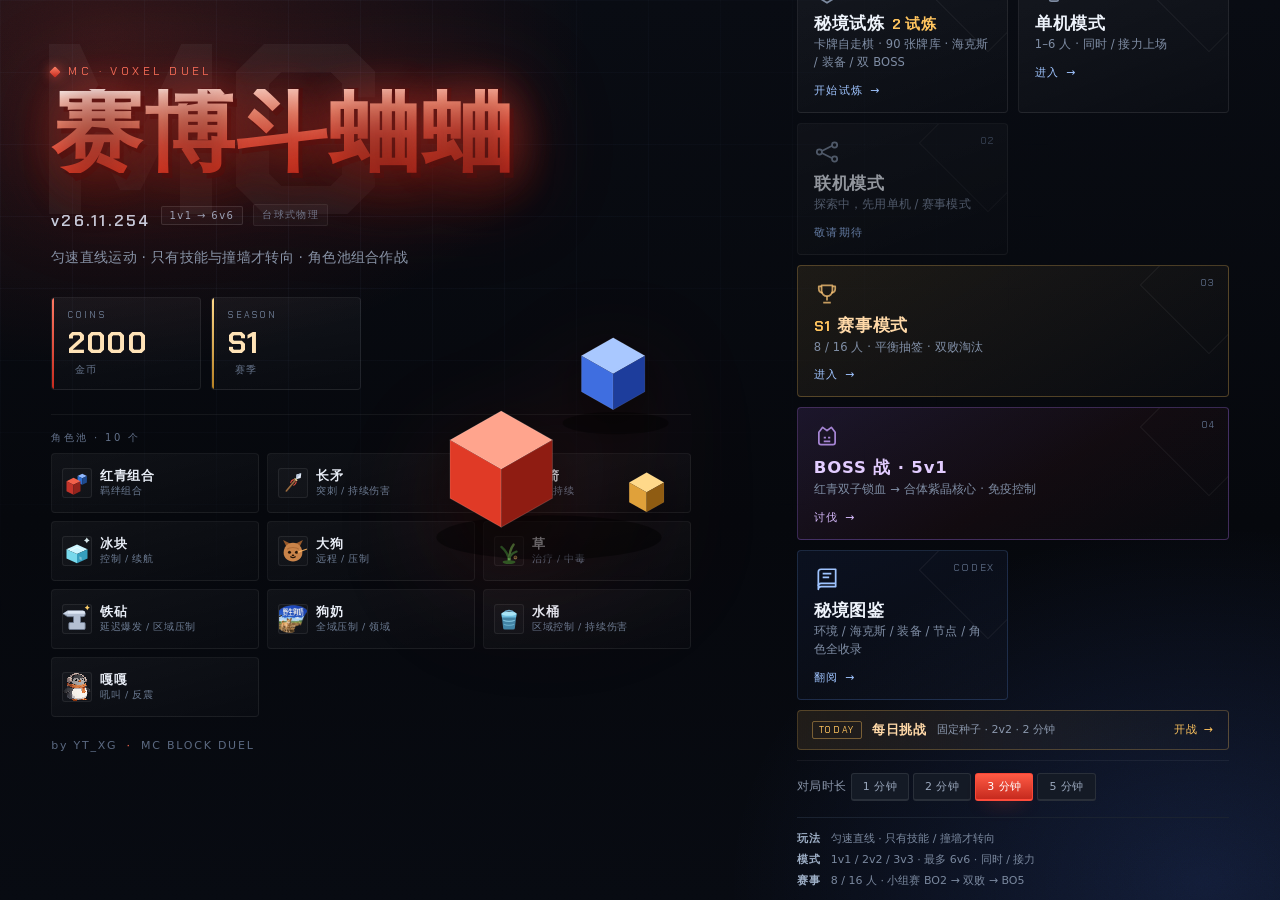
==== commit 19e6b634: "fix(adventure): 修复配方详情无反应，加固手机触摸拖拽 - 配方查看(itemFocusId 对应进阶装备不在背包时)气泡锚定到对应合成行，兜底装备面板，修复点击无反应 - 拖拽目标识别" ====
--- a/index.html
+++ b/index.html
@@ -4,11 +4,11 @@
 <meta charset="UTF-8" />
 <meta name="viewport" content="width=device-width, initial-scale=1, viewport-fit=cover" />
 <title>MC 方块对决 · 组合作战</title>
-<link rel="stylesheet" href="css/fonts.css?v=20261126t" />
-<link rel="stylesheet" href="css/style.css?v=20261126t" />
-<link rel="stylesheet" href="css/mobile.css?v=20261126t" media="(max-width: 980px), (max-height: 480px), (pointer: coarse)" />
-<link rel="stylesheet" href="css/mobi.css?v=20261126t" />
-<link rel="stylesheet" href="css/adventure.css?v=20261126t" />
+<link rel="stylesheet" href="css/fonts.css?v=20261126u" />
+<link rel="stylesheet" href="css/style.css?v=20261126u" />
+<link rel="stylesheet" href="css/mobile.css?v=20261126u" media="(max-width: 980px), (max-height: 480px), (pointer: coarse)" />
+<link rel="stylesheet" href="css/mobi.css?v=20261126u" />
+<link rel="stylesheet" href="css/adventure.css?v=20261126u" />
 </head>
 <body>
 <div class="app">
@@ -270,34 +270,34 @@
   </div>
 </div>
 
-    <script src="js/00-base.js?v=20261126t"></script>
-    <script src="js/05-wallet.js?v=20261126t"></script>
-    <script src="js/items/red.js?v=20261126t"></script>
-    <script src="js/items/lapis.js?v=20261126t"></script>
-    <script src="js/items/spear.js?v=20261126t"></script>
-    <script src="js/items/bow.js?v=20261126t"></script>
-    <script src="js/items/ice.js?v=20261126t"></script>
-    <script src="js/items/dog.js?v=20261126t"></script>
-    <script src="js/items/grass.js?v=20261126t"></script>
-    <script src="js/items/anvil.js?v=20261126t"></script>
-    <script src="js/items/milk.js?v=20261126t"></script>
-    <script src="js/items/bucket.js?v=20261126t"></script>
-    <script src="js/items/gaga.js?v=20261126t"></script>
-    <script src="js/items/boss/shared.js?v=20261126t"></script>
-    <script src="js/items/boss/duo.js?v=20261126t"></script>
-    <script src="js/items/boss/storm.js?v=20261126t"></script>
-    <script src="js/items/pool.js?v=20261126t"></script>
-    <script src="js/10-core.js?v=20261126t"></script>
-    <script src="js/25-field.js?v=20261126t"></script>
-    <script src="js/20-menu.js?v=20261126t"></script>
-    <script src="js/30-sim.js?v=20261126t"></script>
-    <script src="js/40-render.js?v=20261126t"></script>
-    <script src="js/45-icons.js?v=20261126t"></script>
-    <script src="js/50-ui.js?v=20261126t"></script>
-    <script src="js/60-tournament.js?v=20261126t"></script>
-    <script src="js/70-tour-odds.js?v=20261126t"></script>
-    <script src="js/80-mobi.js?v=20261126t"></script>
-    <script src="js/85-adventure.js?v=20261126t"></script>
+    <script src="js/00-base.js?v=20261126u"></script>
+    <script src="js/05-wallet.js?v=20261126u"></script>
+    <script src="js/items/red.js?v=20261126u"></script>
+    <script src="js/items/lapis.js?v=20261126u"></script>
+    <script src="js/items/spear.js?v=20261126u"></script>
+    <script src="js/items/bow.js?v=20261126u"></script>
+    <script src="js/items/ice.js?v=20261126u"></script>
+    <script src="js/items/dog.js?v=20261126u"></script>
+    <script src="js/items/grass.js?v=20261126u"></script>
+    <script src="js/items/anvil.js?v=20261126u"></script>
+    <script src="js/items/milk.js?v=20261126u"></script>
+    <script src="js/items/bucket.js?v=20261126u"></script>
+    <script src="js/items/gaga.js?v=20261126u"></script>
+    <script src="js/items/boss/shared.js?v=20261126u"></script>
+    <script src="js/items/boss/duo.js?v=20261126u"></script>
+    <script src="js/items/boss/storm.js?v=20261126u"></script>
+    <script src="js/items/pool.js?v=20261126u"></script>
+    <script src="js/10-core.js?v=20261126u"></script>
+    <script src="js/25-field.js?v=20261126u"></script>
+    <script src="js/20-menu.js?v=20261126u"></script>
+    <script src="js/30-sim.js?v=20261126u"></script>
+    <script src="js/40-render.js?v=20261126u"></script>
+    <script src="js/45-icons.js?v=20261126u"></script>
+    <script src="js/50-ui.js?v=20261126u"></script>
+    <script src="js/60-tournament.js?v=20261126u"></script>
+    <script src="js/70-tour-odds.js?v=20261126u"></script>
+    <script src="js/80-mobi.js?v=20261126u"></script>
+    <script src="js/85-adventure.js?v=20261126u"></script>
 </body>
 </html>
 
--- a/css/adventure.css
+++ b/css/adventure.css
@@ -96,7 +96,8 @@
 .adv-bench .adv-slot.empty{min-height:112px;}
 .adv-slot.empty span{font-size:22px;line-height:1;color:#3f4d63;}
 .adv-slot.empty small{font-size:8.5px;margin-top:5px;}
-.adv-card{position:relative;display:flex;flex-direction:column;align-items:center;gap:2px;min-width:0;padding:10px 8px 7px;border:1px solid rgba(255,255,255,.075);border-radius:6px;background:linear-gradient(170deg,#141e2e,#0a1019);color:#dce6f5;text-align:center;transition:.15s;cursor:pointer;overflow:hidden;touch-action:none;}
+.adv-card{position:relative;display:flex;flex-direction:column;align-items:center;gap:2px;min-width:0;padding:10px 8px 7px;border:1px solid rgba(255,255,255,.075);border-radius:6px;background:linear-gradient(170deg,#141e2e,#0a1019);color:#dce6f5;text-align:center;transition:.15s;cursor:pointer;overflow:hidden;}
+.adv-card,.adv-card *,.adv-inv-item,.adv-inv-item *{touch-action:none;}
 .adv-card::before{content:'';position:absolute;left:12%;right:12%;top:0;height:1px;background:linear-gradient(90deg,transparent,rgba(159,196,255,.55),transparent);opacity:0;transition:.15s;pointer-events:none;}
 .adv-card:hover{border-color:rgba(113,167,255,.45);transform:translateY(-1px);}
 .adv-card:hover::before{opacity:1;}
@@ -113,7 +114,7 @@
 .adv-stars{font-size:10px;color:#ffc45e;letter-spacing:-1px;line-height:1;text-shadow:0 0 10px rgba(255,196,94,.4);white-space:nowrap;}
 .adv-card>b{font-size:12px;max-width:100%;white-space:nowrap;overflow:hidden;text-overflow:ellipsis;}
 .adv-card.board>b{font-size:13.5px;margin-top:2px;}
-.adv-card>small{font-size:8.5px;color:#75869f;max-width:100%;white-space:nowrap;overflow:hidden;text-overflow:ellipsis;}
+.adv-card>small{display:inline-flex;align-items:center;max-width:100%;font-size:8px;color:#9fc4ff;background:rgba(113,167,255,.1);border:1px solid rgba(113,167,255,.14);border-radius:3px;padding:1px 6px;white-space:nowrap;overflow:hidden;text-overflow:ellipsis;}
 .adv-card-items{display:flex;gap:3px;justify-content:center;min-height:15px;margin-top:3px;}
 .adv-card-item{display:inline-flex;align-items:center;justify-content:center;width:15px;height:15px;border:1px solid rgba(255,196,94,.25);background:rgba(255,196,94,.07);color:#ffd28a;font-size:9px;border-radius:3px;}
 .adv-card-item.empty{border-style:dashed;border-color:rgba(255,255,255,.1);background:transparent;}
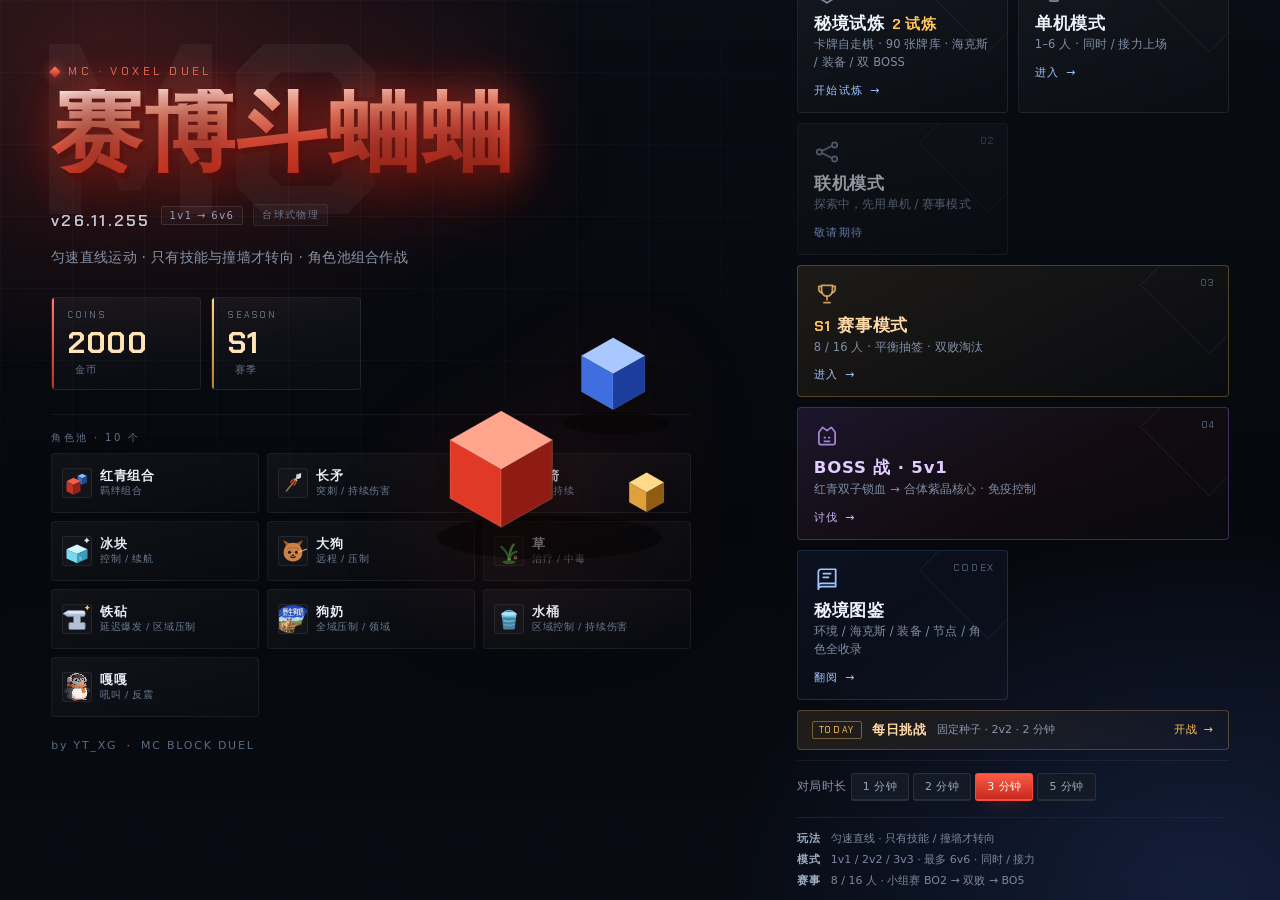
==== commit dab12fd4: "fix(adventure): 触摸拖拽补指针捕获，修复按钮click被吞 - pointerdown 调 setPointerCapture，手指滑出源元素后 move/up 不中断 - 目标识别统" ====
--- a/index.html
+++ b/index.html
@@ -4,11 +4,11 @@
 <meta charset="UTF-8" />
 <meta name="viewport" content="width=device-width, initial-scale=1, viewport-fit=cover" />
 <title>MC 方块对决 · 组合作战</title>
-<link rel="stylesheet" href="css/fonts.css?v=20261126u" />
-<link rel="stylesheet" href="css/style.css?v=20261126u" />
-<link rel="stylesheet" href="css/mobile.css?v=20261126u" media="(max-width: 980px), (max-height: 480px), (pointer: coarse)" />
-<link rel="stylesheet" href="css/mobi.css?v=20261126u" />
-<link rel="stylesheet" href="css/adventure.css?v=20261126u" />
+<link rel="stylesheet" href="css/fonts.css?v=20261126v" />
+<link rel="stylesheet" href="css/style.css?v=20261126v" />
+<link rel="stylesheet" href="css/mobile.css?v=20261126v" media="(max-width: 980px), (max-height: 480px), (pointer: coarse)" />
+<link rel="stylesheet" href="css/mobi.css?v=20261126v" />
+<link rel="stylesheet" href="css/adventure.css?v=20261126v" />
 </head>
 <body>
 <div class="app">
@@ -270,34 +270,34 @@
   </div>
 </div>
 
-    <script src="js/00-base.js?v=20261126u"></script>
-    <script src="js/05-wallet.js?v=20261126u"></script>
-    <script src="js/items/red.js?v=20261126u"></script>
-    <script src="js/items/lapis.js?v=20261126u"></script>
-    <script src="js/items/spear.js?v=20261126u"></script>
-    <script src="js/items/bow.js?v=20261126u"></script>
-    <script src="js/items/ice.js?v=20261126u"></script>
-    <script src="js/items/dog.js?v=20261126u"></script>
-    <script src="js/items/grass.js?v=20261126u"></script>
-    <script src="js/items/anvil.js?v=20261126u"></script>
-    <script src="js/items/milk.js?v=20261126u"></script>
-    <script src="js/items/bucket.js?v=20261126u"></script>
-    <script src="js/items/gaga.js?v=20261126u"></script>
-    <script src="js/items/boss/shared.js?v=20261126u"></script>
-    <script src="js/items/boss/duo.js?v=20261126u"></script>
-    <script src="js/items/boss/storm.js?v=20261126u"></script>
-    <script src="js/items/pool.js?v=20261126u"></script>
-    <script src="js/10-core.js?v=20261126u"></script>
-    <script src="js/25-field.js?v=20261126u"></script>
-    <script src="js/20-menu.js?v=20261126u"></script>
-    <script src="js/30-sim.js?v=20261126u"></script>
-    <script src="js/40-render.js?v=20261126u"></script>
-    <script src="js/45-icons.js?v=20261126u"></script>
-    <script src="js/50-ui.js?v=20261126u"></script>
-    <script src="js/60-tournament.js?v=20261126u"></script>
-    <script src="js/70-tour-odds.js?v=20261126u"></script>
-    <script src="js/80-mobi.js?v=20261126u"></script>
-    <script src="js/85-adventure.js?v=20261126u"></script>
+    <script src="js/00-base.js?v=20261126v"></script>
+    <script src="js/05-wallet.js?v=20261126v"></script>
+    <script src="js/items/red.js?v=20261126v"></script>
+    <script src="js/items/lapis.js?v=20261126v"></script>
+    <script src="js/items/spear.js?v=20261126v"></script>
+    <script src="js/items/bow.js?v=20261126v"></script>
+    <script src="js/items/ice.js?v=20261126v"></script>
+    <script src="js/items/dog.js?v=20261126v"></script>
+    <script src="js/items/grass.js?v=20261126v"></script>
+    <script src="js/items/anvil.js?v=20261126v"></script>
+    <script src="js/items/milk.js?v=20261126v"></script>
+    <script src="js/items/bucket.js?v=20261126v"></script>
+    <script src="js/items/gaga.js?v=20261126v"></script>
+    <script src="js/items/boss/shared.js?v=20261126v"></script>
+    <script src="js/items/boss/duo.js?v=20261126v"></script>
+    <script src="js/items/boss/storm.js?v=20261126v"></script>
+    <script src="js/items/pool.js?v=20261126v"></script>
+    <script src="js/10-core.js?v=20261126v"></script>
+    <script src="js/25-field.js?v=20261126v"></script>
+    <script src="js/20-menu.js?v=20261126v"></script>
+    <script src="js/30-sim.js?v=20261126v"></script>
+    <script src="js/40-render.js?v=20261126v"></script>
+    <script src="js/45-icons.js?v=20261126v"></script>
+    <script src="js/50-ui.js?v=20261126v"></script>
+    <script src="js/60-tournament.js?v=20261126v"></script>
+    <script src="js/70-tour-odds.js?v=20261126v"></script>
+    <script src="js/80-mobi.js?v=20261126v"></script>
+    <script src="js/85-adventure.js?v=20261126v"></script>
 </body>
 </html>
 
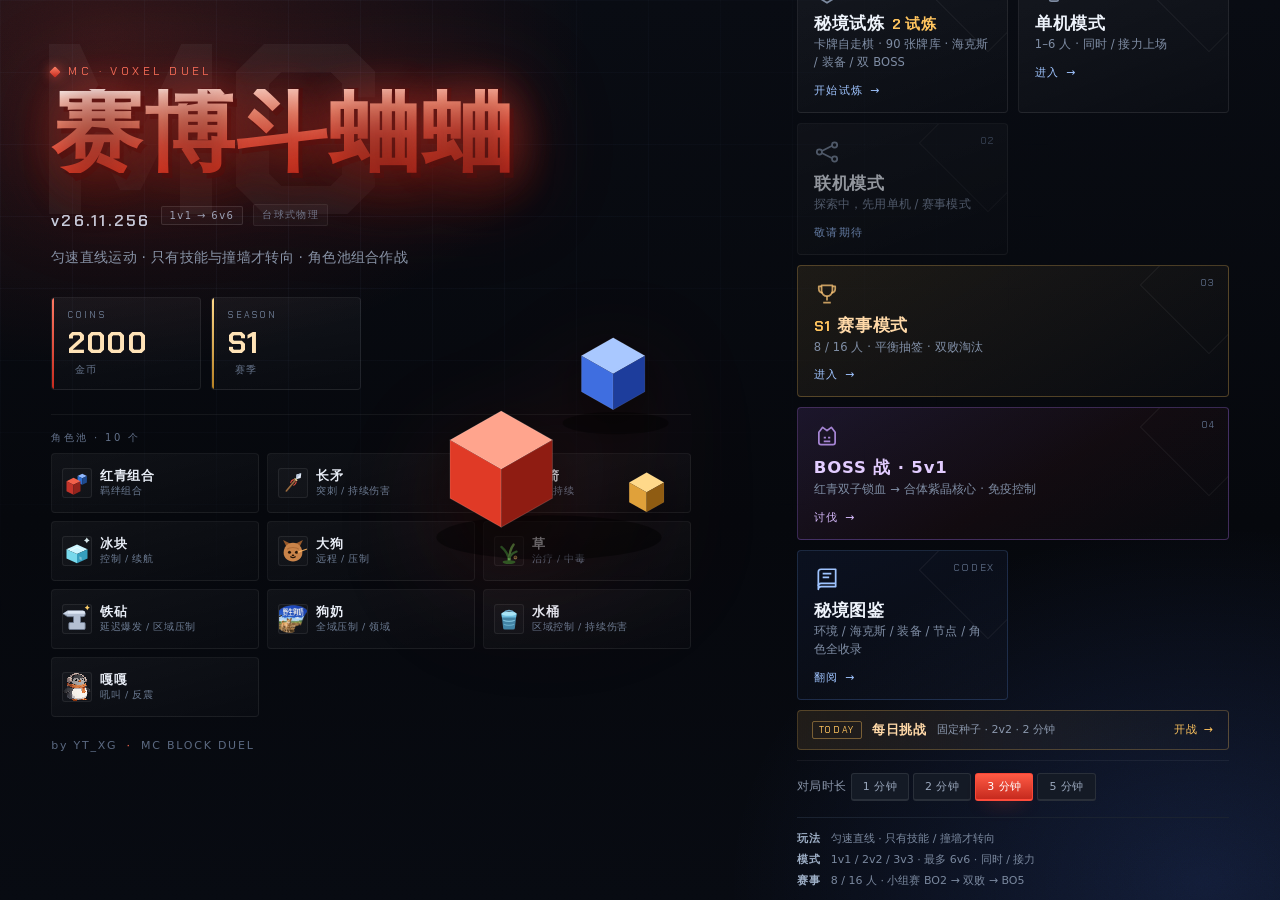
==== commit 4d7d3974: "style(adventure): 角色羁绊标签胶囊化，头像描边、装备格圆角统一 - 参考自走棋卡片样式：羁绊标签改 pill 胶囊，头像加细描边 - 装备格圆角与面板统一；版本 v26.11.256" ====
--- a/index.html
+++ b/index.html
@@ -4,11 +4,11 @@
 <meta charset="UTF-8" />
 <meta name="viewport" content="width=device-width, initial-scale=1, viewport-fit=cover" />
 <title>MC 方块对决 · 组合作战</title>
-<link rel="stylesheet" href="css/fonts.css?v=20261126v" />
-<link rel="stylesheet" href="css/style.css?v=20261126v" />
-<link rel="stylesheet" href="css/mobile.css?v=20261126v" media="(max-width: 980px), (max-height: 480px), (pointer: coarse)" />
-<link rel="stylesheet" href="css/mobi.css?v=20261126v" />
-<link rel="stylesheet" href="css/adventure.css?v=20261126v" />
+<link rel="stylesheet" href="css/fonts.css?v=20261126w" />
+<link rel="stylesheet" href="css/style.css?v=20261126w" />
+<link rel="stylesheet" href="css/mobile.css?v=20261126w" media="(max-width: 980px), (max-height: 480px), (pointer: coarse)" />
+<link rel="stylesheet" href="css/mobi.css?v=20261126w" />
+<link rel="stylesheet" href="css/adventure.css?v=20261126w" />
 </head>
 <body>
 <div class="app">
@@ -270,34 +270,34 @@
   </div>
 </div>
 
-    <script src="js/00-base.js?v=20261126v"></script>
-    <script src="js/05-wallet.js?v=20261126v"></script>
-    <script src="js/items/red.js?v=20261126v"></script>
-    <script src="js/items/lapis.js?v=20261126v"></script>
-    <script src="js/items/spear.js?v=20261126v"></script>
-    <script src="js/items/bow.js?v=20261126v"></script>
-    <script src="js/items/ice.js?v=20261126v"></script>
-    <script src="js/items/dog.js?v=20261126v"></script>
-    <script src="js/items/grass.js?v=20261126v"></script>
-    <script src="js/items/anvil.js?v=20261126v"></script>
-    <script src="js/items/milk.js?v=20261126v"></script>
-    <script src="js/items/bucket.js?v=20261126v"></script>
-    <script src="js/items/gaga.js?v=20261126v"></script>
-    <script src="js/items/boss/shared.js?v=20261126v"></script>
-    <script src="js/items/boss/duo.js?v=20261126v"></script>
-    <script src="js/items/boss/storm.js?v=20261126v"></script>
-    <script src="js/items/pool.js?v=20261126v"></script>
-    <script src="js/10-core.js?v=20261126v"></script>
-    <script src="js/25-field.js?v=20261126v"></script>
-    <script src="js/20-menu.js?v=20261126v"></script>
-    <script src="js/30-sim.js?v=20261126v"></script>
-    <script src="js/40-render.js?v=20261126v"></script>
-    <script src="js/45-icons.js?v=20261126v"></script>
-    <script src="js/50-ui.js?v=20261126v"></script>
-    <script src="js/60-tournament.js?v=20261126v"></script>
-    <script src="js/70-tour-odds.js?v=20261126v"></script>
-    <script src="js/80-mobi.js?v=20261126v"></script>
-    <script src="js/85-adventure.js?v=20261126v"></script>
+    <script src="js/00-base.js?v=20261126w"></script>
+    <script src="js/05-wallet.js?v=20261126w"></script>
+    <script src="js/items/red.js?v=20261126w"></script>
+    <script src="js/items/lapis.js?v=20261126w"></script>
+    <script src="js/items/spear.js?v=20261126w"></script>
+    <script src="js/items/bow.js?v=20261126w"></script>
+    <script src="js/items/ice.js?v=20261126w"></script>
+    <script src="js/items/dog.js?v=20261126w"></script>
+    <script src="js/items/grass.js?v=20261126w"></script>
+    <script src="js/items/anvil.js?v=20261126w"></script>
+    <script src="js/items/milk.js?v=20261126w"></script>
+    <script src="js/items/bucket.js?v=20261126w"></script>
+    <script src="js/items/gaga.js?v=20261126w"></script>
+    <script src="js/items/boss/shared.js?v=20261126w"></script>
+    <script src="js/items/boss/duo.js?v=20261126w"></script>
+    <script src="js/items/boss/storm.js?v=20261126w"></script>
+    <script src="js/items/pool.js?v=20261126w"></script>
+    <script src="js/10-core.js?v=20261126w"></script>
+    <script src="js/25-field.js?v=20261126w"></script>
+    <script src="js/20-menu.js?v=20261126w"></script>
+    <script src="js/30-sim.js?v=20261126w"></script>
+    <script src="js/40-render.js?v=20261126w"></script>
+    <script src="js/45-icons.js?v=20261126w"></script>
+    <script src="js/50-ui.js?v=20261126w"></script>
+    <script src="js/60-tournament.js?v=20261126w"></script>
+    <script src="js/70-tour-odds.js?v=20261126w"></script>
+    <script src="js/80-mobi.js?v=20261126w"></script>
+    <script src="js/85-adventure.js?v=20261126w"></script>
 </body>
 </html>
 
--- a/css/adventure.css
+++ b/css/adventure.css
@@ -108,13 +108,13 @@
 .adv-card.board{min-height:176px;justify-content:flex-start;}
 .adv-card.bench{min-height:112px;padding:7px 5px 5px;}
 .adv-card-top{display:flex;align-items:flex-start;justify-content:space-between;width:100%;gap:4px;}
-.adv-ico{display:flex;align-items:center;justify-content:center;width:44px;height:44px;overflow:hidden;flex:none;border-radius:4px;background:rgba(255,255,255,.03);}
+.adv-ico{display:flex;align-items:center;justify-content:center;width:44px;height:44px;overflow:hidden;flex:none;border-radius:5px;background:rgba(255,255,255,.03);border:1px solid rgba(255,255,255,.08);}
 .adv-card.board .adv-ico{width:58px;height:58px;}
 .adv-ico svg,.adv-ico img{width:100%;height:100%;object-fit:cover;display:block;}
 .adv-stars{font-size:10px;color:#ffc45e;letter-spacing:-1px;line-height:1;text-shadow:0 0 10px rgba(255,196,94,.4);white-space:nowrap;}
 .adv-card>b{font-size:12px;max-width:100%;white-space:nowrap;overflow:hidden;text-overflow:ellipsis;}
 .adv-card.board>b{font-size:13.5px;margin-top:2px;}
-.adv-card>small{display:inline-flex;align-items:center;max-width:100%;font-size:8px;color:#9fc4ff;background:rgba(113,167,255,.1);border:1px solid rgba(113,167,255,.14);border-radius:3px;padding:1px 6px;white-space:nowrap;overflow:hidden;text-overflow:ellipsis;}
+.adv-card>small{display:inline-flex;align-items:center;max-width:100%;font-size:8px;color:#9fc4ff;background:rgba(113,167,255,.1);border:1px solid rgba(113,167,255,.14);border-radius:999px;padding:1px 8px;white-space:nowrap;overflow:hidden;text-overflow:ellipsis;}
 .adv-card-items{display:flex;gap:3px;justify-content:center;min-height:15px;margin-top:3px;}
 .adv-card-item{display:inline-flex;align-items:center;justify-content:center;width:15px;height:15px;border:1px solid rgba(255,196,94,.25);background:rgba(255,196,94,.07);color:#ffd28a;font-size:9px;border-radius:3px;}
 .adv-card-item.empty{border-style:dashed;border-color:rgba(255,255,255,.1);background:transparent;}
@@ -155,7 +155,7 @@
 .adv-inv-panel{flex:none;}
 .adv-inv{display:grid;grid-template-columns:repeat(auto-fill,minmax(40px,1fr));gap:5px;padding-bottom:8px;}
 .adv-inv>.adv-muted.box{grid-column:1/-1;}
-.adv-inv-item{position:relative;display:flex;align-items:center;justify-content:center;aspect-ratio:1;padding:0;border:1px solid rgba(255,255,255,.09);border-radius:4px;background:#0c131e;color:#cfe0ff;font-size:16px;cursor:grab;touch-action:none;}
+.adv-inv-item{position:relative;display:flex;align-items:center;justify-content:center;aspect-ratio:1;padding:0;border:1px solid rgba(255,255,255,.09);border-radius:6px;background:#0c131e;color:#cfe0ff;font-size:16px;cursor:grab;touch-action:none;}
 .adv-inv-item i{font-style:normal;line-height:1;}
 .adv-inv-item.advanced{border-color:rgba(208,154,255,.32);background:rgba(208,154,255,.06);color:#e9c7ff;box-shadow:0 0 12px -6px rgba(208,154,255,.5) inset;}
 .adv-inv-item:hover{border-color:#7894c8;color:#fff;}
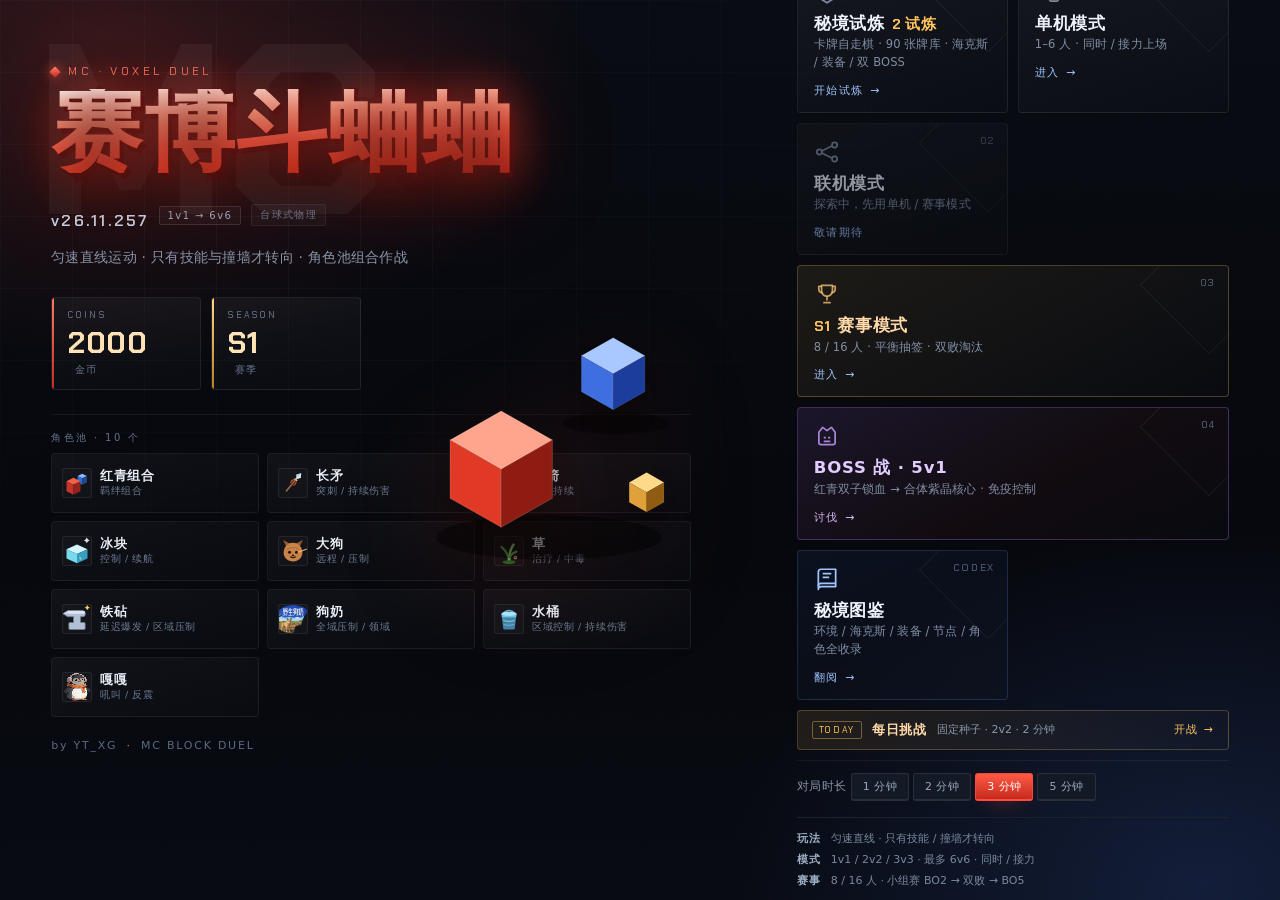
==== commit e1db7932: "feat(adventure): BOSS攻击翻倍，2-7最终BOSS击破直接通关结算 - ADV_BOSS.atk ×2：红青 0.80→1.60、雷云 0.72→1.44（攻击面板翻倍） - 第二" ====
--- a/index.html
+++ b/index.html
@@ -4,11 +4,11 @@
 <meta charset="UTF-8" />
 <meta name="viewport" content="width=device-width, initial-scale=1, viewport-fit=cover" />
 <title>MC 方块对决 · 组合作战</title>
-<link rel="stylesheet" href="css/fonts.css?v=20261126w" />
-<link rel="stylesheet" href="css/style.css?v=20261126w" />
-<link rel="stylesheet" href="css/mobile.css?v=20261126w" media="(max-width: 980px), (max-height: 480px), (pointer: coarse)" />
-<link rel="stylesheet" href="css/mobi.css?v=20261126w" />
-<link rel="stylesheet" href="css/adventure.css?v=20261126w" />
+<link rel="stylesheet" href="css/fonts.css?v=20261126x" />
+<link rel="stylesheet" href="css/style.css?v=20261126x" />
+<link rel="stylesheet" href="css/mobile.css?v=20261126x" media="(max-width: 980px), (max-height: 480px), (pointer: coarse)" />
+<link rel="stylesheet" href="css/mobi.css?v=20261126x" />
+<link rel="stylesheet" href="css/adventure.css?v=20261126x" />
 </head>
 <body>
 <div class="app">
@@ -270,34 +270,34 @@
   </div>
 </div>
 
-    <script src="js/00-base.js?v=20261126w"></script>
-    <script src="js/05-wallet.js?v=20261126w"></script>
-    <script src="js/items/red.js?v=20261126w"></script>
-    <script src="js/items/lapis.js?v=20261126w"></script>
-    <script src="js/items/spear.js?v=20261126w"></script>
-    <script src="js/items/bow.js?v=20261126w"></script>
-    <script src="js/items/ice.js?v=20261126w"></script>
-    <script src="js/items/dog.js?v=20261126w"></script>
-    <script src="js/items/grass.js?v=20261126w"></script>
-    <script src="js/items/anvil.js?v=20261126w"></script>
-    <script src="js/items/milk.js?v=20261126w"></script>
-    <script src="js/items/bucket.js?v=20261126w"></script>
-    <script src="js/items/gaga.js?v=20261126w"></script>
-    <script src="js/items/boss/shared.js?v=20261126w"></script>
-    <script src="js/items/boss/duo.js?v=20261126w"></script>
-    <script src="js/items/boss/storm.js?v=20261126w"></script>
-    <script src="js/items/pool.js?v=20261126w"></script>
-    <script src="js/10-core.js?v=20261126w"></script>
-    <script src="js/25-field.js?v=20261126w"></script>
-    <script src="js/20-menu.js?v=20261126w"></script>
-    <script src="js/30-sim.js?v=20261126w"></script>
-    <script src="js/40-render.js?v=20261126w"></script>
-    <script src="js/45-icons.js?v=20261126w"></script>
-    <script src="js/50-ui.js?v=20261126w"></script>
-    <script src="js/60-tournament.js?v=20261126w"></script>
-    <script src="js/70-tour-odds.js?v=20261126w"></script>
-    <script src="js/80-mobi.js?v=20261126w"></script>
-    <script src="js/85-adventure.js?v=20261126w"></script>
+    <script src="js/00-base.js?v=20261126x"></script>
+    <script src="js/05-wallet.js?v=20261126x"></script>
+    <script src="js/items/red.js?v=20261126x"></script>
+    <script src="js/items/lapis.js?v=20261126x"></script>
+    <script src="js/items/spear.js?v=20261126x"></script>
+    <script src="js/items/bow.js?v=20261126x"></script>
+    <script src="js/items/ice.js?v=20261126x"></script>
+    <script src="js/items/dog.js?v=20261126x"></script>
+    <script src="js/items/grass.js?v=20261126x"></script>
+    <script src="js/items/anvil.js?v=20261126x"></script>
+    <script src="js/items/milk.js?v=20261126x"></script>
+    <script src="js/items/bucket.js?v=20261126x"></script>
+    <script src="js/items/gaga.js?v=20261126x"></script>
+    <script src="js/items/boss/shared.js?v=20261126x"></script>
+    <script src="js/items/boss/duo.js?v=20261126x"></script>
+    <script src="js/items/boss/storm.js?v=20261126x"></script>
+    <script src="js/items/pool.js?v=20261126x"></script>
+    <script src="js/10-core.js?v=20261126x"></script>
+    <script src="js/25-field.js?v=20261126x"></script>
+    <script src="js/20-menu.js?v=20261126x"></script>
+    <script src="js/30-sim.js?v=20261126x"></script>
+    <script src="js/40-render.js?v=20261126x"></script>
+    <script src="js/45-icons.js?v=20261126x"></script>
+    <script src="js/50-ui.js?v=20261126x"></script>
+    <script src="js/60-tournament.js?v=20261126x"></script>
+    <script src="js/70-tour-odds.js?v=20261126x"></script>
+    <script src="js/80-mobi.js?v=20261126x"></script>
+    <script src="js/85-adventure.js?v=20261126x"></script>
 </body>
 </html>
 
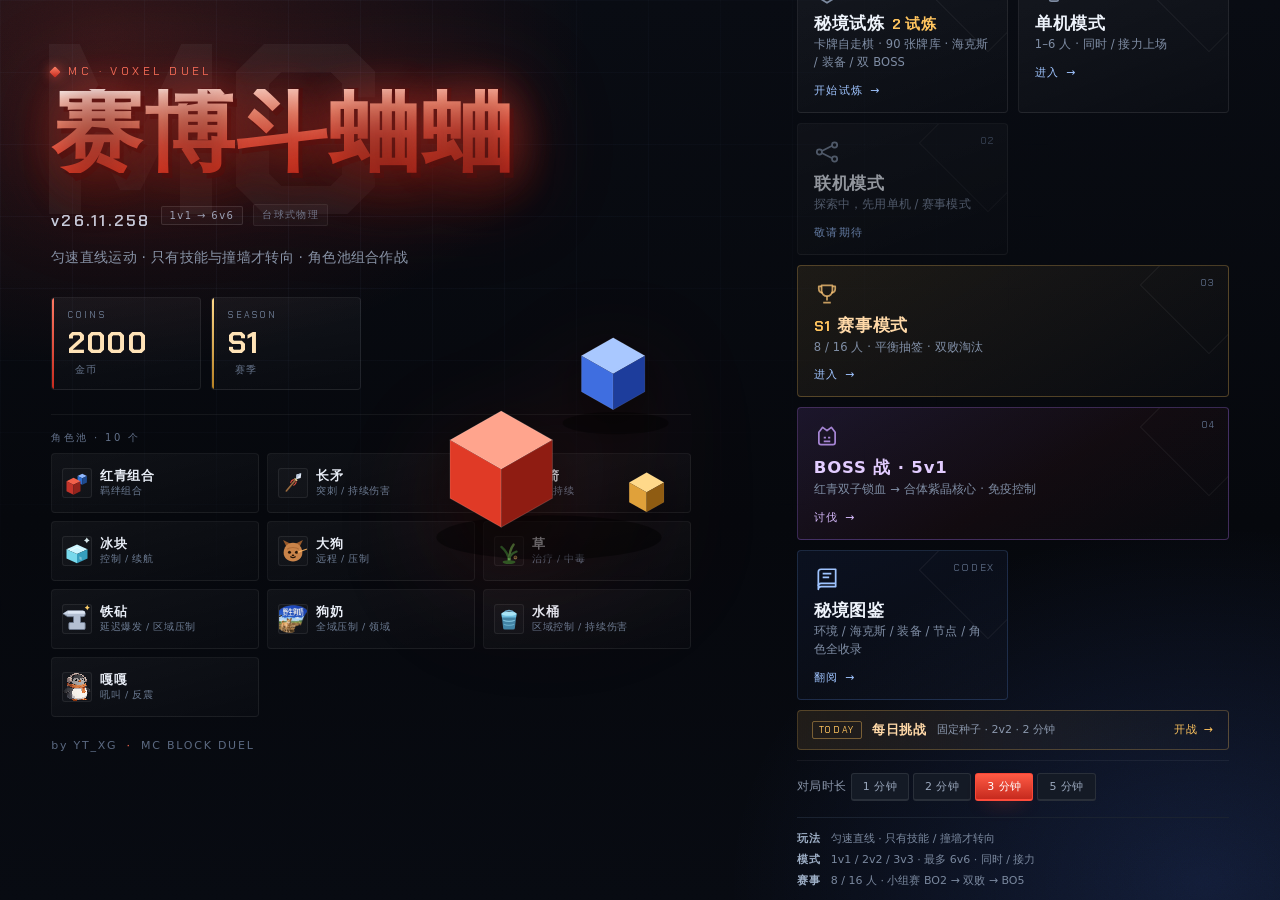
==== commit 92249efc: "feat(adventure): 详情气泡失焦关闭 - 点击气泡浮层外的空白区域即收起详情气泡；点角色卡/装备格/配方行仍切换目标 - 抽出 advClearDetail 复用清理选中态；右上角×按钮" ====
--- a/index.html
+++ b/index.html
@@ -4,11 +4,11 @@
 <meta charset="UTF-8" />
 <meta name="viewport" content="width=device-width, initial-scale=1, viewport-fit=cover" />
 <title>MC 方块对决 · 组合作战</title>
-<link rel="stylesheet" href="css/fonts.css?v=20261126x" />
-<link rel="stylesheet" href="css/style.css?v=20261126x" />
-<link rel="stylesheet" href="css/mobile.css?v=20261126x" media="(max-width: 980px), (max-height: 480px), (pointer: coarse)" />
-<link rel="stylesheet" href="css/mobi.css?v=20261126x" />
-<link rel="stylesheet" href="css/adventure.css?v=20261126x" />
+<link rel="stylesheet" href="css/fonts.css?v=20261126y" />
+<link rel="stylesheet" href="css/style.css?v=20261126y" />
+<link rel="stylesheet" href="css/mobile.css?v=20261126y" media="(max-width: 980px), (max-height: 480px), (pointer: coarse)" />
+<link rel="stylesheet" href="css/mobi.css?v=20261126y" />
+<link rel="stylesheet" href="css/adventure.css?v=20261126y" />
 </head>
 <body>
 <div class="app">
@@ -270,34 +270,34 @@
   </div>
 </div>
 
-    <script src="js/00-base.js?v=20261126x"></script>
-    <script src="js/05-wallet.js?v=20261126x"></script>
-    <script src="js/items/red.js?v=20261126x"></script>
-    <script src="js/items/lapis.js?v=20261126x"></script>
-    <script src="js/items/spear.js?v=20261126x"></script>
-    <script src="js/items/bow.js?v=20261126x"></script>
-    <script src="js/items/ice.js?v=20261126x"></script>
-    <script src="js/items/dog.js?v=20261126x"></script>
-    <script src="js/items/grass.js?v=20261126x"></script>
-    <script src="js/items/anvil.js?v=20261126x"></script>
-    <script src="js/items/milk.js?v=20261126x"></script>
-    <script src="js/items/bucket.js?v=20261126x"></script>
-    <script src="js/items/gaga.js?v=20261126x"></script>
-    <script src="js/items/boss/shared.js?v=20261126x"></script>
-    <script src="js/items/boss/duo.js?v=20261126x"></script>
-    <script src="js/items/boss/storm.js?v=20261126x"></script>
-    <script src="js/items/pool.js?v=20261126x"></script>
-    <script src="js/10-core.js?v=20261126x"></script>
-    <script src="js/25-field.js?v=20261126x"></script>
-    <script src="js/20-menu.js?v=20261126x"></script>
-    <script src="js/30-sim.js?v=20261126x"></script>
-    <script src="js/40-render.js?v=20261126x"></script>
-    <script src="js/45-icons.js?v=20261126x"></script>
-    <script src="js/50-ui.js?v=20261126x"></script>
-    <script src="js/60-tournament.js?v=20261126x"></script>
-    <script src="js/70-tour-odds.js?v=20261126x"></script>
-    <script src="js/80-mobi.js?v=20261126x"></script>
-    <script src="js/85-adventure.js?v=20261126x"></script>
+    <script src="js/00-base.js?v=20261126y"></script>
+    <script src="js/05-wallet.js?v=20261126y"></script>
+    <script src="js/items/red.js?v=20261126y"></script>
+    <script src="js/items/lapis.js?v=20261126y"></script>
+    <script src="js/items/spear.js?v=20261126y"></script>
+    <script src="js/items/bow.js?v=20261126y"></script>
+    <script src="js/items/ice.js?v=20261126y"></script>
+    <script src="js/items/dog.js?v=20261126y"></script>
+    <script src="js/items/grass.js?v=20261126y"></script>
+    <script src="js/items/anvil.js?v=20261126y"></script>
+    <script src="js/items/milk.js?v=20261126y"></script>
+    <script src="js/items/bucket.js?v=20261126y"></script>
+    <script src="js/items/gaga.js?v=20261126y"></script>
+    <script src="js/items/boss/shared.js?v=20261126y"></script>
+    <script src="js/items/boss/duo.js?v=20261126y"></script>
+    <script src="js/items/boss/storm.js?v=20261126y"></script>
+    <script src="js/items/pool.js?v=20261126y"></script>
+    <script src="js/10-core.js?v=20261126y"></script>
+    <script src="js/25-field.js?v=20261126y"></script>
+    <script src="js/20-menu.js?v=20261126y"></script>
+    <script src="js/30-sim.js?v=20261126y"></script>
+    <script src="js/40-render.js?v=20261126y"></script>
+    <script src="js/45-icons.js?v=20261126y"></script>
+    <script src="js/50-ui.js?v=20261126y"></script>
+    <script src="js/60-tournament.js?v=20261126y"></script>
+    <script src="js/70-tour-odds.js?v=20261126y"></script>
+    <script src="js/80-mobi.js?v=20261126y"></script>
+    <script src="js/85-adventure.js?v=20261126y"></script>
 </body>
 </html>
 
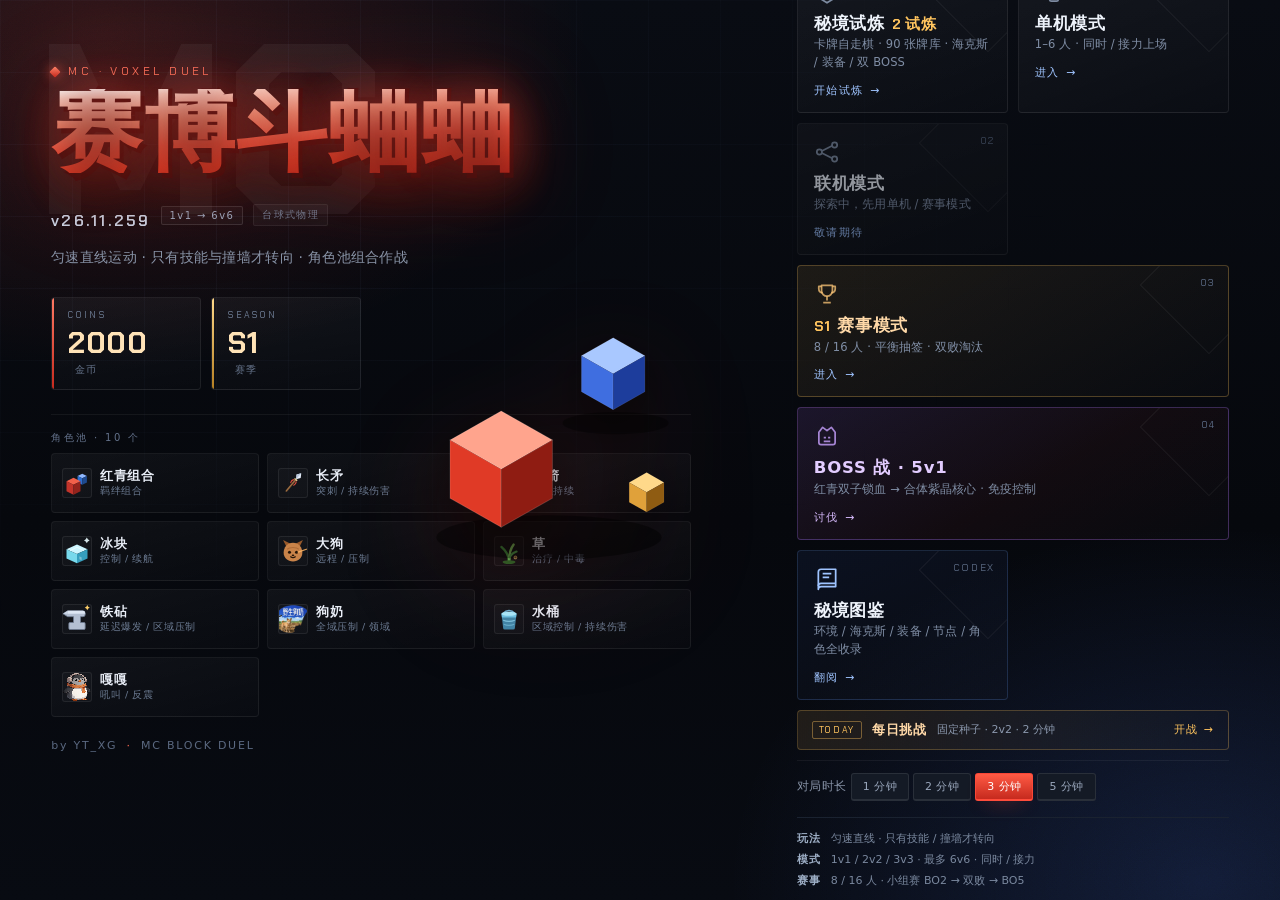
==== commit a631b592: "fix(adventure): 修复查看装备详情时角色气泡残留遮挡 - 配方行点击、合成成品、卸下装备后清除 selectedCard，详情锚点落到装备而非角色 - 角色/装备详情双向互斥补齐；版本 " ====
--- a/index.html
+++ b/index.html
@@ -4,11 +4,11 @@
 <meta charset="UTF-8" />
 <meta name="viewport" content="width=device-width, initial-scale=1, viewport-fit=cover" />
 <title>MC 方块对决 · 组合作战</title>
-<link rel="stylesheet" href="css/fonts.css?v=20261126y" />
-<link rel="stylesheet" href="css/style.css?v=20261126y" />
-<link rel="stylesheet" href="css/mobile.css?v=20261126y" media="(max-width: 980px), (max-height: 480px), (pointer: coarse)" />
-<link rel="stylesheet" href="css/mobi.css?v=20261126y" />
-<link rel="stylesheet" href="css/adventure.css?v=20261126y" />
+<link rel="stylesheet" href="css/fonts.css?v=20261126z" />
+<link rel="stylesheet" href="css/style.css?v=20261126z" />
+<link rel="stylesheet" href="css/mobile.css?v=20261126z" media="(max-width: 980px), (max-height: 480px), (pointer: coarse)" />
+<link rel="stylesheet" href="css/mobi.css?v=20261126z" />
+<link rel="stylesheet" href="css/adventure.css?v=20261126z" />
 </head>
 <body>
 <div class="app">
@@ -270,34 +270,34 @@
   </div>
 </div>
 
-    <script src="js/00-base.js?v=20261126y"></script>
-    <script src="js/05-wallet.js?v=20261126y"></script>
-    <script src="js/items/red.js?v=20261126y"></script>
-    <script src="js/items/lapis.js?v=20261126y"></script>
-    <script src="js/items/spear.js?v=20261126y"></script>
-    <script src="js/items/bow.js?v=20261126y"></script>
-    <script src="js/items/ice.js?v=20261126y"></script>
-    <script src="js/items/dog.js?v=20261126y"></script>
-    <script src="js/items/grass.js?v=20261126y"></script>
-    <script src="js/items/anvil.js?v=20261126y"></script>
-    <script src="js/items/milk.js?v=20261126y"></script>
-    <script src="js/items/bucket.js?v=20261126y"></script>
-    <script src="js/items/gaga.js?v=20261126y"></script>
-    <script src="js/items/boss/shared.js?v=20261126y"></script>
-    <script src="js/items/boss/duo.js?v=20261126y"></script>
-    <script src="js/items/boss/storm.js?v=20261126y"></script>
-    <script src="js/items/pool.js?v=20261126y"></script>
-    <script src="js/10-core.js?v=20261126y"></script>
-    <script src="js/25-field.js?v=20261126y"></script>
-    <script src="js/20-menu.js?v=20261126y"></script>
-    <script src="js/30-sim.js?v=20261126y"></script>
-    <script src="js/40-render.js?v=20261126y"></script>
-    <script src="js/45-icons.js?v=20261126y"></script>
-    <script src="js/50-ui.js?v=20261126y"></script>
-    <script src="js/60-tournament.js?v=20261126y"></script>
-    <script src="js/70-tour-odds.js?v=20261126y"></script>
-    <script src="js/80-mobi.js?v=20261126y"></script>
-    <script src="js/85-adventure.js?v=20261126y"></script>
+    <script src="js/00-base.js?v=20261126z"></script>
+    <script src="js/05-wallet.js?v=20261126z"></script>
+    <script src="js/items/red.js?v=20261126z"></script>
+    <script src="js/items/lapis.js?v=20261126z"></script>
+    <script src="js/items/spear.js?v=20261126z"></script>
+    <script src="js/items/bow.js?v=20261126z"></script>
+    <script src="js/items/ice.js?v=20261126z"></script>
+    <script src="js/items/dog.js?v=20261126z"></script>
+    <script src="js/items/grass.js?v=20261126z"></script>
+    <script src="js/items/anvil.js?v=20261126z"></script>
+    <script src="js/items/milk.js?v=20261126z"></script>
+    <script src="js/items/bucket.js?v=20261126z"></script>
+    <script src="js/items/gaga.js?v=20261126z"></script>
+    <script src="js/items/boss/shared.js?v=20261126z"></script>
+    <script src="js/items/boss/duo.js?v=20261126z"></script>
+    <script src="js/items/boss/storm.js?v=20261126z"></script>
+    <script src="js/items/pool.js?v=20261126z"></script>
+    <script src="js/10-core.js?v=20261126z"></script>
+    <script src="js/25-field.js?v=20261126z"></script>
+    <script src="js/20-menu.js?v=20261126z"></script>
+    <script src="js/30-sim.js?v=20261126z"></script>
+    <script src="js/40-render.js?v=20261126z"></script>
+    <script src="js/45-icons.js?v=20261126z"></script>
+    <script src="js/50-ui.js?v=20261126z"></script>
+    <script src="js/60-tournament.js?v=20261126z"></script>
+    <script src="js/70-tour-odds.js?v=20261126z"></script>
+    <script src="js/80-mobi.js?v=20261126z"></script>
+    <script src="js/85-adventure.js?v=20261126z"></script>
 </body>
 </html>
 
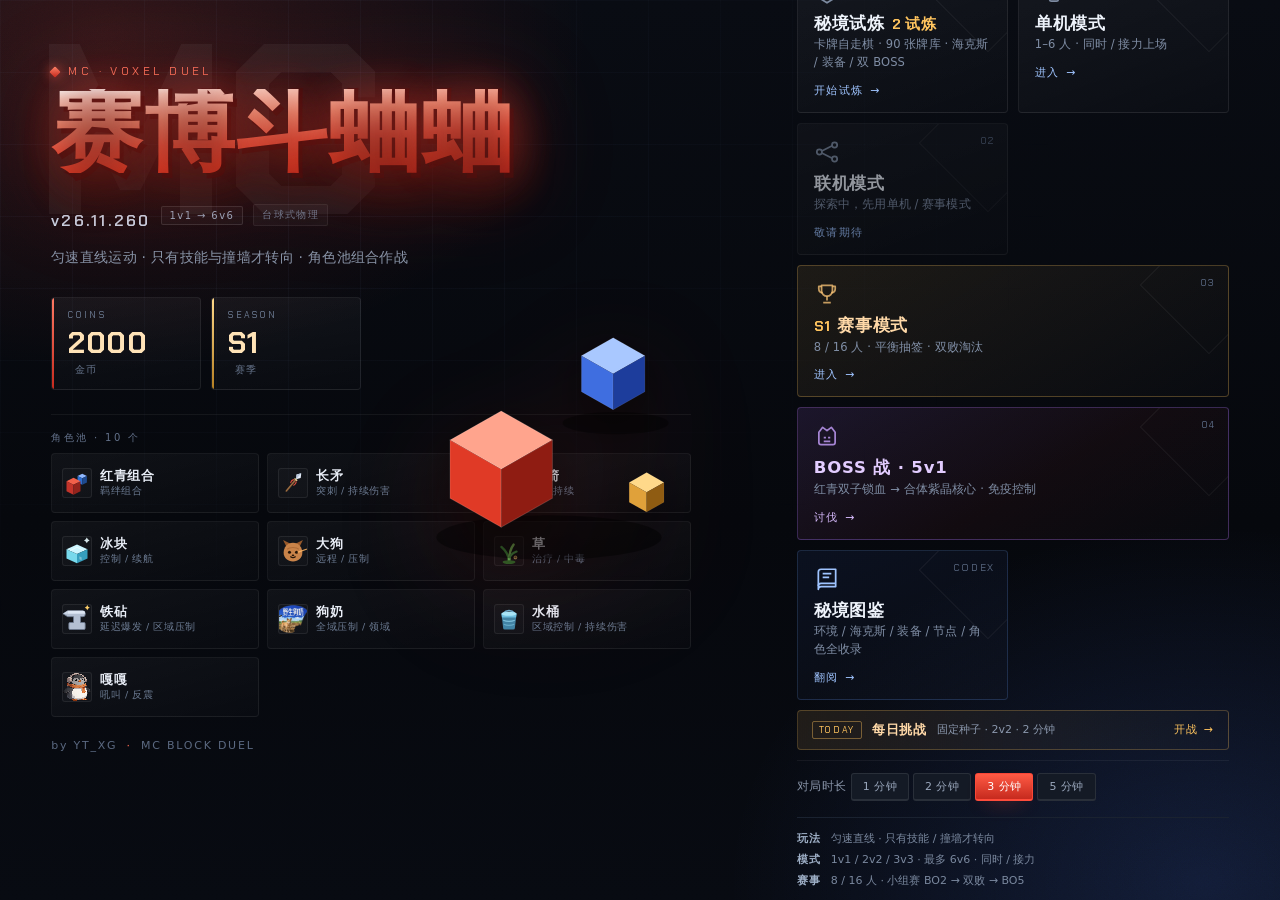
==== commit 4c021656: "fix(秘境): 修复手机端背包首件基础装备拖拽索引0被吞导致无法装备" ====
--- a/index.html
+++ b/index.html
@@ -4,11 +4,11 @@
 <meta charset="UTF-8" />
 <meta name="viewport" content="width=device-width, initial-scale=1, viewport-fit=cover" />
 <title>MC 方块对决 · 组合作战</title>
-<link rel="stylesheet" href="css/fonts.css?v=20261126z" />
-<link rel="stylesheet" href="css/style.css?v=20261126z" />
-<link rel="stylesheet" href="css/mobile.css?v=20261126z" media="(max-width: 980px), (max-height: 480px), (pointer: coarse)" />
-<link rel="stylesheet" href="css/mobi.css?v=20261126z" />
-<link rel="stylesheet" href="css/adventure.css?v=20261126z" />
+<link rel="stylesheet" href="css/fonts.css?v=20261126a" />
+<link rel="stylesheet" href="css/style.css?v=20261126a" />
+<link rel="stylesheet" href="css/mobile.css?v=20261126a" media="(max-width: 980px), (max-height: 480px), (pointer: coarse)" />
+<link rel="stylesheet" href="css/mobi.css?v=20261126a" />
+<link rel="stylesheet" href="css/adventure.css?v=20261126a" />
 </head>
 <body>
 <div class="app">
@@ -63,7 +63,7 @@
           <span class="home-kicker"><i class="hk-dot"></i>MC · VOXEL DUEL</span>
           <h2 class="home-title"><span class="ht-out">赛博斗蛐蛐</span><span class="ht-in">赛博斗蛐蛐</span></h2>
           <div class="home-subline">
-            <span class="home-ver" id="homeVer">v26.11.250</span>
+            <span class="home-ver" id="homeVer">v26.11.260</span>
             <span class="home-tag">1v1 → 6v6</span>
             <span class="home-tag dim">台球式物理</span>
           </div>
@@ -270,34 +270,34 @@
   </div>
 </div>
 
-    <script src="js/00-base.js?v=20261126z"></script>
-    <script src="js/05-wallet.js?v=20261126z"></script>
-    <script src="js/items/red.js?v=20261126z"></script>
-    <script src="js/items/lapis.js?v=20261126z"></script>
-    <script src="js/items/spear.js?v=20261126z"></script>
-    <script src="js/items/bow.js?v=20261126z"></script>
-    <script src="js/items/ice.js?v=20261126z"></script>
-    <script src="js/items/dog.js?v=20261126z"></script>
-    <script src="js/items/grass.js?v=20261126z"></script>
-    <script src="js/items/anvil.js?v=20261126z"></script>
-    <script src="js/items/milk.js?v=20261126z"></script>
-    <script src="js/items/bucket.js?v=20261126z"></script>
-    <script src="js/items/gaga.js?v=20261126z"></script>
-    <script src="js/items/boss/shared.js?v=20261126z"></script>
-    <script src="js/items/boss/duo.js?v=20261126z"></script>
-    <script src="js/items/boss/storm.js?v=20261126z"></script>
-    <script src="js/items/pool.js?v=20261126z"></script>
-    <script src="js/10-core.js?v=20261126z"></script>
-    <script src="js/25-field.js?v=20261126z"></script>
-    <script src="js/20-menu.js?v=20261126z"></script>
-    <script src="js/30-sim.js?v=20261126z"></script>
-    <script src="js/40-render.js?v=20261126z"></script>
-    <script src="js/45-icons.js?v=20261126z"></script>
-    <script src="js/50-ui.js?v=20261126z"></script>
-    <script src="js/60-tournament.js?v=20261126z"></script>
-    <script src="js/70-tour-odds.js?v=20261126z"></script>
-    <script src="js/80-mobi.js?v=20261126z"></script>
-    <script src="js/85-adventure.js?v=20261126z"></script>
+    <script src="js/00-base.js?v=20261126a"></script>
+    <script src="js/05-wallet.js?v=20261126a"></script>
+    <script src="js/items/red.js?v=20261126a"></script>
+    <script src="js/items/lapis.js?v=20261126a"></script>
+    <script src="js/items/spear.js?v=20261126a"></script>
+    <script src="js/items/bow.js?v=20261126a"></script>
+    <script src="js/items/ice.js?v=20261126a"></script>
+    <script src="js/items/dog.js?v=20261126a"></script>
+    <script src="js/items/grass.js?v=20261126a"></script>
+    <script src="js/items/anvil.js?v=20261126a"></script>
+    <script src="js/items/milk.js?v=20261126a"></script>
+    <script src="js/items/bucket.js?v=20261126a"></script>
+    <script src="js/items/gaga.js?v=20261126a"></script>
+    <script src="js/items/boss/shared.js?v=20261126a"></script>
+    <script src="js/items/boss/duo.js?v=20261126a"></script>
+    <script src="js/items/boss/storm.js?v=20261126a"></script>
+    <script src="js/items/pool.js?v=20261126a"></script>
+    <script src="js/10-core.js?v=20261126a"></script>
+    <script src="js/25-field.js?v=20261126a"></script>
+    <script src="js/20-menu.js?v=20261126a"></script>
+    <script src="js/30-sim.js?v=20261126a"></script>
+    <script src="js/40-render.js?v=20261126a"></script>
+    <script src="js/45-icons.js?v=20261126a"></script>
+    <script src="js/50-ui.js?v=20261126a"></script>
+    <script src="js/60-tournament.js?v=20261126a"></script>
+    <script src="js/70-tour-odds.js?v=20261126a"></script>
+    <script src="js/80-mobi.js?v=20261126a"></script>
+    <script src="js/85-adventure.js?v=20261126a"></script>
 </body>
 </html>
 
